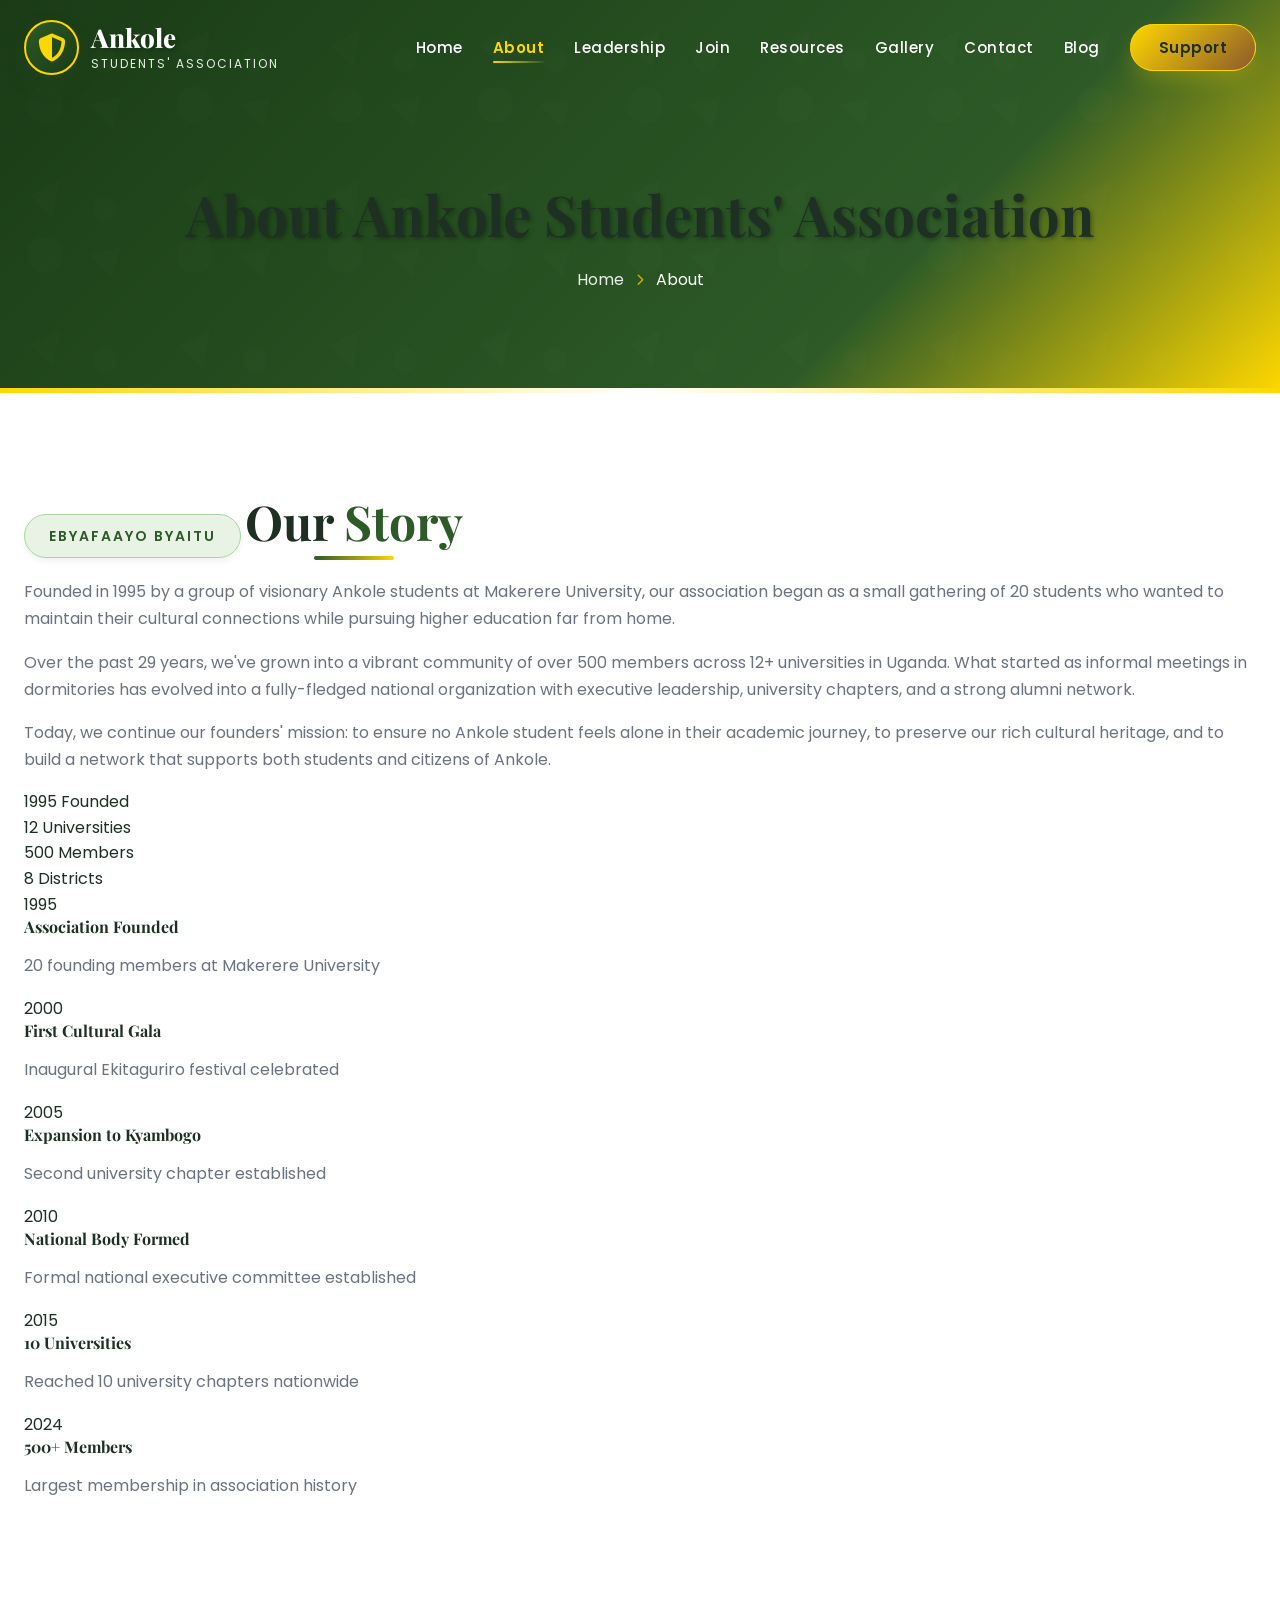
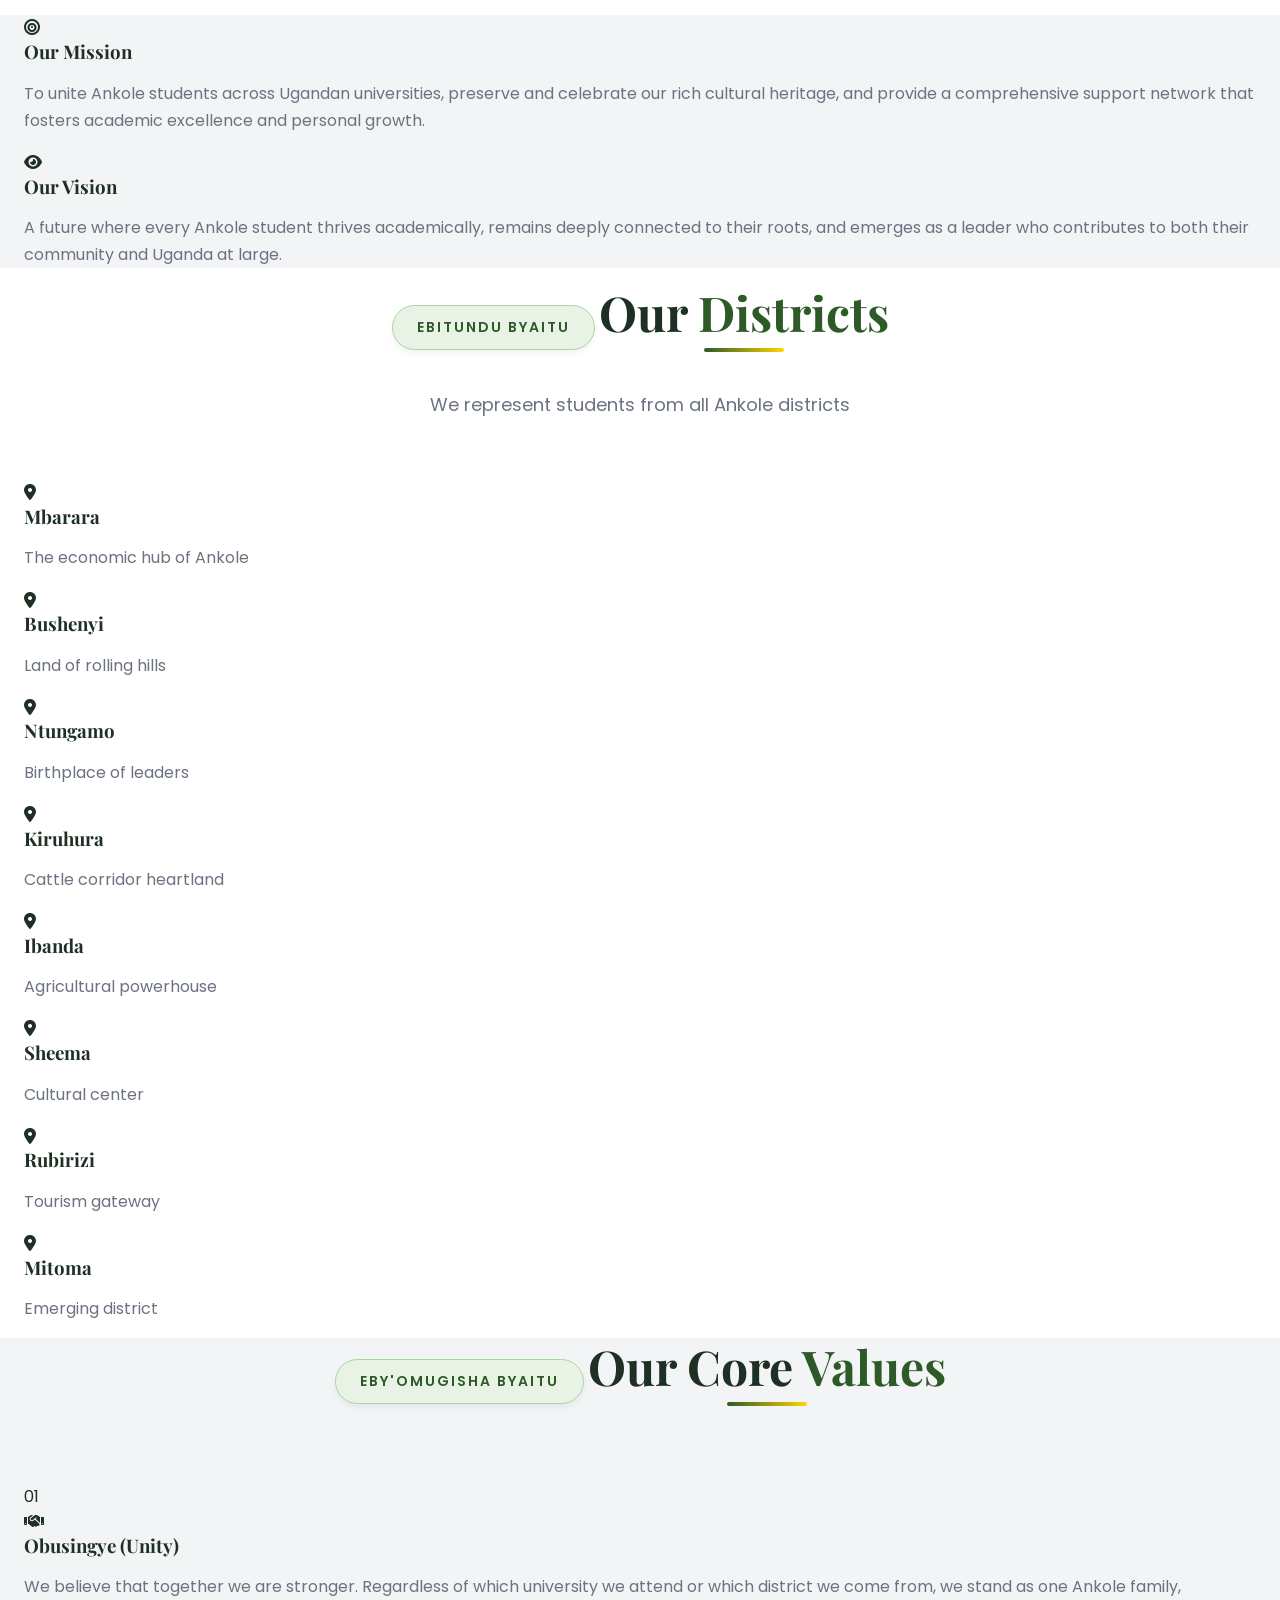
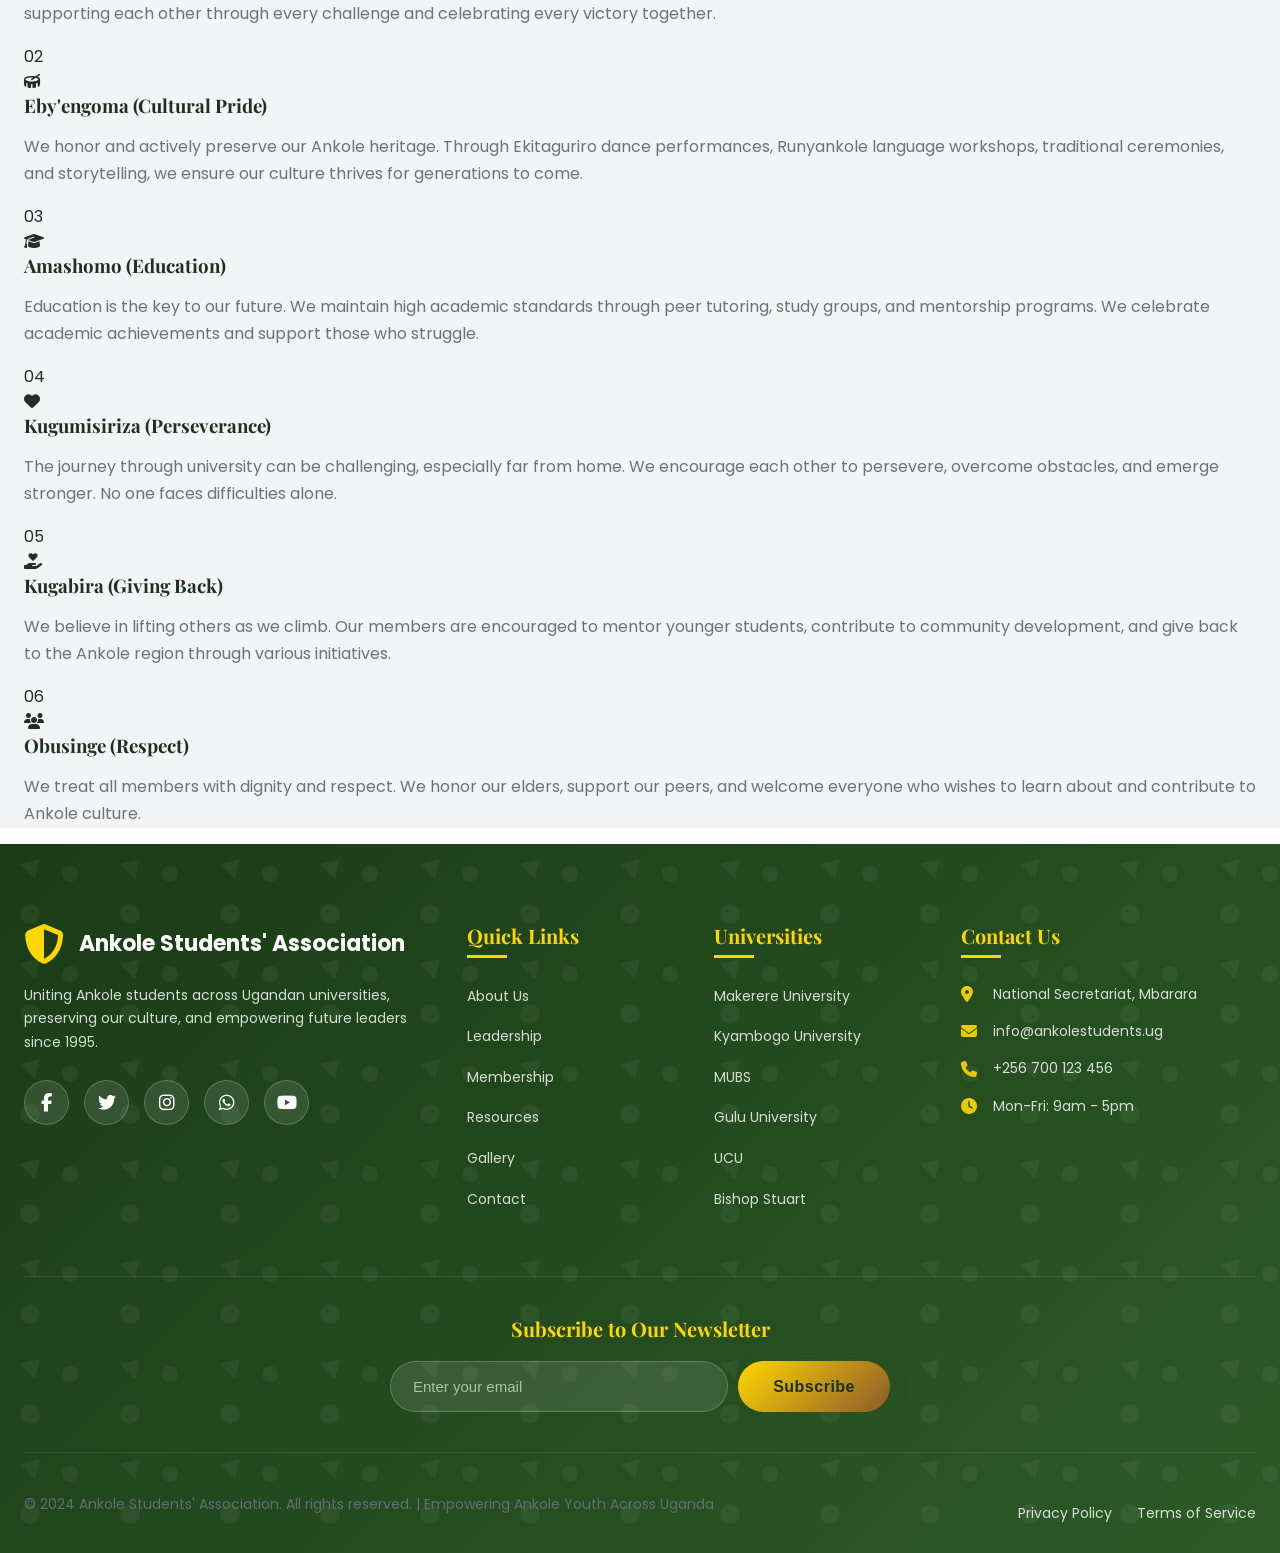
==== about.html @ 810be5ce "innitial files" ====
<!DOCTYPE html>
<html lang="en">

<head>
    <meta charset="UTF-8">
    <meta name="viewport" content="width=device-width, initial-scale=1.0">
    <title>About Us | Ankole Students' Association</title>
    <link rel="stylesheet" href="css/styles.css">
    <link rel="stylesheet" href="https://cdnjs.cloudflare.com/ajax/libs/font-awesome/6.4.0/css/all.min.css">
    <link
        href="https://fonts.googleapis.com/css2?family=Playfair+Display:wght@400;500;600;700;800&family=Poppins:wght@300;400;500;600;700&display=swap"
        rel="stylesheet">
    <link href="https://unpkg.com/aos@2.3.1/dist/aos.css" rel="stylesheet">
</head>

<body>
    <header class="header" id="header">
        <nav class="navbar">
            <div class="container">
                <div class="nav-wrapper">
                    <a href="index.html" class="logo">
                        <div class="logo-icon">
                            <i class="fas fa-shield-alt"></i>
                        </div>
                        <div class="logo-text">
                            <span class="logo-main">Ankole</span>
                            <span class="logo-sub">Students' Association</span>
                        </div>
                    </a>

                    <ul class="nav-menu">
                        <li><a href="index.html">Home</a></li>
                        <li><a href="about.html" class="active">About</a></li>
                        <li><a href="leadership.html">Leadership</a></li>
                        <li><a href="join.html">Join</a></li>
                        <li><a href="resources.html">Resources</a></li>
                        <li><a href="gallery.html">Gallery</a></li>
                        <li><a href="contact.html">Contact</a></li>
                        <li><a href="blog.html">Blog</a></li>
                        <li><a href="donate.html" class="nav-cta">Support</a></li>
                    </ul>

                    <div class="hamburger">
                        <span></span>
                        <span></span>
                        <span></span>
                    </div>
                </div>
            </div>
        </nav>
    </header>

    <section class="page-header">
        <div class="container">
            <h1 data-aos="fade-up" data-aos-duration="800">About Ankole Students' Association</h1>
            <div class="breadcrumb" data-aos="fade-up" data-aos-duration="800" data-aos-delay="200">
                <a href="index.html">Home</a> <i class="fas fa-chevron-right"></i> <span>About</span>
            </div>
        </div>
    </section>

    <section class="our-story section">
        <div class="container">
            <div class="story-grid">
                <div class="story-content" data-aos="fade-right" data-aos-duration="1000">
                    <span class="section-tag">Ebyafaayo Byaitu</span>
                    <h2 class="section-title">Our <span class="text-green">Story</span></h2>
                    <p class="lead">Founded in 1995 by a group of visionary Ankole students at Makerere University, our
                        association began as a small gathering of 20 students who wanted to maintain their cultural
                        connections while pursuing higher education far from home.</p>
                    <p>Over the past 29 years, we've grown into a vibrant community of over 500 members across 12+
                        universities in Uganda. What started as informal meetings in dormitories has evolved into a
                        fully-fledged national organization with executive leadership, university chapters, and a strong
                        alumni network.</p>
                    <p>Today, we continue our founders' mission: to ensure no Ankole student feels alone in their
                        academic journey, to preserve our rich cultural heritage, and to build a network that supports
                        both students and citizens of Ankole.</p>

                    <div class="story-stats">
                        <div class="stat">
                            <span class="stat-number">1995</span>
                            <span class="stat-label">Founded</span>
                        </div>
                        <div class="stat">
                            <span class="stat-number">12+</span>
                            <span class="stat-label">Universities</span>
                        </div>
                        <div class="stat">
                            <span class="stat-number">500+</span>
                            <span class="stat-label">Members</span>
                        </div>
                        <div class="stat">
                            <span class="stat-number">8</span>
                            <span class="stat-label">Districts</span>
                        </div>
                    </div>
                </div>

                <div class="story-timeline" data-aos="fade-left" data-aos-duration="1000">
                    <div class="timeline-item">
                        <div class="timeline-year">1995</div>
                        <div class="timeline-content">
                            <h4>Association Founded</h4>
                            <p>20 founding members at Makerere University</p>
                        </div>
                    </div>
                    <div class="timeline-item">
                        <div class="timeline-year">2000</div>
                        <div class="timeline-content">
                            <h4>First Cultural Gala</h4>
                            <p>Inaugural Ekitaguriro festival celebrated</p>
                        </div>
                    </div>
                    <div class="timeline-item">
                        <div class="timeline-year">2005</div>
                        <div class="timeline-content">
                            <h4>Expansion to Kyambogo</h4>
                            <p>Second university chapter established</p>
                        </div>
                    </div>
                    <div class="timeline-item">
                        <div class="timeline-year">2010</div>
                        <div class="timeline-content">
                            <h4>National Body Formed</h4>
                            <p>Formal national executive committee established</p>
                        </div>
                    </div>
                    <div class="timeline-item">
                        <div class="timeline-year">2015</div>
                        <div class="timeline-content">
                            <h4>10 Universities</h4>
                            <p>Reached 10 university chapters nationwide</p>
                        </div>
                    </div>
                    <div class="timeline-item">
                        <div class="timeline-year">2024</div>
                        <div class="timeline-content">
                            <h4>500+ Members</h4>
                            <p>Largest membership in association history</p>
                        </div>
                    </div>
                </div>
            </div>
        </div>
    </section>

    <section class="mission-vision bg-light">
        <div class="container">
            <div class="mv-grid">
                <div class="mission-card" data-aos="fade-right" data-aos-duration="800">
                    <div class="card-icon">
                        <i class="fas fa-bullseye"></i>
                    </div>
                    <h3>Our Mission</h3>
                    <p>To unite Ankole students across Ugandan universities, preserve and celebrate our rich cultural
                        heritage, and provide a comprehensive support network that fosters academic excellence and
                        personal growth.</p>
                </div>

                <div class="vision-card" data-aos="fade-left" data-aos-duration="800">
                    <div class="card-icon">
                        <i class="fas fa-eye"></i>
                    </div>
                    <h3>Our Vision</h3>
                    <p>A future where every Ankole student thrives academically, remains deeply connected to their
                        roots, and emerges as a leader who contributes to both their community and Uganda at large.</p>
                </div>
            </div>
        </div>
    </section>

    <section class="ankole-districts">
        <div class="container">
            <div class="section-header text-center" data-aos="fade-up" data-aos-duration="800">
                <span class="section-tag">Ebitundu Byaitu</span>
                <h2 class="section-title">Our <span class="text-green">Districts</span></h2>
                <p class="section-description">We represent students from all Ankole districts</p>
            </div>

            <div class="districts-grid" data-aos="fade-up" data-aos-duration="1000">
                <div class="district-card">
                    <i class="fas fa-map-marker-alt"></i>
                    <h3>Mbarara</h3>
                    <p>The economic hub of Ankole</p>
                </div>
                <div class="district-card">
                    <i class="fas fa-map-marker-alt"></i>
                    <h3>Bushenyi</h3>
                    <p>Land of rolling hills</p>
                </div>
                <div class="district-card">
                    <i class="fas fa-map-marker-alt"></i>
                    <h3>Ntungamo</h3>
                    <p>Birthplace of leaders</p>
                </div>
                <div class="district-card">
                    <i class="fas fa-map-marker-alt"></i>
                    <h3>Kiruhura</h3>
                    <p>Cattle corridor heartland</p>
                </div>
                <div class="district-card">
                    <i class="fas fa-map-marker-alt"></i>
                    <h3>Ibanda</h3>
                    <p>Agricultural powerhouse</p>
                </div>
                <div class="district-card">
                    <i class="fas fa-map-marker-alt"></i>
                    <h3>Sheema</h3>
                    <p>Cultural center</p>
                </div>
                <div class="district-card">
                    <i class="fas fa-map-marker-alt"></i>
                    <h3>Rubirizi</h3>
                    <p>Tourism gateway</p>
                </div>
                <div class="district-card">
                    <i class="fas fa-map-marker-alt"></i>
                    <h3>Mitoma</h3>
                    <p>Emerging district</p>
                </div>
            </div>
        </div>
    </section>

    <section class="core-values-detailed bg-light">
        <div class="container">
            <div class="section-header text-center" data-aos="fade-up" data-aos-duration="800">
                <span class="section-tag">Eby'Omugisha Byaitu</span>
                <h2 class="section-title">Our Core <span class="text-green">Values</span></h2>
            </div>

            <div class="values-detailed-grid">
                <div class="value-detailed" data-aos="fade-up" data-aos-duration="800">
                    <div class="value-header">
                        <div class="value-number">01</div>
                        <i class="fas fa-handshake"></i>
                    </div>
                    <h3>Obusingye (Unity)</h3>
                    <p>We believe that together we are stronger. Regardless of which university we attend or which
                        district we come from, we stand as one Ankole family, supporting each other through every
                        challenge and celebrating every victory together.</p>
                </div>

                <div class="value-detailed" data-aos="fade-up" data-aos-duration="800" data-aos-delay="100">
                    <div class="value-header">
                        <div class="value-number">02</div>
                        <i class="fas fa-drum"></i>
                    </div>
                    <h3>Eby'engoma (Cultural Pride)</h3>
                    <p>We honor and actively preserve our Ankole heritage. Through Ekitaguriro dance performances,
                        Runyankole language workshops, traditional ceremonies, and storytelling, we ensure our culture
                        thrives for generations to come.</p>
                </div>

                <div class="value-detailed" data-aos="fade-up" data-aos-duration="800" data-aos-delay="200">
                    <div class="value-header">
                        <div class="value-number">03</div>
                        <i class="fas fa-graduation-cap"></i>
                    </div>
                    <h3>Amashomo (Education)</h3>
                    <p>Education is the key to our future. We maintain high academic standards through peer tutoring,
                        study groups, and mentorship programs. We celebrate academic achievements and support those who
                        struggle.</p>
                </div>

                <div class="value-detailed" data-aos="fade-up" data-aos-duration="800" data-aos-delay="300">
                    <div class="value-header">
                        <div class="value-number">04</div>
                        <i class="fas fa-heart"></i>
                    </div>
                    <h3>Kugumisiriza (Perseverance)</h3>
                    <p>The journey through university can be challenging, especially far from home. We encourage each
                        other to persevere, overcome obstacles, and emerge stronger. No one faces difficulties alone.
                    </p>
                </div>

                <div class="value-detailed" data-aos="fade-up" data-aos-duration="800" data-aos-delay="400">
                    <div class="value-header">
                        <div class="value-number">05</div>
                        <i class="fas fa-hand-holding-heart"></i>
                    </div>
                    <h3>Kugabira (Giving Back)</h3>
                    <p>We believe in lifting others as we climb. Our members are encouraged to mentor younger students,
                        contribute to community development, and give back to the Ankole region through various
                        initiatives.</p>
                </div>

                <div class="value-detailed" data-aos="fade-up" data-aos-duration="800" data-aos-delay="500">
                    <div class="value-header">
                        <div class="value-number">06</div>
                        <i class="fas fa-users"></i>
                    </div>
                    <h3>Obusinge (Respect)</h3>
                    <p>We treat all members with dignity and respect. We honor our elders, support our peers, and
                        welcome everyone who wishes to learn about and contribute to Ankole culture.</p>
                </div>
            </div>
        </div>
    </section>

    <footer class="footer">
        <div class="container">
            <div class="footer-grid">
                <div class="footer-about">
                    <div class="footer-logo">
                        <i class="fas fa-shield-alt"></i>
                        <span>Ankole Students' Association</span>
                    </div>
                    <p>Uniting Ankole students across Ugandan universities, preserving our culture, and empowering
                        future leaders since 1995.</p>
                    <div class="social-links">
                        <a href="#" class="social-link"><i class="fab fa-facebook-f"></i></a>
                        <a href="#" class="social-link"><i class="fab fa-twitter"></i></a>
                        <a href="#" class="social-link"><i class="fab fa-instagram"></i></a>
                        <a href="#" class="social-link"><i class="fab fa-whatsapp"></i></a>
                        <a href="#" class="social-link"><i class="fab fa-youtube"></i></a>
                    </div>
                </div>

                <div class="footer-links">
                    <h4>Quick Links</h4>
                    <ul>
                        <li><a href="about.html">About Us</a></li>
                        <li><a href="leadership.html">Leadership</a></li>
                        <li><a href="join.html">Membership</a></li>
                        <li><a href="resources.html">Resources</a></li>
                        <li><a href="gallery.html">Gallery</a></li>
                        <li><a href="contact.html">Contact</a></li>
                    </ul>
                </div>

                <div class="footer-links">
                    <h4>Universities</h4>
                    <ul>
                        <li><a href="#">Makerere University</a></li>
                        <li><a href="#">Kyambogo University</a></li>
                        <li><a href="#">MUBS</a></li>
                        <li><a href="#">Gulu University</a></li>
                        <li><a href="#">UCU</a></li>
                        <li><a href="#">Bishop Stuart</a></li>
                    </ul>
                </div>

                <div class="footer-contact">
                    <h4>Contact Us</h4>
                    <ul>
                        <li><i class="fas fa-map-marker-alt"></i> National Secretariat, Mbarara</li>
                        <li><i class="fas fa-envelope"></i> info@ankolestudents.ug</li>
                        <li><i class="fas fa-phone"></i> +256 700 123 456</li>
                        <li><i class="fas fa-clock"></i> Mon-Fri: 9am - 5pm</li>
                    </ul>
                </div>
            </div>

            <div class="footer-newsletter">
                <h4>Subscribe to Our Newsletter</h4>
                <form class="newsletter-form">
                    <input type="email" placeholder="Enter your email" required>
                    <button type="submit" class="btn btn-primary">Subscribe</button>
                </form>
            </div>

            <div class="footer-bottom">
                <p>&copy; 2024 Ankole Students' Association. All rights reserved. | Empowering Ankole Youth Across
                    Uganda</p>
                <div class="footer-bottom-links">
                    <a href="#">Privacy Policy</a>
                    <a href="#">Terms of Service</a>
                </div>
            </div>
        </div>
    </footer>

    <a href="#" class="back-to-top" id="backToTop">
        <i class="fas fa-arrow-up"></i>
    </a>

    <script src="https://unpkg.com/aos@2.3.1/dist/aos.js"></script>
    <script src="script.js"></script>
</body>

</html>
---- css/styles.css ----
/* styles.css - Enhanced for Ankole Students' Association */

/* ===== VARIABLES ===== */
:root {
    --primary-green: #2D5A27;
    --primary-dark: #1A3B16;
    --primary-light: #4B7A45;
    --secondary-green: #6A9C5E;
    --accent-green: #A8D5A2;
    --light-green: #E8F3E6;
    --earth-brown: #8B5A2B;
    --earth-light: #D4B48C;
    --gold: #FFD700;
    --cream: #FDF5E6;
    --white: #FFFFFF;
    --off-white: #F9F9F9;
    --dark: #1E2F23;
    --gray: #6B7280;
    --light-gray: #F3F4F6;
    --shadow-sm: 0 4px 6px rgba(0, 0, 0, 0.05);
    --shadow-md: 0 10px 15px -3px rgba(0, 0, 0, 0.1);
    --shadow-lg: 0 20px 25px -5px rgba(0, 0, 0, 0.1), 0 10px 10px -5px rgba(0, 0, 0, 0.04);
    --shadow-green: 0 10px 25px -5px rgba(45, 90, 39, 0.3);
    --shadow-gold: 0 10px 25px -5px rgba(255, 215, 0, 0.3);
    --transition: all 0.3s cubic-bezier(0.4, 0, 0.2, 1);
    --transition-slow: all 0.6s cubic-bezier(0.4, 0, 0.2, 1);
    --border-radius-sm: 8px;
    --border-radius-md: 12px;
    --border-radius-lg: 20px;
    --border-radius-xl: 30px;
    --border-radius-circle: 50%;
}

/* ===== RESET & BASE ===== */
* {
    margin: 0;
    padding: 0;
    box-sizing: border-box;
}

html {
    scroll-behavior: smooth;
    overflow-x: hidden;
}

body {
    font-family: 'Poppins', sans-serif;
    color: var(--dark);
    line-height: 1.6;
    overflow-x: hidden;
    background: var(--white);
}

h1,
h2,
h3,
h4,
h5,
h6 {
    font-family: 'Playfair Display', serif;
    font-weight: 700;
    line-height: 1.2;
    margin-bottom: 1rem;
    color: var(--dark);
}

p {
    margin-bottom: 1rem;
    color: var(--gray);
    line-height: 1.7;
}

a {
    text-decoration: none;
    color: inherit;
    transition: var(--transition);
}

ul {
    list-style: none;
}

img {
    max-width: 100%;
    height: auto;
    display: block;
}

/* ===== CONTAINER ===== */
.container {
    max-width: 1280px;
    margin: 0 auto;
    padding: 0 24px;
}

/* ===== SECTION STYLES ===== */
.section {
    padding: 100px 0;
}

.section-header {
    text-align: center;
    margin-bottom: 60px;
}

.section-tag {
    display: inline-block;
    font-size: 14px;
    font-weight: 600;
    letter-spacing: 2px;
    text-transform: uppercase;
    color: var(--primary-green);
    background: var(--light-green);
    padding: 10px 24px;
    border-radius: 50px;
    margin-bottom: 20px;
    border: 1px solid var(--accent-green);
    box-shadow: var(--shadow-sm);
}

.section-title {
    font-size: clamp(32px, 5vw, 48px);
    margin-bottom: 20px;
    position: relative;
    display: inline-block;
}

.section-title::after {
    content: '';
    position: absolute;
    bottom: -10px;
    left: 50%;
    transform: translateX(-50%);
    width: 80px;
    height: 4px;
    background: linear-gradient(90deg, var(--primary-green), var(--gold));
    border-radius: 2px;
}

.text-green {
    color: var(--primary-green);
}

.text-gold {
    color: var(--gold);
}

.section-description {
    font-size: 18px;
    color: var(--gray);
    max-width: 700px;
    margin: 20px auto 0;
}

.bg-light {
    background: var(--light-gray);
}

.bg-green-light {
    background: var(--light-green);
}

.bg-pattern {
    background-image: radial-gradient(var(--accent-green) 1px, transparent 1px);
    background-size: 30px 30px;
    opacity: 0.1;
}

.text-center {
    text-align: center;
}

/* ===== HEADER & NAVIGATION ===== */
.header {
    position: fixed;
    top: 0;
    left: 0;
    width: 100%;
    z-index: 1000;
    background: transparent;
    transition: var(--transition);
}

.header.scrolled {
    background: rgba(255, 255, 255, 0.95);
    backdrop-filter: blur(10px);
    box-shadow: var(--shadow-md);
}

.navbar {
    padding: 20px 0;
    transition: var(--transition);
}

.header.scrolled .navbar {
    padding: 10px 0;
}

.nav-wrapper {
    display: flex;
    justify-content: space-between;
    align-items: center;
}

.logo {
    display: flex;
    align-items: center;
    gap: 12px;
    position: relative;
    z-index: 2;
}

.logo-icon {
    width: 55px;
    height: 55px;
    background: linear-gradient(135deg, var(--primary-green), var(--primary-dark));
    border-radius: var(--border-radius-circle);
    display: flex;
    align-items: center;
    justify-content: center;
    color: var(--gold);
    font-size: 28px;
    transition: var(--transition);
    box-shadow: var(--shadow-green);
    border: 2px solid var(--gold);
}

.logo:hover .logo-icon {
    transform: rotate(360deg) scale(1.1);
    background: linear-gradient(135deg, var(--gold), var(--earth-brown));
    color: var(--white);
    border-color: var(--white);
}

.logo-text {
    display: flex;
    flex-direction: column;
}

.logo-main {
    font-family: 'Playfair Display', serif;
    font-size: 26px;
    font-weight: 800;
    color: var(--white);
    line-height: 1.2;
    text-shadow: 2px 2px 4px rgba(0, 0, 0, 0.3);
}

.header.scrolled .logo-main {
    color: var(--dark);
    text-shadow: none;
}

.logo-sub {
    font-size: 12px;
    color: rgba(255, 255, 255, 0.9);
    letter-spacing: 2px;
    text-transform: uppercase;
}

.header.scrolled .logo-sub {
    color: var(--primary-green);
}

.nav-menu {
    display: flex;
    align-items: center;
    gap: 30px;
}

.nav-menu a {
    color: var(--white);
    font-weight: 500;
    position: relative;
    padding: 5px 0;
    font-size: 15px;
    letter-spacing: 0.5px;
}

.header.scrolled .nav-menu a {
    color: var(--dark);
}

.nav-menu a::after {
    content: '';
    position: absolute;
    bottom: 0;
    left: 0;
    width: 0;
    height: 2px;
    background: linear-gradient(90deg, var(--gold), var(--primary-green));
    transition: var(--transition);
    border-radius: 2px;
}

.nav-menu a:hover::after,
.nav-menu a.active::after {
    width: 100%;
}

.nav-menu a.active {
    color: var(--gold) !important;
    font-weight: 600;
}

.header.scrolled .nav-menu a.active {
    color: var(--primary-green) !important;
}

.nav-cta {
    background: linear-gradient(135deg, var(--gold), var(--earth-brown));
    color: var(--dark) !important;
    padding: 12px 28px !important;
    border-radius: 50px;
    font-weight: 600 !important;
    box-shadow: var(--shadow-gold);
    border: 1px solid var(--gold);
}

.nav-cta:hover {
    background: linear-gradient(135deg, var(--primary-green), var(--primary-dark));
    color: var(--white) !important;
    transform: translateY(-2px);
    box-shadow: var(--shadow-green);
}

.nav-cta::after {
    display: none;
}

.hamburger {
    display: none;
    flex-direction: column;
    gap: 6px;
    cursor: pointer;
    z-index: 100;
}

.hamburger span {
    width: 30px;
    height: 3px;
    background: var(--white);
    transition: var(--transition);
    border-radius: 3px;
}

.header.scrolled .hamburger span {
    background: var(--dark);
}

.hamburger.active span:nth-child(1) {
    transform: rotate(45deg) translate(8px, 8px);
    background: var(--gold);
}

.hamburger.active span:nth-child(2) {
    opacity: 0;
}

.hamburger.active span:nth-child(3) {
    transform: rotate(-45deg) translate(7px, -7px);
    background: var(--gold);
}

/* ===== BUTTONS ===== */
.btn {
    display: inline-flex;
    align-items: center;
    justify-content: center;
    gap: 12px;
    padding: 14px 36px;
    border-radius: 50px;
    font-weight: 600;
    transition: var(--transition);
    cursor: pointer;
    border: none;
    font-size: 16px;
    position: relative;
    overflow: hidden;
    z-index: 1;
    letter-spacing: 0.5px;
}

.btn::before {
    content: '';
    position: absolute;
    top: 50%;
    left: 50%;
    width: 0;
    height: 0;
    border-radius: var(--border-radius-circle);
    background: rgba(255, 255, 255, 0.2);
    transform: translate(-50%, -50%);
    transition: width 0.6s, height 0.6s;
    z-index: -1;
}

.btn:hover::before {
    width: 300px;
    height: 300px;
}

.btn-primary {
    background: linear-gradient(135deg, var(--primary-green), var(--primary-dark));
    color: var(--white);
    box-shadow: var(--shadow-green);
}

.btn-primary:hover {
    background: linear-gradient(135deg, var(--primary-dark), var(--primary-green));
    transform: translateY(-3px);
    box-shadow: var(--shadow-lg);
}

.btn-gold {
    background: linear-gradient(135deg, var(--gold), var(--earth-brown));
    color: var(--dark);
    box-shadow: var(--shadow-gold);
}

.btn-gold:hover {
    background: linear-gradient(135deg, var(--earth-brown), var(--gold));
    transform: translateY(-3px);
    color: var(--dark);
}

.btn-secondary {
    background: transparent;
    color: var(--primary-green);
    border: 2px solid var(--primary-green);
}

.btn-secondary:hover {
    background: var(--primary-green);
    color: var(--white);
    transform: translateY(-3px);
}

.btn-outline-light {
    background: transparent;
    color: var(--white);
    border: 2px solid rgba(255, 255, 255, 0.3);
}

.btn-outline-light:hover {
    background: var(--white);
    color: var(--primary-green);
    border-color: var(--white);
    transform: translateY(-3px);
}

.btn-outline-dark {
    background: transparent;
    color: var(--dark);
    border: 2px solid var(--primary-green);
}

.btn-outline-dark:hover {
    background: var(--primary-green);
    color: var(--white);
    transform: translateY(-3px);
}

.btn-small {
    padding: 10px 24px;
    font-size: 14px;
}

.btn-large {
    padding: 16px 48px;
    font-size: 18px;
}

.btn-block {
    width: 100%;
}

.btn-link {
    color: var(--primary-green);
    font-weight: 600;
    display: inline-flex;
    align-items: center;
    gap: 8px;
    padding: 5px 0;
    position: relative;
}

.btn-link i {
    transition: var(--transition);
}

.btn-link:hover {
    color: var(--primary-dark);
}

.btn-link:hover i {
    transform: translateX(8px);
}

.btn-glow {
    animation: glow 2s infinite;
}

@keyframes glow {
    0% {
        box-shadow: 0 0 0 0 rgba(45, 90, 39, 0.7);
    }

    50% {
        box-shadow: 0 0 25px 10px rgba(45, 90, 39, 0.3);
    }

    100% {
        box-shadow: 0 0 0 0 rgba(45, 90, 39, 0.7);
    }
}

/* ===== PAGE HEADER ===== */
.page-header {
    background: linear-gradient(135deg, var(--primary-dark) 0%, var(--primary-green) 70%, var(--gold) 100%);
    color: var(--white);
    padding: 180px 0 100px;
    text-align: center;
    position: relative;
    overflow: hidden;
}

.page-header::before {
    content: '';
    position: absolute;
    top: 0;
    left: 0;
    width: 100%;
    height: 100%;
    background: url('data:image/svg+xml,<svg xmlns="http://www.w3.org/2000/svg" viewBox="0 0 100 100" opacity="0.1"><path d="M20,30 L40,20 L35,45 Z" fill="white"/><circle cx="70" cy="40" r="8" fill="white"/><circle cx="30" cy="70" r="12" fill="white"/><path d="M60,70 L80,65 L75,85 Z" fill="white"/></svg>');
    background-size: 150px;
    opacity: 0.1;
    animation: float 20s linear infinite;
}

.page-header::after {
    content: '';
    position: absolute;
    bottom: 0;
    left: 0;
    width: 100%;
    height: 5px;
    background: linear-gradient(90deg, var(--gold), var(--white), var(--gold));
}

.page-header h1 {
    font-size: 56px;
    margin-bottom: 20px;
    position: relative;
    z-index: 1;
    text-shadow: 2px 2px 4px rgba(0, 0, 0, 0.3);
    animation: fadeInDown 1s ease;
}

.breadcrumb {
    display: flex;
    align-items: center;
    justify-content: center;
    gap: 12px;
    font-size: 16px;
    position: relative;
    z-index: 1;
    animation: fadeInUp 1s ease;
}

.breadcrumb a {
    opacity: 0.9;
    transition: var(--transition);
    color: var(--white);
}

.breadcrumb a:hover {
    opacity: 1;
    text-decoration: underline;
    color: var(--gold);
}

.breadcrumb i {
    font-size: 12px;
    opacity: 0.7;
    color: var(--gold);
}

/* ===== HERO SECTION ===== */
.hero {
    position: relative;
    height: 100vh;
    min-height: 700px;
    overflow: hidden;
}

.hero-slider {
    position: absolute;
    top: 0;
    left: 0;
    width: 100%;
    height: 100%;
}

.slide {
    position: absolute;
    top: 0;
    left: 0;
    width: 100%;
    height: 100%;
    background-size: cover;
    background-position: center;
    opacity: 0;
    transform: scale(1.1);
    transition: opacity 1.5s ease, transform 7s ease;
}

.slide.active {
    opacity: 1;
    transform: scale(1);
}

.hero-overlay {
    position: absolute;
    top: 0;
    left: 0;
    width: 100%;
    height: 100%;
    background: linear-gradient(135deg, rgba(26, 59, 22, 0.9) 0%, rgba(45, 90, 39, 0.8) 50%, rgba(139, 90, 43, 0.7) 100%);
    z-index: 1;
}

.hero-content {
    position: relative;
    z-index: 2;
    height: 100%;
    display: flex;
    flex-direction: column;
    justify-content: center;
    align-items: center;
    text-align: center;
    color: var(--white);
    padding-top: 80px;
}

.hero-badge {
    display: inline-flex;
    align-items: center;
    gap: 10px;
    background: rgba(255, 215, 0, 0.15);
    backdrop-filter: blur(10px);
    padding: 12px 28px;
    border-radius: 50px;
    margin-bottom: 30px;
    font-size: 16px;
    border: 1px solid var(--gold);
    color: var(--gold);
    font-weight: 500;
    animation: fadeInUp 1s ease;
}

.hero-badge i {
    color: var(--gold);
    font-size: 18px;
}

.hero-title {
    font-size: clamp(40px, 8vw, 80px);
    font-weight: 800;
    margin-bottom: 20px;
    line-height: 1.1;
    text-shadow: 3px 3px 6px rgba(0, 0, 0, 0.3);
    animation: fadeInUp 1s ease 0.2s both;
}

.hero-title .highlight {
    color: var(--gold);
    position: relative;
    display: inline-block;
}

.hero-title .highlight::after {
    content: '';
    position: absolute;
    bottom: 10px;
    left: 0;
    width: 100%;
    height: 20px;
    background: rgba(255, 215, 0, 0.3);
    z-index: -1;
    border-radius: 10px;
}

.hero-text {
    font-size: 20px;
    max-width: 700px;
    margin-bottom: 40px;
    opacity: 0.95;
    animation: fadeInUp 1s ease 0.4s both;
    text-shadow: 1px 1px 2px rgba(0, 0, 0, 0.3);
}

.hero-buttons {
    display: flex;
    gap: 20px;
    flex-wrap: wrap;
    justify-content: center;
    animation: fadeInUp 1s ease 0.6s both;
}

.hero-controls {
    position: absolute;
    bottom: 40px;
    right: 40px;
    z-index: 3;
    display: flex;
    gap: 12px;
}

.hero-controls button {
    width: 55px;
    height: 55px;
    border-radius: var(--border-radius-circle);
    border: none;
    background: rgba(255, 255, 255, 0.15);
    backdrop-filter: blur(10px);
    color: var(--white);
    font-size: 22px;
    cursor: pointer;
    transition: var(--transition);
    border: 1px solid rgba(255, 255, 255, 0.2);
}

.hero-controls button:hover {
    background: var(--gold);
    color: var(--dark);
    transform: scale(1.1);
    border-color: var(--gold);
}

.hero-scroll {
    position: absolute;
    bottom: 40px;
    left: 50%;
    transform: translateX(-50%);
    z-index: 3;
}

.scroll-down {
    display: flex;
    flex-direction: column;
    align-items: center;
    gap: 8px;
    color: var(--white);
    font-size: 14px;
    letter-spacing: 2px;
    text-transform: uppercase;
}

.scroll-down i {
    animation: bounce 2s infinite;
    font-size: 20px;
    color: var(--gold);
}

@keyframes bounce {

    0%,
    20%,
    50%,
    80%,
    100% {
        transform: translateY(0);
    }

    40% {
        transform: translateY(-15px);
    }

    60% {
        transform: translateY(-8px);
    }
}

@keyframes fadeInDown {
    from {
        opacity: 0;
        transform: translateY(-30px);
    }

    to {
        opacity: 1;
        transform: translateY(0);
    }
}

@keyframes fadeInUp {
    from {
        opacity: 0;
        transform: translateY(30px);
    }

    to {
        opacity: 1;
        transform: translateY(0);
    }
}

/* ===== FEATURES SECTION ===== */
.features {
    margin-top: -50px;
    position: relative;
    z-index: 10;
    padding-bottom: 50px;
}

.features-grid {
    display: grid;
    grid-template-columns: repeat(4, 1fr);
    gap: 30px;
}

.feature-card {
    background: var(--white);
    padding: 45px 30px;
    border-radius: var(--border-radius-lg);
    text-align: center;
    box-shadow: var(--shadow-lg);
    transition: var(--transition);
    position: relative;
    overflow: hidden;
    border: 1px solid var(--light-green);
}

.feature-card::before {
    content: '';
    position: absolute;
    top: 0;
    left: 0;
    width: 100%;
    height: 5px;
    background: linear-gradient(90deg, var(--primary-green), var(--gold), var(--primary-green));
    transform: translateX(-100%);
    transition: var(--transition);
}

.feature-card:hover::before {
    transform: translateX(0);
}

.feature-card:hover {
    transform: translateY(-15px);
    box-shadow: var(--shadow-green);
    border-color: var(--gold);
}

.feature-icon-wrapper {
    position: relative;
    width: 90px;
    height: 90px;
    margin: 0 auto 25px;
}

.feature-icon {
    position: relative;
    z-index: 2;
    font-size: 42px;
    color: var(--primary-green);
}

.feature-icon-bg {
    position: absolute;
    top: 50%;
    left: 50%;
    transform: translate(-50%, -50%);
    width: 70px;
    height: 70px;
    background: var(--light-green);
    border-radius: var(--border-radius-circle);
    z-index: 1;
    transition: var(--transition);
}

.feature-card:hover .feature-icon-bg {
    width: 90px;
    height: 90px;
    background: linear-gradient(135deg, var(--primary-green), var(--gold));
}

.feature-card:hover .feature-icon {
    color: var(--white);
}

.feature-card h3 {
    font-size: 24px;
    margin-bottom: 10px;
}

.feature-card p {
    color: var(--gray);
    margin-bottom: 15px;
    font-size: 14px;
}

/* ===== ABOUT PREVIEW ===== */
.about-preview {
    background: var(--white);
    padding: 100px 0;
}

.about-grid {
    display: grid;
    grid-template-columns: 1fr 1fr;
    gap: 60px;
    align-items: center;
}

.about-content {
    padding-right: 30px;
}

.about-text {
    font-size: 16px;
    color: var(--gray);
    margin: 30px 0;
    line-height: 1.8;
}

.about-features {
    display: grid;
    grid-template-columns: repeat(2, 1fr);
    gap: 20px;
    margin-bottom: 40px;
}

.about-feature {
    display: flex;
    align-items: center;
    gap: 12px;
    font-size: 15px;
    padding: 8px 15px;
    background: var(--light-green);
    border-radius: 50px;
    transition: var(--transition);
}

.about-feature:hover {
    background: var(--primary-green);
    color: var(--white);
    transform: translateX(5px);
}

.about-feature:hover i {
    color: var(--gold);
}

.about-feature i {
    color: var(--primary-green);
    font-size: 18px;
    transition: var(--transition);
}

.about-stats {
    display: flex;
    gap: 30px;
    margin-bottom: 40px;
}

.about-stats .stat-item {
    text-align: center;
    padding: 15px 25px;
    background: var(--light-green);
    border-radius: var(--border-radius-md);
    transition: var(--transition);
}

.about-stats .stat-item:hover {
    background: var(--primary-green);
    transform: translateY(-5px);
}

.about-stats .stat-item:hover .stat-number,
.about-stats .stat-item:hover .stat-label {
    color: var(--white);
}

.about-stats .stat-number {
    display: block;
    font-size: 32px;
    font-weight: 700;
    color: var(--primary-green);
    transition: var(--transition);
}

.about-stats .stat-label {
    font-size: 14px;
    color: var(--gray);
    transition: var(--transition);
}

.about-image {
    position: relative;
}

.image-grid {
    display: grid;
    grid-template-columns: repeat(2, 1fr);
    gap: 20px;
}

.grid-img {
    width: 100%;
    height: 200px;
    object-fit: cover;
    border-radius: var(--border-radius-lg);
    transition: var(--transition-slow);
    cursor: pointer;
    box-shadow: var(--shadow-md);
}

.grid-img:hover {
    transform: scale(1.05);
    box-shadow: var(--shadow-lg);
    border: 3px solid var(--gold);
}

.img1 {
    grid-column: span 2;
    height: 250px;
}

.experience-badge {
    position: absolute;
    bottom: 30px;
    right: -30px;
    background: linear-gradient(135deg, var(--gold), var(--earth-brown));
    color: var(--dark);
    padding: 30px;
    border-radius: var(--border-radius-circle);
    width: 150px;
    height: 150px;
    display: flex;
    flex-direction: column;
    align-items: center;
    justify-content: center;
    text-align: center;
    box-shadow: var(--shadow-lg);
    animation: float 4s ease-in-out infinite;
    border: 3px solid var(--white);
}

.experience-badge .years {
    font-size: 42px;
    font-weight: 800;
    line-height: 1;
    color: var(--dark);
}

.experience-badge span:last-child {
    font-size: 14px;
    font-weight: 600;
}

/* ===== VALUES SECTION ===== */
.values {
    background: var(--light-gray);
    padding: 100px 0;
}

.values-grid {
    display: grid;
    grid-template-columns: repeat(4, 1fr);
    gap: 30px;
}

.value-card {
    background: var(--white);
    padding: 50px 30px;
    border-radius: var(--border-radius-lg);
    text-align: center;
    transition: var(--transition);
    position: relative;
    overflow: hidden;
    border: 1px solid var(--light-green);
}

.value-card::before {
    content: '';
    position: absolute;
    bottom: 0;
    left: 0;
    width: 100%;
    height: 0;
    background: linear-gradient(to top, var(--primary-green), transparent);
    opacity: 0.1;
    transition: var(--transition);
}

.value-card:hover::before {
    height: 100%;
}

.value-card:hover {
    transform: translateY(-15px);
    box-shadow: var(--shadow-green);
    border-color: var(--gold);
}

.value-icon-wrapper {
    width: 90px;
    height: 90px;
    background: var(--light-green);
    border-radius: var(--border-radius-circle);
    display: flex;
    align-items: center;
    justify-content: center;
    margin: 0 auto 25px;
    transition: var(--transition);
    border: 2px solid var(--primary-green);
}

.value-card:hover .value-icon-wrapper {
    background: linear-gradient(135deg, var(--primary-green), var(--gold));
    transform: rotateY(360deg);
    border-color: var(--white);
}

.value-icon-wrapper i {
    font-size: 38px;
    color: var(--primary-green);
    transition: var(--transition);
}

.value-card:hover .value-icon-wrapper i {
    color: var(--white);
}

.value-card h3 {
    font-size: 22px;
    margin-bottom: 15px;
}

.value-card p {
    color: var(--gray);
    font-size: 14px;
    line-height: 1.7;
}

/* ===== LEADERSHIP HIERARCHY ===== */
.leadership-preview {
    background: var(--white);
    padding: 100px 0;
}

.hierarchy-chart {
    max-width: 1000px;
    margin: 0 auto 50px;
    position: relative;
    padding: 40px 0;
}

.hierarchy-chart::before {
    content: '';
    position: absolute;
    top: 0;
    left: 50%;
    transform: translateX(-50%);
    width: 2px;
    height: 100%;
    background: linear-gradient(to bottom, var(--gold), var(--primary-green), var(--gold));
    opacity: 0.3;
}

.hierarchy-level {
    display: flex;
    justify-content: center;
    gap: 40px;
    margin-bottom: 40px;
    position: relative;
}

.hierarchy-level::before {
    content: '';
    position: absolute;
    top: -20px;
    left: 50%;
    transform: translateX(-50%);
    width: 10px;
    height: 10px;
    background: var(--gold);
    border-radius: var(--border-radius-circle);
}

.president-level {
    margin-bottom: 50px;
}

.vp-level {
    margin-bottom: 50px;
}

.secretariat-level {
    margin-bottom: 50px;
}

.leader-card {
    background: var(--white);
    padding: 25px;
    border-radius: var(--border-radius-lg);
    text-align: center;
    box-shadow: var(--shadow-md);
    transition: var(--transition);
    border: 2px solid var(--light-green);
    min-width: 200px;
    position: relative;
    z-index: 2;
}

.leader-card:hover {
    transform: translateY(-10px);
    box-shadow: var(--shadow-green);
    border-color: var(--gold);
}

.leader-card img {
    width: 120px;
    height: 120px;
    border-radius: var(--border-radius-circle);
    margin: 0 auto 15px;
    border: 3px solid var(--primary-green);
    transition: var(--transition);
}

.leader-card:hover img {
    border-color: var(--gold);
    transform: scale(1.05);
}

.leader-card h4 {
    font-size: 18px;
    margin-bottom: 5px;
}

.leader-card p {
    color: var(--primary-green);
    font-weight: 600;
    margin-bottom: 5px;
}

.leader-card span {
    font-size: 13px;
    color: var(--gray);
}

.cabinet-level {
    display: grid;
    grid-template-columns: repeat(4, 1fr);
    gap: 20px;
    margin-top: 30px;
}

/* ===== UNIVERSITY CHAPTERS ===== */
.university-chapters {
    background: var(--light-gray);
    padding: 100px 0;
}

.chapters-grid {
    display: grid;
    grid-template-columns: repeat(4, 1fr);
    gap: 25px;
}

.chapter-card {
    background: var(--white);
    padding: 35px 25px;
    border-radius: var(--border-radius-lg);
    text-align: center;
    transition: var(--transition);
    border: 1px solid var(--light-green);
    position: relative;
    overflow: hidden;
}

.chapter-card::before {
    content: '';
    position: absolute;
    top: 0;
    left: 0;
    width: 5px;
    height: 0;
    background: linear-gradient(to bottom, var(--gold), var(--primary-green));
    transition: var(--transition);
}

.chapter-card:hover::before {
    height: 100%;
}

.chapter-card:hover {
    transform: translateY(-10px);
    box-shadow: var(--shadow-green);
    border-color: var(--gold);
}

.chapter-card i {
    font-size: 45px;
    color: var(--primary-green);
    margin-bottom: 20px;
    transition: var(--transition);
}

.chapter-card:hover i {
    color: var(--gold);
    transform: scale(1.1);
}

.chapter-card h3 {
    font-size: 20px;
    margin-bottom: 10px;
}

.chapter-card p {
    color: var(--gray);
    margin-bottom: 20px;
    font-size: 14px;
}

/* ===== TESTIMONIALS SECTION ===== */
.testimonials {
    background: var(--white);
    padding: 100px 0;
}

.testimonials-slider {
    max-width: 800px;
    margin: 0 auto;
    position: relative;
}

.testimonial-card {
    display: none;
    animation: fadeIn 0.5s ease;
}

.testimonial-card.active {
    display: block;
}

@keyframes fadeIn {
    from {
        opacity: 0;
        transform: translateY(20px);
    }

    to {
        opacity: 1;
        transform: translateY(0);
    }
}

.testimonial-content {
    background: var(--white);
    padding: 50px;
    border-radius: var(--border-radius-lg);
    box-shadow: var(--shadow-lg);
    position: relative;
    border: 2px solid var(--light-green);
}

.testimonial-content::before {
    content: '';
    position: absolute;
    top: 20px;
    left: 20px;
    width: 50px;
    height: 50px;
    background: var(--light-green);
    border-radius: var(--border-radius-circle);
    opacity: 0.3;
}

.quote-icon {
    position: absolute;
    top: 30px;
    right: 30px;
    font-size: 80px;
    color: var(--light-green);
    opacity: 0.3;
    z-index: 1;
}

.testimonial-content p {
    font-size: 18px;
    line-height: 1.8;
    color: var(--dark);
    margin-bottom: 30px;
    position: relative;
    z-index: 2;
    font-style: italic;
}

.testimonial-author {
    display: flex;
    align-items: center;
    gap: 20px;
    position: relative;
    z-index: 2;
}

.testimonial-author img {
    width: 70px;
    height: 70px;
    border-radius: var(--border-radius-circle);
    object-fit: cover;
    border: 3px solid var(--gold);
}

.author-info h4 {
    font-size: 18px;
    margin-bottom: 5px;
}

.author-info p {
    font-size: 14px;
    color: var(--gray);
    margin: 0;
}

.slider-controls {
    display: flex;
    align-items: center;
    justify-content: center;
    gap: 30px;
    margin-top: 40px;
}

.slider-controls button {
    width: 55px;
    height: 55px;
    border-radius: var(--border-radius-circle);
    border: none;
    background: var(--white);
    color: var(--primary-green);
    font-size: 20px;
    cursor: pointer;
    transition: var(--transition);
    box-shadow: var(--shadow-md);
    border: 2px solid var(--light-green);
}

.slider-controls button:hover {
    background: linear-gradient(135deg, var(--primary-green), var(--gold));
    color: var(--white);
    transform: scale(1.1);
    border-color: var(--gold);
}

.slider-dots {
    display: flex;
    gap: 10px;
}

.dot {
    width: 12px;
    height: 12px;
    border-radius: var(--border-radius-circle);
    background: var(--light-gray);
    cursor: pointer;
    transition: var(--transition);
    border: 1px solid var(--gray);
}

.dot.active {
    background: linear-gradient(135deg, var(--primary-green), var(--gold));
    transform: scale(1.3);
    border-color: var(--gold);
}

/* ===== JOIN CTA SECTION ===== */
.join-cta {
    background: linear-gradient(135deg, var(--primary-dark) 0%, var(--primary-green) 50%, var(--earth-brown) 100%);
    color: var(--white);
    padding: 100px 0;
    position: relative;
    overflow: hidden;
}

.join-cta::before {
    content: '';
    position: absolute;
    top: 0;
    left: 0;
    width: 100%;
    height: 100%;
    background: url('data:image/svg+xml,<svg xmlns="http://www.w3.org/2000/svg" viewBox="0 0 100 100" opacity="0.1"><path d="M20,20 L40,15 L35,35 Z" fill="white"/><circle cx="70" cy="30" r="8" fill="white"/><circle cx="30" cy="70" r="10" fill="white"/></svg>');
    background-size: 100px;
    animation: float 30s linear infinite;
}

.cta-wrapper {
    text-align: center;
    max-width: 800px;
    margin: 0 auto;
    position: relative;
    z-index: 2;
}

.cta-content h2 {
    font-size: clamp(36px, 5vw, 56px);
    margin-bottom: 20px;
    color: var(--white);
    text-shadow: 2px 2px 4px rgba(0, 0, 0, 0.3);
}

.cta-content p {
    font-size: 20px;
    opacity: 0.95;
    margin-bottom: 40px;
    color: rgba(255, 255, 255, 0.9);
}

.cta-buttons {
    display: flex;
    gap: 20px;
    justify-content: center;
    flex-wrap: wrap;
}

/* ===== LATEST NEWS SECTION ===== */
.latest-news {
    background: var(--white);
    padding: 100px 0;
}

.news-grid {
    display: grid;
    grid-template-columns: repeat(3, 1fr);
    gap: 30px;
    margin-bottom: 50px;
}

.news-card {
    background: var(--white);
    border-radius: var(--border-radius-lg);
    overflow: hidden;
    box-shadow: var(--shadow-md);
    transition: var(--transition);
    border: 1px solid var(--light-green);
}

.news-card:hover {
    transform: translateY(-15px);
    box-shadow: var(--shadow-green);
    border-color: var(--gold);
}

.news-image {
    position: relative;
    height: 250px;
    overflow: hidden;
}

.news-image img {
    width: 100%;
    height: 100%;
    object-fit: cover;
    transition: var(--transition-slow);
    cursor: pointer;
}

.news-card:hover .news-image img {
    transform: scale(1.1);
}

.news-date {
    position: absolute;
    top: 20px;
    left: 20px;
    background: linear-gradient(135deg, var(--gold), var(--earth-brown));
    color: var(--dark);
    padding: 15px 20px;
    border-radius: var(--border-radius-md);
    text-align: center;
    line-height: 1.2;
    z-index: 2;
    box-shadow: var(--shadow-md);
    border: 2px solid var(--white);
}

.news-date .day {
    font-size: 28px;
    font-weight: 800;
    display: block;
}

.news-date .month {
    font-size: 14px;
    text-transform: uppercase;
    font-weight: 600;
}

.news-content {
    padding: 30px;
}

.news-content h3 {
    font-size: 20px;
    margin-bottom: 15px;
    line-height: 1.4;
    color: var(--dark);
    transition: var(--transition);
}

.news-card:hover .news-content h3 {
    color: var(--primary-green);
}

.news-content p {
    color: var(--gray);
    margin-bottom: 20px;
    font-size: 14px;
}

/* ===== LEADERSHIP PAGE SPECIFIC ===== */
.leadership-structure {
    padding: 100px 0;
}

.top-leader {
    margin-bottom: 60px;
}

.leader-spotlight {
    display: grid;
    grid-template-columns: 300px 1fr;
    gap: 50px;
    align-items: center;
    background: var(--white);
    padding: 40px;
    border-radius: var(--border-radius-lg);
    box-shadow: var(--shadow-lg);
    border: 1px solid var(--light-green);
    transition: var(--transition);
}

.leader-spotlight:hover {
    transform: translateY(-5px);
    box-shadow: var(--shadow-green);
    border-color: var(--gold);
}

.leader-spotlight.reverse {
    grid-template-columns: 1fr 300px;
}

.leader-spotlight.reverse .leader-image-large {
    order: 2;
}

.leader-spotlight.reverse .leader-bio {
    order: 1;
}

.leader-image-large {
    position: relative;
    width: 300px;
    height: 300px;
    border-radius: var(--border-radius-circle);
    overflow: hidden;
    border: 5px solid var(--gold);
    box-shadow: var(--shadow-lg);
}

.leader-image-large img {
    width: 100%;
    height: 100%;
    object-fit: cover;
    transition: var(--transition-slow);
}

.leader-spotlight:hover .leader-image-large img {
    transform: scale(1.1);
}

.leader-badge {
    position: absolute;
    bottom: 20px;
    right: 20px;
    background: linear-gradient(135deg, var(--gold), var(--earth-brown));
    color: var(--dark);
    padding: 10px 20px;
    border-radius: 50px;
    font-weight: 600;
    font-size: 14px;
    box-shadow: var(--shadow-md);
    border: 2px solid var(--white);
}

.leader-bio h2 {
    font-size: 36px;
    margin-bottom: 10px;
}

.leader-title {
    font-size: 18px;
    color: var(--gold);
    font-weight: 600;
    margin-bottom: 10px;
}

.leader-university {
    display: flex;
    align-items: center;
    gap: 10px;
    color: var(--primary-green);
    margin-bottom: 20px;
    font-size: 16px;
}

.leader-quote {
    font-style: italic;
    color: var(--gray);
    margin-bottom: 20px;
    padding: 20px;
    background: var(--light-green);
    border-radius: var(--border-radius-md);
    position: relative;
}

.leader-quote::before {
    content: '"';
    position: absolute;
    top: -10px;
    left: 20px;
    font-size: 60px;
    color: var(--gold);
    opacity: 0.3;
}

.leader-contacts {
    display: flex;
    gap: 20px;
}

.leader-contacts a {
    display: flex;
    align-items: center;
    gap: 8px;
    color: var(--gray);
    transition: var(--transition);
}

.leader-contacts a:hover {
    color: var(--primary-green);
}

.secretariat-row {
    margin: 60px 0;
}

.row-title {
    font-size: 28px;
    margin-bottom: 30px;
    position: relative;
    display: inline-block;
}

.row-title::after {
    content: '';
    position: absolute;
    bottom: -10px;
    left: 0;
    width: 60px;
    height: 3px;
    background: linear-gradient(90deg, var(--gold), var(--primary-green));
}

.secretariat-grid {
    display: grid;
    grid-template-columns: repeat(3, 1fr);
    gap: 30px;
}

.leader-card-large {
    background: var(--white);
    padding: 30px;
    border-radius: var(--border-radius-lg);
    text-align: center;
    box-shadow: var(--shadow-md);
    transition: var(--transition);
    border: 1px solid var(--light-green);
}

.leader-card-large:hover {
    transform: translateY(-10px);
    box-shadow: var(--shadow-green);
    border-color: var(--gold);
}

.leader-card-large img {
    width: 150px;
    height: 150px;
    border-radius: var(--border-radius-circle);
    margin: 0 auto 20px;
    border: 4px solid var(--primary-green);
    transition: var(--transition);
}

.leader-card-large:hover img {
    border-color: var(--gold);
    transform: scale(1.05);
}

.leader-card-large h4 {
    font-size: 20px;
    margin-bottom: 5px;
}

.leader-role {
    color: var(--gold);
    font-weight: 600;
    margin-bottom: 5px;
}

.leader-school {
    color: var(--gray);
    font-size: 14px;
    margin-bottom: 15px;
}

.leader-social {
    display: flex;
    justify-content: center;
    gap: 15px;
}

.leader-social a {
    width: 35px;
    height: 35px;
    background: var(--light-green);
    border-radius: var(--border-radius-circle);
    display: flex;
    align-items: center;
    justify-content: center;
    color: var(--primary-green);
    transition: var(--transition);
}

.leader-social a:hover {
    background: var(--primary-green);
    color: var(--white);
    transform: translateY(-3px);
}

.cabinet-section {
    margin: 60px 0;
}

.cabinet-grid {
    display: grid;
    grid-template-columns: repeat(4, 1fr);
    gap: 25px;
}

.cabinet-card {
    background: var(--white);
    padding: 25px;
    border-radius: var(--border-radius-lg);
    text-align: center;
    box-shadow: var(--shadow-sm);
    transition: var(--transition);
    border: 1px solid var(--light-green);
}

.cabinet-card:hover {
    transform: translateY(-8px);
    box-shadow: var(--shadow-md);
    border-color: var(--gold);
}

.cabinet-card img {
    width: 100px;
    height: 100px;
    border-radius: var(--border-radius-circle);
    margin: 0 auto 15px;
    border: 3px solid var(--light-green);
    transition: var(--transition);
}

.cabinet-card:hover img {
    border-color: var(--gold);
}

.cabinet-card h4 {
    font-size: 16px;
    margin-bottom: 5px;
}

.cabinet-card p {
    color: var(--primary-green);
    font-weight: 600;
    font-size: 13px;
    margin-bottom: 5px;
}

.cabinet-card span {
    font-size: 12px;
    color: var(--gray);
    display: block;
    margin-bottom: 10px;
}

.cabinet-desc {
    font-size: 12px;
    color: var(--gray);
    line-height: 1.5;
}

/* ===== UNIVERSITY REPS ===== */
.university-reps {
    padding: 100px 0;
    background: var(--light-gray);
}

.reps-grid {
    display: grid;
    grid-template-columns: repeat(3, 1fr);
    gap: 30px;
}

.uni-rep-card {
    background: var(--white);
    padding: 30px;
    border-radius: var(--border-radius-lg);
    box-shadow: var(--shadow-md);
    transition: var(--transition);
    border: 1px solid var(--light-green);
}

.uni-rep-card:hover {
    transform: translateY(-10px);
    box-shadow: var(--shadow-green);
    border-color: var(--gold);
}

.uni-rep-card h3 {
    font-size: 20px;
    margin-bottom: 20px;
    padding-bottom: 10px;
    border-bottom: 2px solid var(--light-green);
    color: var(--primary-green);
}

.rep-details {
    display: flex;
    gap: 20px;
    margin-bottom: 20px;
}

.rep-details img {
    width: 80px;
    height: 80px;
    border-radius: var(--border-radius-circle);
    border: 3px solid var(--light-green);
}

.rep-details h4 {
    font-size: 16px;
    margin-bottom: 5px;
}

.rep-details p {
    font-size: 13px;
    margin-bottom: 5px;
    display: flex;
    align-items: center;
    gap: 5px;
}

.rep-details i {
    color: var(--primary-green);
    width: 16px;
}

.rep-assistants {
    padding: 15px;
    background: var(--light-green);
    border-radius: var(--border-radius-md);
}

.rep-assistants p {
    font-size: 13px;
    margin-bottom: 5px;
}

.rep-assistants p:last-child {
    margin-bottom: 0;
}

/* ===== ADVISORY COUNCIL ===== */
.advisory-council {
    padding: 100px 0;
}

.elders-grid {
    display: grid;
    grid-template-columns: repeat(3, 1fr);
    gap: 40px;
    max-width: 900px;
    margin: 0 auto;
}

.elder-card {
    background: var(--white);
    padding: 40px 30px;
    border-radius: var(--border-radius-lg);
    text-align: center;
    box-shadow: var(--shadow-md);
    transition: var(--transition);
    border: 2px solid var(--light-green);
}

.elder-card:hover {
    transform: translateY(-10px);
    box-shadow: var(--shadow-lg);
    border-color: var(--gold);
}

.elder-card img {
    width: 150px;
    height: 150px;
    border-radius: var(--border-radius-circle);
    margin: 0 auto 20px;
    border: 4px solid var(--gold);
    filter: grayscale(20%);
    transition: var(--transition);
}

.elder-card:hover img {
    filter: grayscale(0);
    transform: scale(1.05);
}

.elder-card h4 {
    font-size: 20px;
    margin-bottom: 5px;
}

.elder-card p {
    color: var(--primary-green);
    font-weight: 600;
    margin-bottom: 10px;
}

.elder-card span {
    font-size: 14px;
    color: var(--gray);
    display: block;
}

/* ===== MEMBERSHIP CARDS ===== */
.membership-types {
    padding: 100px 0;
}

.membership-cards {
    display: grid;
    grid-template-columns: repeat(3, 1fr);
    gap: 30px;
}

.membership-card {
    background: var(--white);
    padding: 50px 30px;
    border-radius: var(--border-radius-lg);
    text-align: center;
    box-shadow: var(--shadow-md);
    transition: var(--transition);
    border: 1px solid var(--light-green);
    position: relative;
}

.membership-card.featured {
    transform: scale(1.05);
    border: 3px solid var(--gold);
    box-shadow: var(--shadow-gold);
    z-index: 2;
}

.membership-card:hover {
    transform: translateY(-15px);
    box-shadow: var(--shadow-green);
}

.membership-card.featured:hover {
    transform: scale(1.05) translateY(-15px);
}

.popular-tag {
    position: absolute;
    top: -15px;
    left: 50%;
    transform: translateX(-50%);
    background: linear-gradient(135deg, var(--gold), var(--earth-brown));
    color: var(--dark);
    padding: 8px 25px;
    border-radius: 50px;
    font-size: 14px;
    font-weight: 700;
    text-transform: uppercase;
    box-shadow: var(--shadow-md);
    border: 2px solid var(--white);
}

.membership-icon {
    width: 100px;
    height: 100px;
    background: var(--light-green);
    border-radius: var(--border-radius-circle);
    display: flex;
    align-items: center;
    justify-content: center;
    margin: 0 auto 25px;
    font-size: 48px;
    color: var(--primary-green);
    transition: var(--transition);
    border: 3px solid var(--primary-green);
}

.membership-card:hover .membership-icon {
    background: linear-gradient(135deg, var(--primary-green), var(--gold));
    color: var(--white);
    transform: rotateY(360deg);
    border-color: var(--white);
}

.membership-card h3 {
    font-size: 24px;
    margin-bottom: 15px;
}

.membership-price {
    font-size: 28px;
    font-weight: 700;
    color: var(--gold);
    margin-bottom: 25px;
    text-shadow: 1px 1px 2px rgba(0, 0, 0, 0.1);
}

.membership-features {
    list-style: none;
    margin-bottom: 30px;
}

.membership-features li {
    display: flex;
    align-items: center;
    gap: 10px;
    margin-bottom: 15px;
    font-size: 15px;
    color: var(--gray);
}

.membership-features li i {
    color: var(--primary-green);
    font-size: 16px;
}

/* ===== REGISTRATION FORMS ===== */
.registration-section {
    padding: 100px 0;
}

.form-wrapper {
    max-width: 900px;
    margin: 0 auto;
    background: var(--white);
    padding: 60px;
    border-radius: var(--border-radius-lg);
    box-shadow: var(--shadow-lg);
    border: 1px solid var(--light-green);
}

.registration-form {
    display: flex;
    flex-direction: column;
    gap: 30px;
}

.form-row {
    display: grid;
    grid-template-columns: 1fr 1fr;
    gap: 25px;
}

.form-group {
    display: flex;
    flex-direction: column;
}

.form-group label {
    margin-bottom: 8px;
    font-weight: 500;
    font-size: 14px;
    color: var(--dark);
}

.form-group input,
.form-group select,
.form-group textarea {
    padding: 14px 18px;
    border: 2px solid var(--light-gray);
    border-radius: var(--border-radius-md);
    font-family: inherit;
    font-size: 15px;
    transition: var(--transition);
    background: var(--white);
}

.form-group input:focus,
.form-group select:focus,
.form-group textarea:focus {
    outline: none;
    border-color: var(--primary-green);
    box-shadow: 0 0 0 4px rgba(45, 90, 39, 0.1);
}

.checkbox-group {
    display: grid;
    grid-template-columns: repeat(2, 1fr);
    gap: 20px;
    margin-top: 10px;
}

.checkbox-group label {
    display: flex;
    align-items: center;
    gap: 10px;
    font-weight: normal;
    cursor: pointer;
    font-size: 14px;
}

.checkbox-label {
    display: flex;
    align-items: center;
    gap: 12px;
    cursor: pointer;
    font-size: 14px;
}

.form-note {
    text-align: center;
    margin-top: 30px;
    color: var(--gray);
    font-size: 14px;
    padding: 15px;
    background: var(--light-green);
    border-radius: var(--border-radius-md);
}

.form-note i {
    color: var(--gold);
    margin-right: 8px;
}

/* ===== RESOURCES PAGE STYLES ===== */
.resource-categories {
    padding: 100px 0;
}

.categories-grid {
    display: grid;
    grid-template-columns: repeat(4, 1fr);
    gap: 30px;
}

.category-card {
    background: var(--white);
    padding: 45px 30px;
    border-radius: var(--border-radius-lg);
    text-align: center;
    box-shadow: var(--shadow-md);
    transition: var(--transition);
    border: 1px solid var(--light-green);
}

.category-card:hover {
    transform: translateY(-15px);
    box-shadow: var(--shadow-green);
    border-color: var(--gold);
}

.category-icon {
    width: 90px;
    height: 90px;
    background: var(--light-green);
    border-radius: var(--border-radius-circle);
    display: flex;
    align-items: center;
    justify-content: center;
    margin: 0 auto 25px;
    font-size: 38px;
    color: var(--primary-green);
    transition: var(--transition);
    border: 3px solid var(--primary-green);
}

.category-card:hover .category-icon {
    background: linear-gradient(135deg, var(--primary-green), var(--gold));
    color: var(--white);
    transform: rotateY(360deg);
    border-color: var(--white);
}

.category-card h3 {
    font-size: 22px;
    margin-bottom: 15px;
}

.category-card p {
    color: var(--gray);
    font-size: 14px;
    margin-bottom: 20px;
}

.resource-section {
    padding: 100px 0;
}

.resource-header {
    margin-bottom: 50px;
}

.resource-header h2 {
    font-size: 42px;
    margin-bottom: 15px;
}

.resource-header p {
    font-size: 18px;
    color: var(--gray);
}

.resource-grid {
    display: grid;
    grid-template-columns: repeat(4, 1fr);
    gap: 30px;
}

.resource-card {
    background: var(--white);
    border-radius: var(--border-radius-lg);
    overflow: hidden;
    box-shadow: var(--shadow-md);
    transition: var(--transition);
    border: 1px solid var(--light-green);
}

.resource-card:hover {
    transform: translateY(-15px);
    box-shadow: var(--shadow-green);
    border-color: var(--gold);
}

.resource-card-header {
    background: linear-gradient(135deg, var(--light-green), var(--white));
    padding: 25px 20px;
    display: flex;
    align-items: center;
    gap: 15px;
    border-bottom: 2px solid var(--primary-green);
}

.resource-card-header i {
    font-size: 32px;
    color: var(--primary-green);
    width: 45px;
    transition: var(--transition);
}

.resource-card:hover .resource-card-header i {
    color: var(--gold);
    transform: scale(1.1);
}

.resource-card-header h3 {
    font-size: 18px;
    margin: 0;
    font-family: 'Poppins', sans-serif;
}

.resource-card-body {
    padding: 30px;
}

.resource-list {
    list-style: none;
    margin-bottom: 25px;
}

.resource-list li {
    display: flex;
    align-items: flex-start;
    gap: 12px;
    margin-bottom: 15px;
    font-size: 14px;
    color: var(--gray);
    line-height: 1.6;
}

.resource-list li i {
    color: var(--gold);
    font-size: 14px;
    margin-top: 3px;
    flex-shrink: 0;
}

.exchange-stats {
    display: flex;
    justify-content: space-around;
    margin: 25px 0;
    padding: 20px;
    background: var(--light-green);
    border-radius: var(--border-radius-md);
}

.exchange-stats .stat {
    text-align: center;
}

.exchange-stats .number {
    display: block;
    font-size: 28px;
    font-weight: 700;
    color: var(--primary-green);
}

.exchange-stats span:last-child {
    font-size: 12px;
    color: var(--gray);
}

.mentorship-showcase {
    background: var(--white);
    padding: 50px;
    border-radius: var(--border-radius-lg);
    box-shadow: var(--shadow-lg);
    border: 1px solid var(--light-green);
}

.mentorship-stats-large {
    display: grid;
    grid-template-columns: repeat(3, 1fr);
    gap: 30px;
    margin-bottom: 50px;
}

.mentorship-stats-large .stat-item {
    text-align: center;
    padding: 30px;
    background: linear-gradient(135deg, var(--light-green), var(--white));
    border-radius: var(--border-radius-lg);
    border: 1px solid var(--primary-green);
}

.mentorship-stats-large .stat-number {
    display: block;
    font-size: 42px;
    font-weight: 800;
    color: var(--primary-green);
    margin-bottom: 10px;
}

.mentorship-stats-large .stat-label {
    font-size: 16px;
    color: var(--gray);
}

.mentorship-categories {
    display: grid;
    grid-template-columns: repeat(3, 1fr);
    gap: 30px;
    margin-bottom: 40px;
}

.mentor-type {
    text-align: center;
    padding: 30px;
    background: var(--white);
    border-radius: var(--border-radius-lg);
    box-shadow: var(--shadow-md);
    transition: var(--transition);
    border: 1px solid var(--light-green);
}

.mentor-type:hover {
    transform: translateY(-10px);
    box-shadow: var(--shadow-green);
    border-color: var(--gold);
}

.mentor-type i {
    font-size: 48px;
    color: var(--primary-green);
    margin-bottom: 20px;
    transition: var(--transition);
}

.mentor-type:hover i {
    color: var(--gold);
    transform: scale(1.1);
}

.mentor-type h4 {
    font-size: 18px;
    margin-bottom: 10px;
}

.mentor-type p {
    font-size: 14px;
    color: var(--gray);
}

.scholarships-grid {
    display: grid;
    grid-template-columns: repeat(4, 1fr);
    gap: 30px;
}

.scholarship-card {
    background: var(--white);
    padding: 40px 25px;
    border-radius: var(--border-radius-lg);
    text-align: center;
    box-shadow: var(--shadow-md);
    transition: var(--transition);
    border: 1px solid var(--light-green);
    position: relative;
    overflow: hidden;
}

.scholarship-card::before {
    content: '';
    position: absolute;
    top: 0;
    left: 0;
    width: 100%;
    height: 5px;
    background: linear-gradient(90deg, var(--gold), var(--primary-green));
}

.scholarship-card:hover {
    transform: translateY(-15px);
    box-shadow: var(--shadow-green);
    border-color: var(--gold);
}

.scholarship-icon {
    width: 80px;
    height: 80px;
    background: var(--light-green);
    border-radius: var(--border-radius-circle);
    display: flex;
    align-items: center;
    justify-content: center;
    margin: 0 auto 25px;
    font-size: 32px;
    color: var(--primary-green);
    transition: var(--transition);
}

.scholarship-card:hover .scholarship-icon {
    background: linear-gradient(135deg, var(--primary-green), var(--gold));
    color: var(--white);
    transform: rotateY(360deg);
}

.scholarship-card h3 {
    font-size: 18px;
    margin-bottom: 10px;
}

.amount {
    font-size: 24px;
    font-weight: 700;
    color: var(--gold);
    margin-bottom: 15px;
}

.deadline {
    font-size: 13px;
    color: var(--gray);
    margin: 15px 0;
    padding: 5px;
    background: var(--light-green);
    border-radius: 20px;
}

.welfare-grid {
    display: grid;
    grid-template-columns: repeat(3, 1fr);
    gap: 30px;
}

.welfare-card {
    background: var(--white);
    padding: 40px 30px;
    border-radius: var(--border-radius-lg);
    text-align: center;
    box-shadow: var(--shadow-md);
    transition: var(--transition);
    border: 1px solid var(--light-green);
}

.welfare-card:hover {
    transform: translateY(-15px);
    box-shadow: var(--shadow-green);
    border-color: var(--gold);
}

.welfare-card i {
    font-size: 48px;
    color: var(--primary-green);
    margin-bottom: 20px;
    transition: var(--transition);
}

.welfare-card:hover i {
    color: var(--gold);
    transform: scale(1.1);
}

.welfare-card h3 {
    font-size: 22px;
    margin-bottom: 20px;
}

.welfare-card ul {
    text-align: left;
}

.welfare-card ul li {
    margin-bottom: 12px;
    font-size: 14px;
    color: var(--gray);
    display: flex;
    align-items: center;
    gap: 10px;
}

.welfare-card ul li::before {
    content: '✓';
    color: var(--gold);
    font-weight: 700;
}

/* ===== GALLERY PAGE STYLES ===== */
.gallery-filter {
    padding: 50px 0 0;
}

.filter-buttons {
    display: flex;
    justify-content: center;
    gap: 15px;
    flex-wrap: wrap;
}

.filter-btn {
    padding: 14px 32px;
    border: none;
    background: var(--white);
    color: var(--dark);
    font-weight: 500;
    border-radius: 50px;
    cursor: pointer;
    transition: var(--transition);
    border: 2px solid var(--light-green);
    font-size: 15px;
    box-shadow: var(--shadow-sm);
}

.filter-btn:hover,
.filter-btn.active {
    background: linear-gradient(135deg, var(--primary-green), var(--gold));
    color: var(--white);
    border-color: var(--gold);
    transform: translateY(-3px);
    box-shadow: var(--shadow-green);
}

.featured-video {
    padding: 50px 0 0;
}

.video-wrapper {
    position: relative;
    max-width: 1000px;
    margin: 0 auto;
    border-radius: var(--border-radius-lg);
    overflow: hidden;
    box-shadow: var(--shadow-lg);
}

.video-thumbnail {
    position: relative;
    cursor: pointer;
}

.video-thumbnail img {
    width: 100%;
    display: block;
    transition: var(--transition-slow);
}

.video-wrapper:hover .video-thumbnail img {
    transform: scale(1.05);
}

.play-button {
    position: absolute;
    top: 50%;
    left: 50%;
    transform: translate(-50%, -50%);
    width: 100px;
    height: 100px;
    background: rgba(255, 215, 0, 0.9);
    border-radius: var(--border-radius-circle);
    display: flex;
    align-items: center;
    justify-content: center;
    font-size: 40px;
    color: var(--dark);
    transition: var(--transition);
    cursor: pointer;
    box-shadow: var(--shadow-lg);
    border: 4px solid var(--white);
}

.play-button:hover {
    transform: translate(-50%, -50%) scale(1.1);
    background: var(--gold);
    color: var(--primary-dark);
}

.video-caption {
    padding: 25px;
    background: var(--white);
    text-align: center;
    border-top: 3px solid var(--gold);
}

.video-caption h3 {
    font-size: 22px;
    margin-bottom: 5px;
}

.video-caption p {
    color: var(--gray);
    font-size: 14px;
    margin: 0;
}

.masonry-gallery {
    padding: 50px 0;
}

.gallery-grid {
    display: grid;
    grid-template-columns: repeat(3, 1fr);
    gap: 30px;
}

.gallery-item {
    position: relative;
    border-radius: var(--border-radius-lg);
    overflow: hidden;
    box-shadow: var(--shadow-md);
    cursor: pointer;
    transition: var(--transition);
    opacity: 1;
    transform: scale(1);
    aspect-ratio: 1;
}

.gallery-item:hover {
    transform: translateY(-10px) scale(1.02);
    box-shadow: var(--shadow-green);
}

.gallery-item img {
    width: 100%;
    height: 100%;
    object-fit: cover;
    display: block;
    transition: var(--transition-slow);
}

.gallery-item:hover img {
    transform: scale(1.1);
}

.gallery-overlay {
    position: absolute;
    top: 0;
    left: 0;
    width: 100%;
    height: 100%;
    background: linear-gradient(to top, rgba(45, 90, 39, 0.95), rgba(255, 215, 0, 0.3));
    display: flex;
    align-items: flex-end;
    padding: 30px;
    opacity: 0;
    transition: var(--transition);
}

.gallery-item:hover .gallery-overlay {
    opacity: 1;
}

.gallery-info {
    transform: translateY(20px);
    transition: var(--transition);
}

.gallery-item:hover .gallery-info {
    transform: translateY(0);
}

.gallery-info h4 {
    color: var(--white);
    font-size: 20px;
    margin-bottom: 5px;
    text-shadow: 1px 1px 2px rgba(0, 0, 0, 0.3);
}

.gallery-info p {
    color: rgba(255, 255, 255, 0.9);
    font-size: 14px;
    margin-bottom: 15px;
}

.gallery-link {
    width: 45px;
    height: 45px;
    background: var(--white);
    border-radius: var(--border-radius-circle);
    display: inline-flex;
    align-items: center;
    justify-content: center;
    color: var(--primary-green);
    font-size: 18px;
    transition: var(--transition);
}

.gallery-link:hover {
    background: var(--gold);
    color: var(--dark);
    transform: scale(1.1);
}

.photo-albums {
    padding: 100px 0;
}

.albums-grid {
    display: grid;
    grid-template-columns: repeat(4, 1fr);
    gap: 30px;
}

.album-card {
    position: relative;
    border-radius: var(--border-radius-lg);
    overflow: hidden;
    box-shadow: var(--shadow-md);
    cursor: pointer;
    aspect-ratio: 1;
}

.album-card img {
    width: 100%;
    height: 100%;
    object-fit: cover;
    transition: var(--transition-slow);
}

.album-card:hover img {
    transform: scale(1.1);
}

.album-overlay {
    position: absolute;
    top: 0;
    left: 0;
    width: 100%;
    height: 100%;
    background: linear-gradient(to top, rgba(0, 0, 0, 0.8), transparent);
    display: flex;
    flex-direction: column;
    justify-content: flex-end;
    padding: 30px;
    color: var(--white);
    opacity: 0;
    transition: var(--transition);
}

.album-card:hover .album-overlay {
    opacity: 1;
}

.album-overlay h3 {
    color: var(--gold);
    font-size: 20px;
    margin-bottom: 5px;
}

.album-overlay p {
    color: rgba(255, 255, 255, 0.8);
    font-size: 14px;
    margin-bottom: 15px;
}

/* ===== CONTACT PAGE STYLES ===== */
.contact-info {
    padding: 100px 0;
}

.contact-cards {
    display: grid;
    grid-template-columns: repeat(4, 1fr);
    gap: 30px;
}

.contact-card {
    background: var(--white);
    padding: 45px 30px;
    border-radius: var(--border-radius-lg);
    text-align: center;
    box-shadow: var(--shadow-md);
    transition: var(--transition);
    border: 1px solid var(--light-green);
}

.contact-card:hover {
    transform: translateY(-15px);
    box-shadow: var(--shadow-green);
    border-color: var(--gold);
}

.contact-icon {
    width: 90px;
    height: 90px;
    background: var(--light-green);
    border-radius: var(--border-radius-circle);
    display: flex;
    align-items: center;
    justify-content: center;
    margin: 0 auto 25px;
    font-size: 38px;
    color: var(--primary-green);
    transition: var(--transition);
    border: 3px solid var(--primary-green);
}

.contact-card:hover .contact-icon {
    background: linear-gradient(135deg, var(--primary-green), var(--gold));
    color: var(--white);
    transform: rotateY(360deg);
    border-color: var(--white);
}

.contact-card h3 {
    font-size: 22px;
    margin-bottom: 15px;
}

.contact-card p {
    color: var(--gray);
    font-size: 14px;
    line-height: 1.7;
    margin-bottom: 5px;
}

.contact-form-section {
    padding: 100px 0;
    background: var(--light-gray);
}

.contact-grid {
    display: grid;
    grid-template-columns: 1fr 1fr;
    gap: 50px;
}

.contact-form-wrapper {
    background: var(--white);
    padding: 50px;
    border-radius: var(--border-radius-lg);
    box-shadow: var(--shadow-lg);
    border: 1px solid var(--light-green);
}

.contact-form-wrapper h2 {
    font-size: 36px;
    margin-bottom: 15px;
}

.contact-form-wrapper p {
    color: var(--gray);
    margin-bottom: 30px;
}

.map-wrapper {
    background: var(--white);
    padding: 50px;
    border-radius: var(--border-radius-lg);
    box-shadow: var(--shadow-lg);
    border: 1px solid var(--light-green);
}

.map-wrapper h2 {
    font-size: 36px;
    margin-bottom: 20px;
}

.map-container {
    border-radius: var(--border-radius-md);
    overflow: hidden;
    margin-bottom: 25px;
    border: 3px solid var(--light-green);
}

.map-container iframe {
    width: 100%;
    height: 350px;
}

.meeting-times {
    background: var(--light-green);
    padding: 30px;
    border-radius: var(--border-radius-lg);
    margin-bottom: 25px;
}

.meeting-times h3 {
    font-size: 20px;
    margin-bottom: 15px;
    color: var(--primary-green);
}

.meeting-times p {
    display: flex;
    align-items: center;
    gap: 12px;
    color: var(--dark);
    margin-bottom: 12px;
    font-size: 15px;
}

.meeting-times i {
    color: var(--gold);
    width: 20px;
}

.university-contacts {
    background: var(--white);
    padding: 30px;
    border-radius: var(--border-radius-lg);
    border: 2px solid var(--light-green);
}

.university-contacts h3 {
    font-size: 20px;
    margin-bottom: 15px;
    color: var(--primary-green);
}

.chapter-contact-list p {
    margin-bottom: 10px;
    font-size: 14px;
    display: flex;
    align-items: center;
    gap: 10px;
}

.chapter-contact-list p strong {
    color: var(--gold);
    width: 80px;
}

.social-media {
    padding: 100px 0;
}

.social-grid {
    display: grid;
    grid-template-columns: repeat(3, 1fr);
    gap: 25px;
    max-width: 900px;
    margin: 0 auto;
}

.social-item {
    display: flex;
    align-items: center;
    justify-content: center;
    gap: 15px;
    padding: 30px;
    border-radius: var(--border-radius-lg);
    color: var(--white);
    font-size: 18px;
    font-weight: 600;
    transition: var(--transition);
    text-decoration: none;
    box-shadow: var(--shadow-md);
    border: 2px solid transparent;
}

.social-item i {
    font-size: 32px;
}

.social-item.facebook {
    background: linear-gradient(135deg, #1877F2, #0A4C8C);
}

.social-item.twitter {
    background: linear-gradient(135deg, #1DA1F2, #0D8ECF);
}

.social-item.instagram {
    background: linear-gradient(45deg, #f09433, #d62976, #962fbf);
}

.social-item.whatsapp {
    background: linear-gradient(135deg, #25D366, #128C7E);
}

.social-item.telegram {
    background: linear-gradient(135deg, #0088cc, #006699);
}

.social-item.youtube {
    background: linear-gradient(135deg, #FF0000, #CC0000);
}

.social-item:hover {
    transform: translateY(-10px) scale(1.05);
    box-shadow: var(--shadow-lg);
    border-color: var(--white);
}

.university-chapters-contact {
    padding: 100px 0;
}

.chapters-contact-grid {
    display: grid;
    grid-template-columns: repeat(3, 1fr);
    gap: 30px;
}

.chapter-contact-card {
    background: var(--white);
    padding: 35px;
    border-radius: var(--border-radius-lg);
    box-shadow: var(--shadow-md);
    transition: var(--transition);
    border: 1px solid var(--light-green);
    position: relative;
    overflow: hidden;
}

.chapter-contact-card::before {
    content: '';
    position: absolute;
    top: 0;
    left: 0;
    width: 5px;
    height: 100%;
    background: linear-gradient(to bottom, var(--gold), var(--primary-green));
}

.chapter-contact-card:hover {
    transform: translateY(-10px);
    box-shadow: var(--shadow-green);
    border-color: var(--gold);
}

.chapter-contact-card h3 {
    font-size: 22px;
    margin-bottom: 20px;
    color: var(--primary-green);
    padding-left: 15px;
}

.chapter-contact-card .rep-name {
    font-weight: 600;
    color: var(--gold);
    margin-bottom: 15px;
    padding-left: 15px;
}

.chapter-contact-card p {
    display: flex;
    align-items: center;
    gap: 12px;
    margin-bottom: 12px;
    padding-left: 15px;
    font-size: 14px;
}

.chapter-contact-card i {
    color: var(--primary-green);
    width: 20px;
}

/* ===== BLOG PAGE STYLES ===== */
.blog-section {
    padding: 100px 0;
}

.blog-grid {
    display: grid;
    grid-template-columns: 2fr 1fr;
    gap: 50px;
}

.blog-post {
    background: var(--white);
    border-radius: var(--border-radius-lg);
    overflow: hidden;
    box-shadow: var(--shadow-md);
    margin-bottom: 40px;
    transition: var(--transition);
    border: 1px solid var(--light-green);
}

.blog-post:hover {
    transform: translateY(-10px);
    box-shadow: var(--shadow-green);
    border-color: var(--gold);
}

.blog-post.featured {
    border: 3px solid var(--gold);
}

.post-image {
    position: relative;
    height: 400px;
    overflow: hidden;
}

.blog-post.featured .post-image {
    height: 500px;
}

.post-image img {
    width: 100%;
    height: 100%;
    object-fit: cover;
    transition: var(--transition-slow);
    cursor: pointer;
}

.blog-post:hover .post-image img {
    transform: scale(1.05);
}

.post-category {
    position: absolute;
    top: 20px;
    left: 20px;
    background: linear-gradient(135deg, var(--gold), var(--earth-brown));
    color: var(--dark);
    padding: 10px 25px;
    border-radius: 50px;
    font-size: 14px;
    font-weight: 700;
    z-index: 2;
    box-shadow: var(--shadow-md);
    border: 2px solid var(--white);
}

.post-content {
    padding: 35px;
}

.post-meta {
    display: flex;
    gap: 25px;
    margin-bottom: 15px;
    font-size: 14px;
    color: var(--gray);
    flex-wrap: wrap;
}

.post-meta i {
    margin-right: 8px;
    color: var(--gold);
}

.post-content h2,
.post-content h3 {
    margin-bottom: 15px;
    transition: var(--transition);
}

.post-content h2 a,
.post-content h3 a {
    color: var(--dark);
    transition: var(--transition);
}

.post-content h2 a:hover,
.post-content h3 a:hover {
    color: var(--primary-green);
}

.post-content p {
    color: var(--gray);
    margin-bottom: 25px;
}

.pagination {
    display: flex;
    justify-content: center;
    gap: 12px;
    margin-top: 60px;
}

.page-link {
    display: inline-flex;
    align-items: center;
    justify-content: center;
    width: 50px;
    height: 50px;
    border-radius: var(--border-radius-circle);
    background: var(--white);
    color: var(--dark);
    font-weight: 600;
    transition: var(--transition);
    border: 2px solid var(--light-green);
    box-shadow: var(--shadow-sm);
}

.page-link:hover,
.page-link.active {
    background: linear-gradient(135deg, var(--primary-green), var(--gold));
    color: var(--white);
    border-color: var(--gold);
    transform: translateY(-3px);
    box-shadow: var(--shadow-green);
}

.page-link.next {
    width: auto;
    padding: 0 25px;
    border-radius: 50px;
}

/* ===== SIDEBAR ===== */
.blog-sidebar {
    position: sticky;
    top: 100px;
}

.sidebar-widget {
    background: var(--white);
    padding: 35px;
    border-radius: var(--border-radius-lg);
    margin-bottom: 35px;
    box-shadow: var(--shadow-md);
    border: 1px solid var(--light-green);
    transition: var(--transition);
}

.sidebar-widget:hover {
    box-shadow: var(--shadow-green);
    border-color: var(--gold);
}

.sidebar-widget h3 {
    font-size: 22px;
    margin-bottom: 25px;
    padding-bottom: 15px;
    border-bottom: 3px solid var(--light-green);
    color: var(--primary-green);
    position: relative;
}

.sidebar-widget h3::after {
    content: '';
    position: absolute;
    bottom: -3px;
    left: 0;
    width: 50px;
    height: 3px;
    background: var(--gold);
}

.search-form {
    display: flex;
    gap: 12px;
}

.search-form input {
    flex: 1;
    padding: 14px 18px;
    border: 2px solid var(--light-gray);
    border-radius: var(--border-radius-md);
    font-family: inherit;
    font-size: 15px;
    transition: var(--transition);
}

.search-form input:focus {
    outline: none;
    border-color: var(--primary-green);
    box-shadow: 0 0 0 3px rgba(45, 90, 39, 0.1);
}

.search-form button {
    width: 55px;
    height: 55px;
    background: linear-gradient(135deg, var(--primary-green), var(--gold));
    color: var(--white);
    border: none;
    border-radius: var(--border-radius-md);
    cursor: pointer;
    transition: var(--transition);
    font-size: 18px;
}

.search-form button:hover {
    transform: scale(1.05);
    box-shadow: var(--shadow-green);
}

.categories-widget ul li {
    margin-bottom: 15px;
    border-bottom: 1px dashed var(--light-gray);
    padding-bottom: 10px;
}

.categories-widget ul li a {
    display: flex;
    justify-content: space-between;
    color: var(--gray);
    transition: var(--transition);
    font-size: 15px;
}

.categories-widget ul li a:hover {
    color: var(--primary-green);
    padding-left: 8px;
}

.categories-widget ul li a span {
    background: var(--light-green);
    padding: 3px 10px;
    border-radius: 20px;
    font-size: 12px;
    color: var(--primary-green);
}

.recent-posts-list li {
    margin-bottom: 20px;
}

.recent-posts-list li a {
    display: flex;
    gap: 15px;
    align-items: center;
}

.recent-posts-list li a img {
    width: 80px;
    height: 80px;
    border-radius: var(--border-radius-md);
    object-fit: cover;
    border: 2px solid var(--light-green);
    transition: var(--transition);
}

.recent-posts-list li a:hover img {
    border-color: var(--gold);
    transform: scale(1.05);
}

.post-info h4 {
    font-size: 15px;
    margin-bottom: 5px;
    color: var(--dark);
    transition: var(--transition);
    line-height: 1.4;
}

.recent-posts-list li a:hover h4 {
    color: var(--primary-green);
}

.post-info span {
    font-size: 12px;
    color: var(--gray);
    display: flex;
    align-items: center;
    gap: 5px;
}

.post-info span i {
    color: var(--gold);
    font-size: 10px;
}

.tag-cloud {
    display: flex;
    flex-wrap: wrap;
    gap: 12px;
}

.tag-cloud a {
    padding: 8px 20px;
    background: var(--light-gray);
    border-radius: 50px;
    color: var(--gray);
    font-size: 13px;
    transition: var(--transition);
    border: 1px solid transparent;
}

.tag-cloud a:hover {
    background: linear-gradient(135deg, var(--primary-green), var(--gold));
    color: var(--white);
    transform: translateY(-3px);
    border-color: var(--white);
}

.sidebar-newsletter input {
    width: 100%;
    padding: 14px 18px;
    border: 2px solid var(--light-gray);
    border-radius: var(--border-radius-md);
    margin-bottom: 15px;
    font-family: inherit;
    transition: var(--transition);
}

.sidebar-newsletter input:focus {
    outline: none;
    border-color: var(--primary-green);
}

/* ===== DONATION PAGE STYLES ===== */
.impact {
    padding: 100px 0;
}

.impact-grid {
    display: grid;
    grid-template-columns: 1fr 1fr;
    gap: 60px;
    align-items: center;
}

.impact-content h2 {
    font-size: 48px;
    margin: 20px 0 25px;
}

.impact-stats {
    display: grid;
    grid-template-columns: repeat(3, 1fr);
    gap: 25px;
    margin: 40px 0;
}

.impact-stats .stat {
    text-align: center;
    padding: 25px;
    background: linear-gradient(135deg, var(--light-green), var(--white));
    border-radius: var(--border-radius-lg);
    border: 1px solid var(--primary-green);
    transition: var(--transition);
}

.impact-stats .stat:hover {
    transform: translateY(-8px);
    box-shadow: var(--shadow-green);
    border-color: var(--gold);
}

.impact-stats .number {
    display: block;
    font-size: 36px;
    font-weight: 800;
    color: var(--primary-green);
    margin-bottom: 10px;
}

.impact-stats span:last-child {
    font-size: 14px;
    color: var(--gray);
}

.impact-quote {
    background: var(--light-green);
    padding: 30px;
    border-radius: var(--border-radius-lg);
    position: relative;
    border-left: 5px solid var(--gold);
}

.impact-quote i {
    position: absolute;
    top: 20px;
    left: 20px;
    font-size: 40px;
    color: var(--gold);
    opacity: 0.3;
}

.impact-quote p {
    font-style: italic;
    margin-bottom: 15px;
    padding-left: 30px;
}

.impact-quote span {
    display: block;
    text-align: right;
    font-weight: 600;
    color: var(--primary-green);
}

.impact-image img {
    width: 100%;
    border-radius: var(--border-radius-lg);
    box-shadow: var(--shadow-lg);
    border: 5px solid var(--gold);
}

.donation-options {
    padding: 100px 0;
}

.donation-grid {
    display: grid;
    grid-template-columns: repeat(4, 1fr);
    gap: 30px;
}

.donation-card {
    background: var(--white);
    padding: 50px 30px;
    border-radius: var(--border-radius-lg);
    text-align: center;
    box-shadow: var(--shadow-md);
    transition: var(--transition);
    border: 1px solid var(--light-green);
    position: relative;
}

.donation-card.featured {
    transform: scale(1.05);
    border: 3px solid var(--gold);
    box-shadow: var(--shadow-gold);
    z-index: 2;
}

.donation-card:hover {
    transform: translateY(-15px);
    box-shadow: var(--shadow-green);
}

.donation-card.featured:hover {
    transform: scale(1.05) translateY(-15px);
}

.donation-icon {
    width: 100px;
    height: 100px;
    background: var(--light-green);
    border-radius: var(--border-radius-circle);
    display: flex;
    align-items: center;
    justify-content: center;
    margin: 0 auto 25px;
    font-size: 42px;
    color: var(--primary-green);
    transition: var(--transition);
    border: 3px solid var(--primary-green);
}

.donation-card:hover .donation-icon {
    background: linear-gradient(135deg, var(--primary-green), var(--gold));
    color: var(--white);
    transform: rotateY(360deg);
    border-color: var(--white);
}

.donation-card h3 {
    font-size: 24px;
    margin-bottom: 15px;
}

.donation-description {
    color: var(--gray);
    margin-bottom: 25px;
    font-size: 14px;
}

.donation-impact {
    background: var(--light-green);
    padding: 25px;
    border-radius: var(--border-radius-md);
    margin-bottom: 30px;
}

.donation-impact span {
    display: block;
    margin-bottom: 10px;
    font-size: 14px;
    color: var(--dark);
}

.donation-impact span strong {
    color: var(--gold);
}

.donation-form-section {
    padding: 100px 0;
    background: var(--light-gray);
}

.form-section {
    margin-bottom: 35px;
    padding-bottom: 35px;
    border-bottom: 2px dashed var(--light-green);
}

.form-section h3 {
    font-size: 22px;
    margin-bottom: 25px;
    color: var(--primary-green);
}

.amount-buttons {
    display: flex;
    flex-wrap: wrap;
    gap: 15px;
    align-items: center;
}

.amount-btn {
    padding: 14px 28px;
    border: 2px solid var(--light-green);
    background: var(--white);
    border-radius: 50px;
    font-weight: 600;
    cursor: pointer;
    transition: var(--transition);
    font-size: 16px;
    color: var(--dark);
}

.amount-btn:hover,
.amount-btn.active {
    background: linear-gradient(135deg, var(--primary-green), var(--gold));
    color: var(--white);
    border-color: var(--gold);
    transform: translateY(-3px);
    box-shadow: var(--shadow-green);
}

.custom-amount {
    flex: 1;
    min-width: 200px;
}

.custom-amount input {
    width: 100%;
    padding: 14px 20px;
    border: 2px solid var(--light-green);
    border-radius: 50px;
    font-family: inherit;
    font-size: 15px;
    transition: var(--transition);
}

.custom-amount input:focus {
    outline: none;
    border-color: var(--gold);
    box-shadow: 0 0 0 3px rgba(255, 215, 0, 0.1);
}

.donation-type {
    display: flex;
    gap: 30px;
    flex-wrap: wrap;
}

.radio-label {
    display: flex;
    align-items: center;
    gap: 12px;
    cursor: pointer;
    font-size: 16px;
}

.radio-label input[type="radio"] {
    width: 20px;
    height: 20px;
    accent-color: var(--gold);
}

.form-select {
    width: 100%;
    padding: 14px 18px;
    border: 2px solid var(--light-gray);
    border-radius: var(--border-radius-md);
    font-family: inherit;
    font-size: 15px;
    background: var(--white);
    transition: var(--transition);
}

.form-select:focus {
    outline: none;
    border-color: var(--primary-green);
    box-shadow: 0 0 0 3px rgba(45, 90, 39, 0.1);
}

.payment-methods {
    display: grid;
    grid-template-columns: repeat(2, 1fr);
    gap: 15px;
    margin-bottom: 25px;
}

.payment-label {
    display: flex;
    align-items: center;
    gap: 12px;
    padding: 15px 20px;
    border: 2px solid var(--light-gray);
    border-radius: var(--border-radius-md);
    cursor: pointer;
    transition: var(--transition);
}

.payment-label:hover {
    border-color: var(--gold);
    background: var(--light-green);
}

.payment-label input[type="radio"] {
    accent-color: var(--gold);
    width: 18px;
    height: 18px;
}

.payment-label span {
    display: flex;
    align-items: center;
    gap: 10px;
    font-size: 15px;
}

.payment-label i {
    font-size: 20px;
    color: var(--primary-green);
}

.mobile-details {
    background: var(--light-green);
    padding: 25px;
    border-radius: var(--border-radius-md);
    margin-top: 20px;
    border: 2px dashed var(--gold);
}

.mobile-details p {
    margin-bottom: 10px;
    font-size: 15px;
}

.secure-note {
    text-align: center;
    margin-top: 40px;
    padding: 25px;
    background: var(--light-green);
    border-radius: var(--border-radius-lg);
    display: flex;
    align-items: center;
    justify-content: center;
    gap: 15px;
    color: var(--primary-green);
    border: 1px solid var(--gold);
}

.secure-note i {
    font-size: 28px;
    color: var(--gold);
}

.secure-note p {
    margin: 0;
    color: var(--dark);
    font-weight: 500;
}

.other-support {
    padding: 100px 0;
}

.support-grid {
    display: grid;
    grid-template-columns: repeat(4, 1fr);
    gap: 30px;
}

.support-card {
    background: var(--white);
    padding: 45px 30px;
    border-radius: var(--border-radius-lg);
    text-align: center;
    box-shadow: var(--shadow-md);
    transition: var(--transition);
    border: 1px solid var(--light-green);
}

.support-card:hover {
    transform: translateY(-15px);
    box-shadow: var(--shadow-green);
    border-color: var(--gold);
}

.support-card i {
    font-size: 52px;
    color: var(--primary-green);
    margin-bottom: 20px;
    transition: var(--transition);
}

.support-card:hover i {
    color: var(--gold);
    transform: scale(1.1);
}

.support-card h3 {
    font-size: 22px;
    margin-bottom: 15px;
}

.support-card p {
    color: var(--gray);
    margin-bottom: 25px;
}

.support-social {
    display: flex;
    justify-content: center;
    gap: 15px;
}

.support-social a {
    width: 45px;
    height: 45px;
    background: var(--light-gray);
    border-radius: var(--border-radius-circle);
    display: flex;
    align-items: center;
    justify-content: center;
    color: var(--primary-green);
    transition: var(--transition);
    font-size: 18px;
}

.support-social a:hover {
    background: var(--primary-green);
    color: var(--white);
    transform: translateY(-5px);
}

.tax-info {
    padding: 0 0 100px;
}

.info-box {
    background: linear-gradient(135deg, var(--light-green), var(--white));
    padding: 50px;
    border-radius: var(--border-radius-lg);
    display: flex;
    align-items: center;
    gap: 40px;
    border: 2px solid var(--gold);
    box-shadow: var(--shadow-lg);
}

.info-box i {
    font-size: 60px;
    color: var(--gold);
    flex-shrink: 0;
}

.info-content h3 {
    font-size: 28px;
    margin-bottom: 15px;
    color: var(--primary-green);
}

.info-content p {
    color: var(--dark);
    margin: 0;
    font-size: 16px;
    line-height: 1.7;
}

.donors-section {
    padding: 100px 0;
    background: var(--light-gray);
}

.donors-grid {
    display: grid;
    grid-template-columns: repeat(3, 1fr);
    gap: 30px;
}

.donor-level {
    background: var(--white);
    padding: 40px;
    border-radius: var(--border-radius-lg);
    box-shadow: var(--shadow-md);
    border: 1px solid var(--light-green);
}

.donor-level h3 {
    font-size: 22px;
    margin-bottom: 25px;
    color: var(--gold);
    text-align: center;
    padding-bottom: 15px;
    border-bottom: 2px solid var(--light-green);
}

.donor-level ul li {
    margin-bottom: 12px;
    padding: 8px 15px;
    background: var(--light-green);
    border-radius: 50px;
    font-size: 14px;
    color: var(--dark);
    transition: var(--transition);
}

.donor-level ul li:hover {
    background: linear-gradient(135deg, var(--primary-green), var(--gold));
    color: var(--white);
    transform: translateX(5px);
}

/* ===== FOOTER ===== */
.footer {
    background: linear-gradient(135deg, var(--primary-dark) 0%, var(--primary-green) 100%);
    color: var(--white);
    padding: 80px 0 20px;
    position: relative;
    overflow: hidden;
}

.footer::before {
    content: '';
    position: absolute;
    top: 0;
    left: 0;
    width: 100%;
    height: 100%;
    background: url('data:image/svg+xml,<svg xmlns="http://www.w3.org/2000/svg" viewBox="0 0 100 100" opacity="0.05"><path d="M20,20 L40,15 L35,35 Z" fill="white"/><circle cx="70" cy="30" r="8" fill="white"/><circle cx="30" cy="70" r="10" fill="white"/></svg>');
    background-size: 100px;
    pointer-events: none;
}

.footer-grid {
    display: grid;
    grid-template-columns: 2fr 1fr 1fr 1.5fr;
    gap: 50px;
    margin-bottom: 50px;
    position: relative;
    z-index: 2;
}

.footer-logo {
    display: flex;
    align-items: center;
    gap: 15px;
    font-size: 22px;
    font-weight: 700;
    margin-bottom: 20px;
}

.footer-logo i {
    font-size: 40px;
    color: var(--gold);
}

.footer-about p {
    opacity: 0.9;
    margin-bottom: 25px;
    font-size: 14px;
    color: rgba(255, 255, 255, 0.9);
}

.social-links {
    display: flex;
    gap: 15px;
}

.social-link {
    width: 45px;
    height: 45px;
    background: rgba(255, 255, 255, 0.1);
    border-radius: var(--border-radius-circle);
    display: flex;
    align-items: center;
    justify-content: center;
    transition: var(--transition);
    color: var(--white);
    font-size: 18px;
    border: 1px solid rgba(255, 255, 255, 0.2);
}

.social-link:hover {
    background: var(--gold);
    color: var(--dark);
    transform: translateY(-5px) scale(1.1);
    border-color: var(--white);
}

.footer-links h4,
.footer-contact h4 {
    font-size: 20px;
    margin-bottom: 25px;
    color: var(--gold);
    position: relative;
    padding-bottom: 10px;
}

.footer-links h4::after,
.footer-contact h4::after {
    content: '';
    position: absolute;
    bottom: 0;
    left: 0;
    width: 40px;
    height: 3px;
    background: var(--gold);
}

.footer-links ul li,
.footer-contact ul li {
    margin-bottom: 15px;
}

.footer-links ul li a {
    opacity: 0.9;
    transition: var(--transition);
    color: rgba(255, 255, 255, 0.9);
    font-size: 14px;
    display: inline-block;
}

.footer-links ul li a:hover {
    opacity: 1;
    padding-left: 8px;
    color: var(--gold);
}

.footer-contact ul li {
    display: flex;
    align-items: center;
    gap: 12px;
    opacity: 0.9;
    font-size: 14px;
    color: rgba(255, 255, 255, 0.9);
}

.footer-contact i {
    color: var(--gold);
    width: 20px;
    font-size: 16px;
}

.footer-newsletter {
    text-align: center;
    padding: 40px 0;
    border-top: 1px solid rgba(255, 255, 255, 0.1);
    border-bottom: 1px solid rgba(255, 255, 255, 0.1);
    margin-bottom: 20px;
    position: relative;
    z-index: 2;
}

.footer-newsletter h4 {
    margin-bottom: 20px;
    color: var(--gold);
    font-size: 20px;
}

.newsletter-form {
    display: flex;
    max-width: 500px;
    margin: 0 auto;
    gap: 10px;
}

.newsletter-form input {
    flex: 1;
    padding: 16px 22px;
    border: none;
    border-radius: 50px;
    font-size: 15px;
    background: rgba(255, 255, 255, 0.1);
    color: var(--white);
    border: 1px solid rgba(255, 255, 255, 0.2);
}

.newsletter-form input::placeholder {
    color: rgba(255, 255, 255, 0.6);
}

.newsletter-form input:focus {
    outline: none;
    border-color: var(--gold);
    background: rgba(255, 255, 255, 0.15);
}

.newsletter-form button {
    padding: 16px 35px;
    border-radius: 50px;
    background: linear-gradient(135deg, var(--gold), var(--earth-brown));
    color: var(--dark);
    font-weight: 600;
    border: none;
    cursor: pointer;
    transition: var(--transition);
}

.newsletter-form button:hover {
    transform: translateY(-3px);
    box-shadow: var(--shadow-gold);
}

.footer-bottom {
    display: flex;
    justify-content: space-between;
    align-items: center;
    padding-top: 20px;
    font-size: 14px;
    opacity: 0.9;
    color: rgba(255, 255, 255, 0.9);
    position: relative;
    z-index: 2;
}

.footer-bottom-links {
    display: flex;
    gap: 25px;
}

.footer-bottom-links a {
    color: rgba(255, 255, 255, 0.9);
    transition: var(--transition);
}

.footer-bottom-links a:hover {
    color: var(--gold);
}

/* ===== BACK TO TOP ===== */
.back-to-top {
    position: fixed;
    bottom: 40px;
    right: 40px;
    width: 60px;
    height: 60px;
    background: linear-gradient(135deg, var(--gold), var(--earth-brown));
    color: var(--dark);
    border-radius: var(--border-radius-circle);
    display: flex;
    align-items: center;
    justify-content: center;
    font-size: 24px;
    box-shadow: var(--shadow-lg);
    opacity: 0;
    visibility: hidden;
    transition: var(--transition);
    z-index: 99;
    border: 3px solid var(--white);
}

.back-to-top.show {
    opacity: 1;
    visibility: visible;
}

.back-to-top:hover {
    background: linear-gradient(135deg, var(--primary-green), var(--gold));
    color: var(--white);
    transform: translateY(-8px) scale(1.1);
}

/* ===== LIGHTBOX ===== */
.lightbox {
    position: fixed;
    top: 0;
    left: 0;
    width: 100%;
    height: 100%;
    background: rgba(0, 0, 0, 0.95);
    display: flex;
    align-items: center;
    justify-content: center;
    z-index: 9999;
    cursor: pointer;
    opacity: 0;
    transition: opacity 0.3s ease;
}

.lightbox img {
    max-width: 90%;
    max-height: 90%;
    object-fit: contain;
    border-radius: var(--border-radius-lg);
    transform: scale(0.9);
    transition: transform 0.3s ease;
    border: 5px solid var(--gold);
}

/* ===== RESPONSIVE DESIGN ===== */
@media (max-width: 1200px) {

    .features-grid,
    .values-grid,
    .benefits-grid,
    .pricing-grid,
    .resource-grid,
    .categories-grid,
    .downloads-grid,
    .albums-grid,
    .chapters-grid,
    .reps-grid,
    .cabinet-grid,
    .donation-grid,
    .support-grid,
    .donors-grid {
        grid-template-columns: repeat(2, 1fr);
    }

    .footer-grid {
        grid-template-columns: repeat(2, 1fr);
    }

    .secretariat-grid {
        grid-template-columns: repeat(2, 1fr);
    }
}

@media (max-width: 992px) {
    .nav-menu {
        position: fixed;
        top: 0;
        right: -100%;
        width: 320px;
        height: 100vh;
        background: rgba(255, 255, 255, 0.98);
        backdrop-filter: blur(10px);
        flex-direction: column;
        justify-content: center;
        transition: var(--transition);
        box-shadow: var(--shadow-lg);
        z-index: 99;
        padding: 40px;
    }

    .nav-menu.active {
        right: 0;
    }

    .nav-menu a {
        color: var(--dark) !important;
        font-size: 18px;
    }

    .hamburger {
        display: flex;
    }

    .about-grid,
    .story-grid,
    .mv-grid,
    .pricing-grid,
    .contact-grid,
    .blog-grid,
    .impact-grid,
    .mentorship-grid,
    .leader-spotlight,
    .leader-spotlight.reverse {
        grid-template-columns: 1fr;
        gap: 40px;
    }

    .leader-spotlight.reverse .leader-image-large {
        order: 1;
    }

    .experience-badge {
        right: 0;
    }

    .team-grid,
    .values-detailed-grid,
    .gallery-grid,
    .social-grid,
    .support-grid,
    .donation-grid,
    .chapters-contact-grid,
    .mentorship-categories,
    .welfare-grid,
    .scholarships-grid {
        grid-template-columns: repeat(2, 1fr);
    }

    .form-row {
        grid-template-columns: 1fr;
    }

    .advisory-grid,
    .elders-grid,
    .payment-methods {
        grid-template-columns: repeat(2, 1fr);
    }

    .cabinet-level {
        grid-template-columns: repeat(2, 1fr);
    }
}

@media (max-width: 768px) {

    .features-grid,
    .values-grid,
    .benefits-grid,
    .team-grid,
    .values-detailed-grid,
    .gallery-grid,
    .pricing-grid,
    .resource-grid,
    .categories-grid,
    .downloads-grid,
    .social-grid,
    .support-grid,
    .donation-grid,
    .albums-grid,
    .faq-grid,
    .advisory-grid,
    .elders-grid,
    .chapters-grid,
    .reps-grid,
    .cabinet-grid,
    .mentorship-categories,
    .welfare-grid,
    .scholarships-grid,
    .chapters-contact-grid,
    .donors-grid,
    .secretariat-grid,
    .cabinet-level,
    .payment-methods {
        grid-template-columns: 1fr;
    }

    .footer-grid {
        grid-template-columns: 1fr;
    }

    .hero-buttons {
        flex-direction: column;
    }

    .hero-controls {
        bottom: 100px;
        right: 20px;
    }

    .about-features,
    .contact-cards {
        grid-template-columns: 1fr;
    }

    .story-stats,
    .impact-stats,
    .mentorship-stats-large,
    .about-stats {
        grid-template-columns: repeat(2, 1fr);
    }

    .post-meta {
        flex-direction: column;
        gap: 10px;
    }

    .blog-post.featured .post-image {
        height: 300px;
    }

    .info-box {
        flex-direction: column;
        text-align: center;
        padding: 30px;
    }

    .footer-bottom {
        flex-direction: column;
        gap: 15px;
        text-align: center;
    }

    .footer-bottom-links {
        justify-content: center;
        flex-wrap: wrap;
    }

    .newsletter-form {
        flex-direction: column;
    }

    .form-wrapper {
        padding: 30px 20px;
    }

    .contact-cards {
        grid-template-columns: 1fr;
    }

    .page-header h1 {
        font-size: 40px;
    }

    .hero-title {
        font-size: 42px;
    }

    .section-title {
        font-size: 32px;
    }
}

@media (max-width: 480px) {
    .section {
        padding: 60px 0;
    }

    .hero-title {
        font-size: 36px;
    }

    .hero-text {
        font-size: 16px;
    }

    .cta-buttons {
        flex-direction: column;
    }

    .experience-badge {
        width: 120px;
        height: 120px;
        padding: 20px;
        right: 0;
        bottom: 20px;
    }

    .experience-badge .years {
        font-size: 28px;
    }

    .contact-cards {
        grid-template-columns: 1fr;
    }

    .filter-buttons {
        flex-direction: column;
        align-items: center;
    }

    .filter-btn {
        width: 100%;
        max-width: 280px;
    }

    .donation-type,
    .payment-methods {
        flex-direction: column;
        gap: 15px;
    }

    .amount-buttons {
        justify-content: center;
    }

    .amount-btn {
        width: calc(50% - 8px);
    }

    .leader-spotlight {
        padding: 25px;
    }

    .leader-image-large {
        width: 250px;
        height: 250px;
        margin: 0 auto;
    }

    .leader-contacts {
        flex-direction: column;
        gap: 10px;
    }

    .rep-details {
        flex-direction: column;
        text-align: center;
    }

    .rep-details img {
        margin: 0 auto;
    }
}
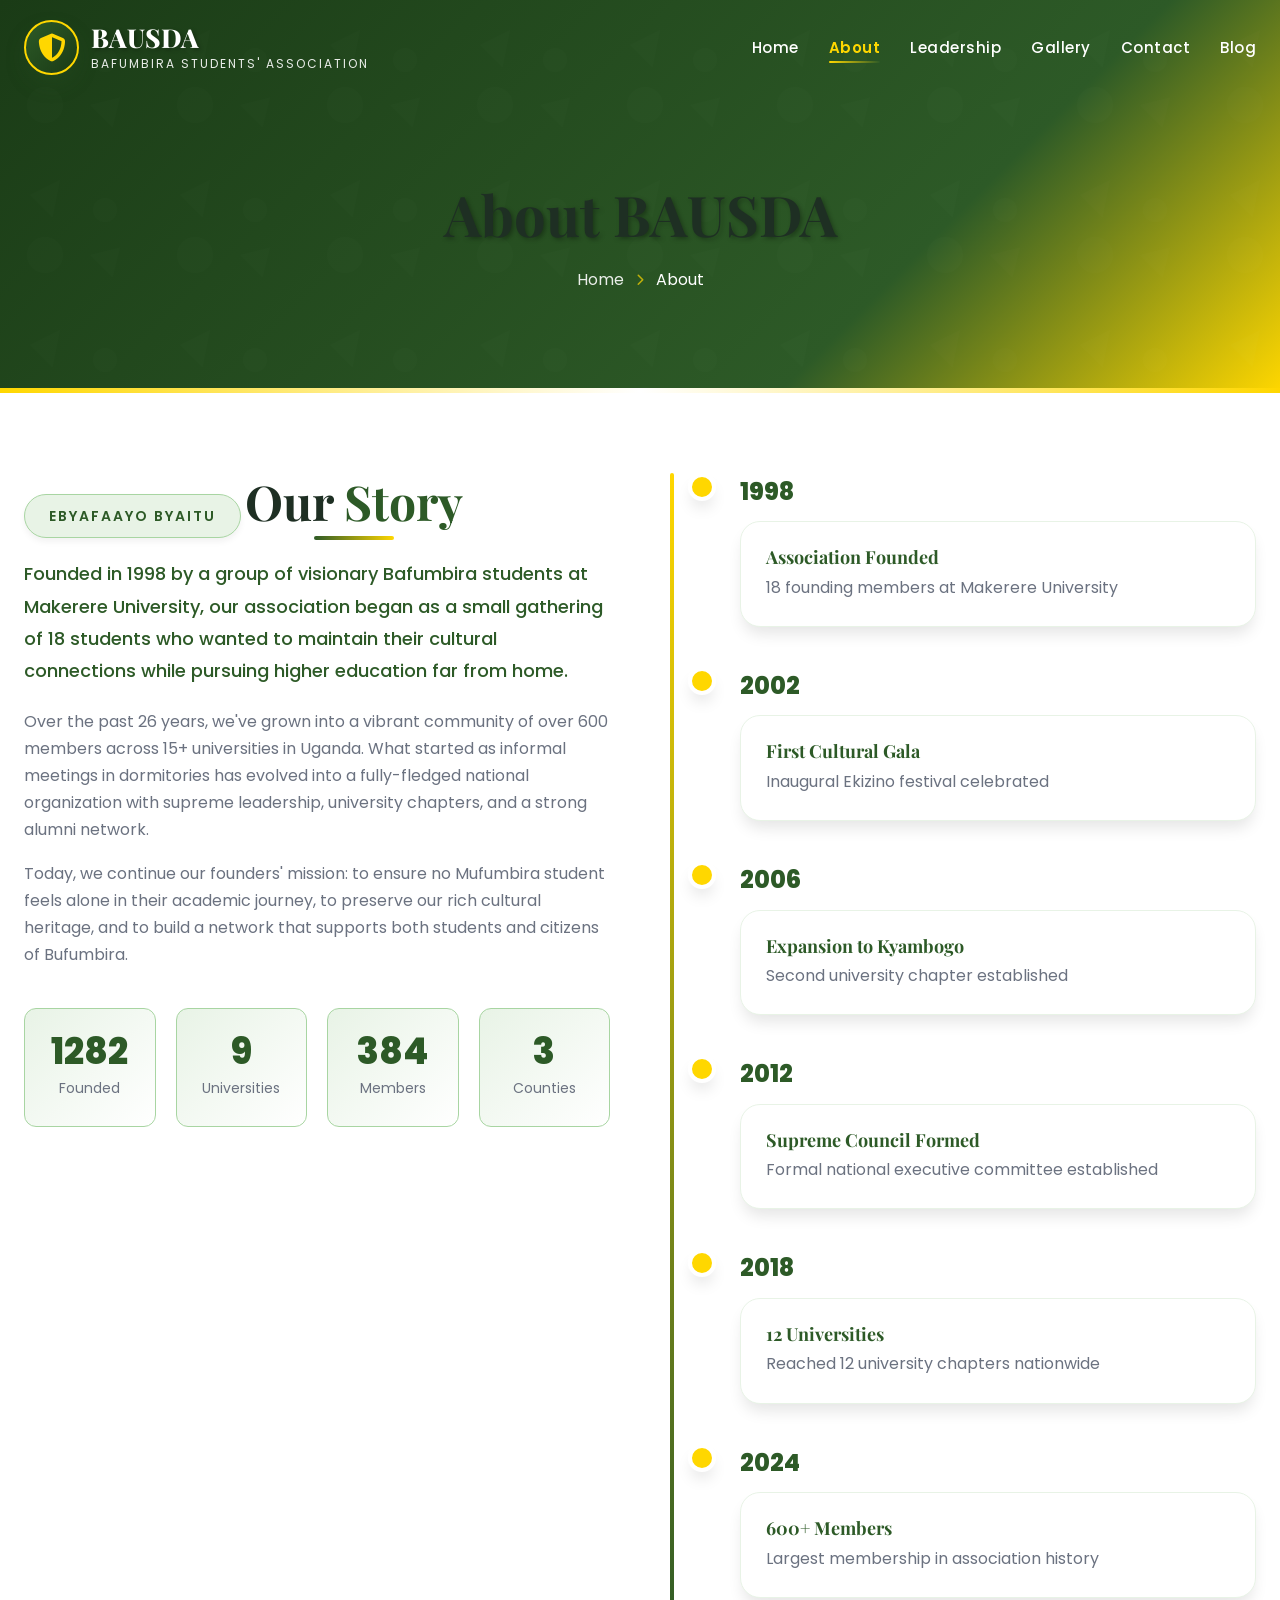
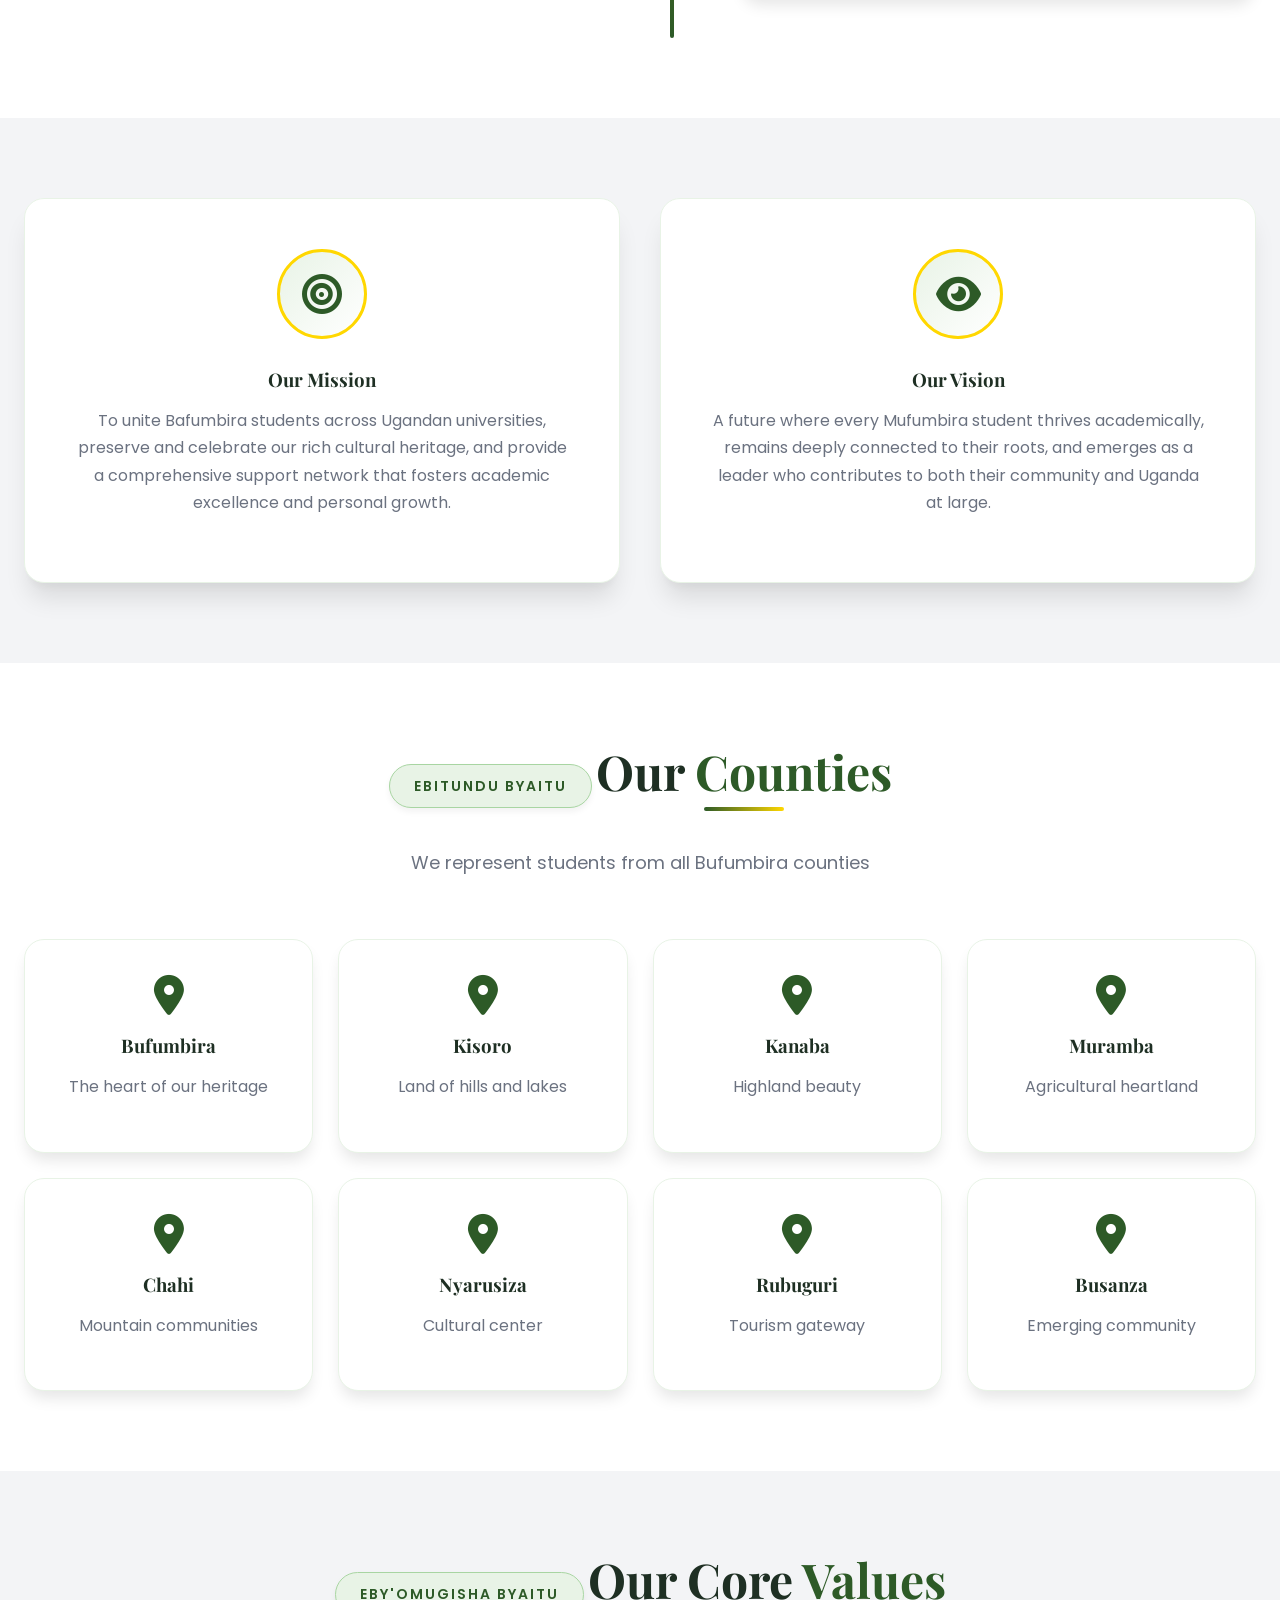
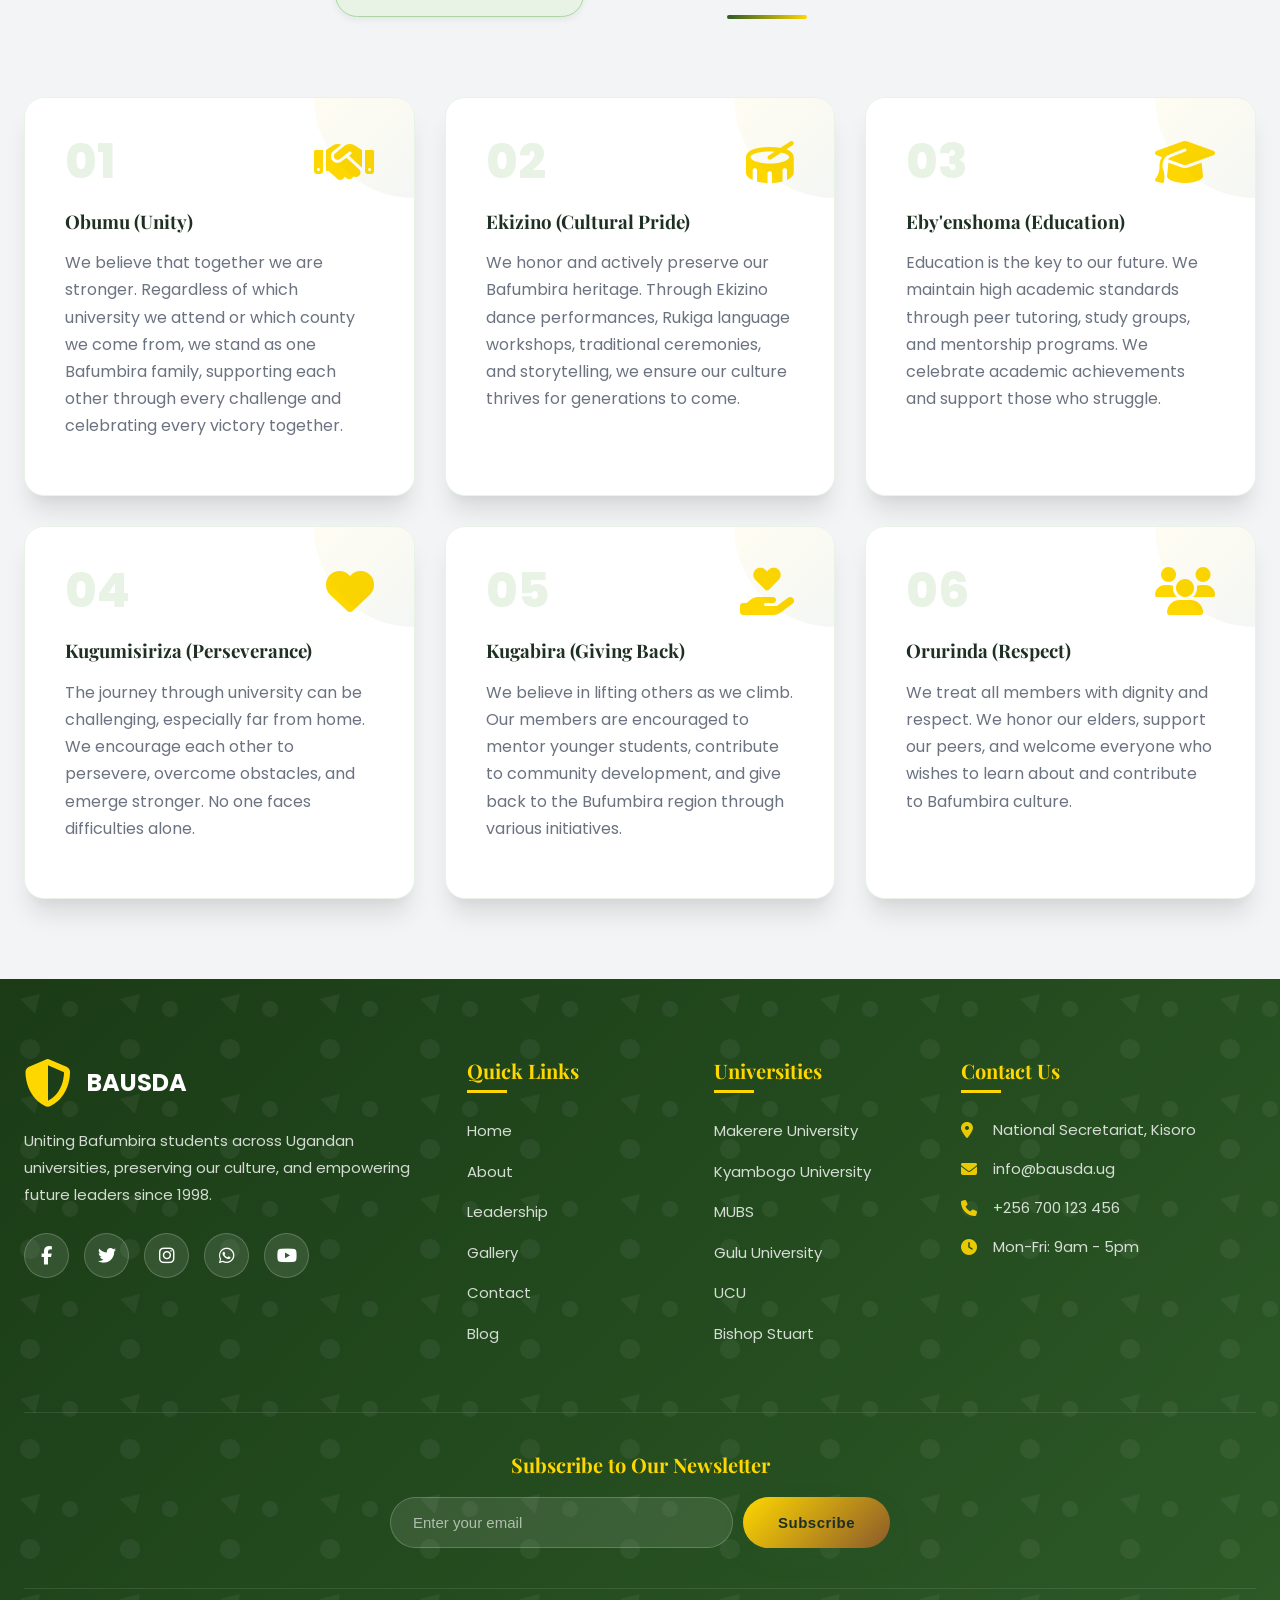
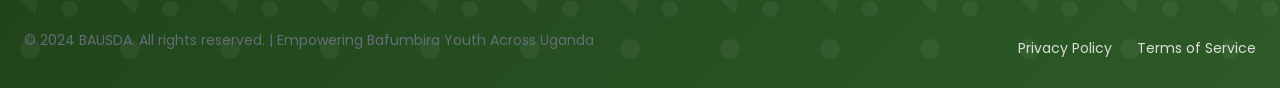
==== commit 73e771e4: "final template" ====
--- a/about.html
+++ b/about.html
@@ -4,7 +4,7 @@
 <head>
     <meta charset="UTF-8">
     <meta name="viewport" content="width=device-width, initial-scale=1.0">
-    <title>About Us | Ankole Students' Association</title>
+    <title>About Us | BAUSDA - Bafumbira Students' Association</title>
     <link rel="stylesheet" href="css/styles.css">
     <link rel="stylesheet" href="https://cdnjs.cloudflare.com/ajax/libs/font-awesome/6.4.0/css/all.min.css">
     <link
@@ -23,8 +23,8 @@
                             <i class="fas fa-shield-alt"></i>
                         </div>
                         <div class="logo-text">
-                            <span class="logo-main">Ankole</span>
-                            <span class="logo-sub">Students' Association</span>
+                            <span class="logo-main">BAUSDA</span>
+                            <span class="logo-sub">Bafumbira Students' Association</span>
                         </div>
                     </a>
 
@@ -32,12 +32,9 @@
                         <li><a href="index.html">Home</a></li>
                         <li><a href="about.html" class="active">About</a></li>
                         <li><a href="leadership.html">Leadership</a></li>
-                        <li><a href="join.html">Join</a></li>
-                        <li><a href="resources.html">Resources</a></li>
                         <li><a href="gallery.html">Gallery</a></li>
                         <li><a href="contact.html">Contact</a></li>
                         <li><a href="blog.html">Blog</a></li>
-                        <li><a href="donate.html" class="nav-cta">Support</a></li>
                     </ul>
 
                     <div class="hamburger">
@@ -52,7 +49,7 @@
 
     <section class="page-header">
         <div class="container">
-            <h1 data-aos="fade-up" data-aos-duration="800">About Ankole Students' Association</h1>
+            <h1 data-aos="fade-up" data-aos-duration="800">About BAUSDA</h1>
             <div class="breadcrumb" data-aos="fade-up" data-aos-duration="800" data-aos-delay="200">
                 <a href="index.html">Home</a> <i class="fas fa-chevron-right"></i> <span>About</span>
             </div>
@@ -65,77 +62,78 @@
                 <div class="story-content" data-aos="fade-right" data-aos-duration="1000">
                     <span class="section-tag">Ebyafaayo Byaitu</span>
                     <h2 class="section-title">Our <span class="text-green">Story</span></h2>
-                    <p class="lead">Founded in 1995 by a group of visionary Ankole students at Makerere University, our
-                        association began as a small gathering of 20 students who wanted to maintain their cultural
+                    <p class="lead">Founded in 1998 by a group of visionary Bafumbira students at Makerere University,
+                        our
+                        association began as a small gathering of 18 students who wanted to maintain their cultural
                         connections while pursuing higher education far from home.</p>
-                    <p>Over the past 29 years, we've grown into a vibrant community of over 500 members across 12+
+                    <p>Over the past 26 years, we've grown into a vibrant community of over 600 members across 15+
                         universities in Uganda. What started as informal meetings in dormitories has evolved into a
-                        fully-fledged national organization with executive leadership, university chapters, and a strong
+                        fully-fledged national organization with supreme leadership, university chapters, and a strong
                         alumni network.</p>
-                    <p>Today, we continue our founders' mission: to ensure no Ankole student feels alone in their
+                    <p>Today, we continue our founders' mission: to ensure no Mufumbira student feels alone in their
                         academic journey, to preserve our rich cultural heritage, and to build a network that supports
-                        both students and citizens of Ankole.</p>
+                        both students and citizens of Bufumbira.</p>
 
                     <div class="story-stats">
                         <div class="stat">
-                            <span class="stat-number">1995</span>
+                            <span class="stat-number">1998</span>
                             <span class="stat-label">Founded</span>
                         </div>
                         <div class="stat">
-                            <span class="stat-number">12+</span>
+                            <span class="stat-number">15+</span>
                             <span class="stat-label">Universities</span>
                         </div>
                         <div class="stat">
-                            <span class="stat-number">500+</span>
+                            <span class="stat-number">600+</span>
                             <span class="stat-label">Members</span>
                         </div>
                         <div class="stat">
-                            <span class="stat-number">8</span>
-                            <span class="stat-label">Districts</span>
+                            <span class="stat-number">5</span>
+                            <span class="stat-label">Counties</span>
                         </div>
                     </div>
                 </div>
 
                 <div class="story-timeline" data-aos="fade-left" data-aos-duration="1000">
                     <div class="timeline-item">
-                        <div class="timeline-year">1995</div>
+                        <div class="timeline-year">1998</div>
                         <div class="timeline-content">
                             <h4>Association Founded</h4>
-                            <p>20 founding members at Makerere University</p>
-                        </div>
-                    </div>
-                    <div class="timeline-item">
-                        <div class="timeline-year">2000</div>
+                            <p>18 founding members at Makerere University</p>
+                        </div>
+                    </div>
+                    <div class="timeline-item">
+                        <div class="timeline-year">2002</div>
                         <div class="timeline-content">
                             <h4>First Cultural Gala</h4>
-                            <p>Inaugural Ekitaguriro festival celebrated</p>
-                        </div>
-                    </div>
-                    <div class="timeline-item">
-                        <div class="timeline-year">2005</div>
+                            <p>Inaugural Ekizino festival celebrated</p>
+                        </div>
+                    </div>
+                    <div class="timeline-item">
+                        <div class="timeline-year">2006</div>
                         <div class="timeline-content">
                             <h4>Expansion to Kyambogo</h4>
                             <p>Second university chapter established</p>
                         </div>
                     </div>
                     <div class="timeline-item">
-                        <div class="timeline-year">2010</div>
-                        <div class="timeline-content">
-                            <h4>National Body Formed</h4>
+                        <div class="timeline-year">2012</div>
+                        <div class="timeline-content">
+                            <h4>Supreme Council Formed</h4>
                             <p>Formal national executive committee established</p>
                         </div>
                     </div>
                     <div class="timeline-item">
-                        <div class="timeline-year">2015</div>
-                        <div class="timeline-content">
-                            <h4>10 Universities</h4>
-                            <p>Reached 10 university chapters nationwide</p>
+                        <div class="timeline-year">2018</div>
+                        <div class="timeline-content">
+                            <h4>12 Universities</h4>
+                            <p>Reached 12 university chapters nationwide</p>
                         </div>
                     </div>
                     <div class="timeline-item">
                         <div class="timeline-year">2024</div>
                         <div class="timeline-content">
-                            <h4>500+ Members</h4>
+                            <h4>600+ Members</h4>
                             <p>Largest membership in association history</p>
                         </div>
                     </div>
@@ -152,7 +150,7 @@
                         <i class="fas fa-bullseye"></i>
                     </div>
                     <h3>Our Mission</h3>
-                    <p>To unite Ankole students across Ugandan universities, preserve and celebrate our rich cultural
+                    <p>To unite Bafumbira students across Ugandan universities, preserve and celebrate our rich cultural
                         heritage, and provide a comprehensive support network that fosters academic excellence and
                         personal growth.</p>
                 </div>
@@ -162,7 +160,7 @@
                         <i class="fas fa-eye"></i>
                     </div>
                     <h3>Our Vision</h3>
-                    <p>A future where every Ankole student thrives academically, remains deeply connected to their
+                    <p>A future where every Mufumbira student thrives academically, remains deeply connected to their
                         roots, and emerges as a leader who contributes to both their community and Uganda at large.</p>
                 </div>
             </div>
@@ -173,50 +171,50 @@
         <div class="container">
             <div class="section-header text-center" data-aos="fade-up" data-aos-duration="800">
                 <span class="section-tag">Ebitundu Byaitu</span>
-                <h2 class="section-title">Our <span class="text-green">Districts</span></h2>
-                <p class="section-description">We represent students from all Ankole districts</p>
+                <h2 class="section-title">Our <span class="text-green">Counties</span></h2>
+                <p class="section-description">We represent students from all Bufumbira counties</p>
             </div>
 
             <div class="districts-grid" data-aos="fade-up" data-aos-duration="1000">
                 <div class="district-card">
                     <i class="fas fa-map-marker-alt"></i>
-                    <h3>Mbarara</h3>
-                    <p>The economic hub of Ankole</p>
-                </div>
-                <div class="district-card">
-                    <i class="fas fa-map-marker-alt"></i>
-                    <h3>Bushenyi</h3>
-                    <p>Land of rolling hills</p>
-                </div>
-                <div class="district-card">
-                    <i class="fas fa-map-marker-alt"></i>
-                    <h3>Ntungamo</h3>
-                    <p>Birthplace of leaders</p>
-                </div>
-                <div class="district-card">
-                    <i class="fas fa-map-marker-alt"></i>
-                    <h3>Kiruhura</h3>
-                    <p>Cattle corridor heartland</p>
-                </div>
-                <div class="district-card">
-                    <i class="fas fa-map-marker-alt"></i>
-                    <h3>Ibanda</h3>
-                    <p>Agricultural powerhouse</p>
-                </div>
-                <div class="district-card">
-                    <i class="fas fa-map-marker-alt"></i>
-                    <h3>Sheema</h3>
+                    <h3>Bufumbira</h3>
+                    <p>The heart of our heritage</p>
+                </div>
+                <div class="district-card">
+                    <i class="fas fa-map-marker-alt"></i>
+                    <h3>Kisoro</h3>
+                    <p>Land of hills and lakes</p>
+                </div>
+                <div class="district-card">
+                    <i class="fas fa-map-marker-alt"></i>
+                    <h3>Kanaba</h3>
+                    <p>Highland beauty</p>
+                </div>
+                <div class="district-card">
+                    <i class="fas fa-map-marker-alt"></i>
+                    <h3>Muramba</h3>
+                    <p>Agricultural heartland</p>
+                </div>
+                <div class="district-card">
+                    <i class="fas fa-map-marker-alt"></i>
+                    <h3>Chahi</h3>
+                    <p>Mountain communities</p>
+                </div>
+                <div class="district-card">
+                    <i class="fas fa-map-marker-alt"></i>
+                    <h3>Nyarusiza</h3>
                     <p>Cultural center</p>
                 </div>
                 <div class="district-card">
                     <i class="fas fa-map-marker-alt"></i>
-                    <h3>Rubirizi</h3>
+                    <h3>Rubuguri</h3>
                     <p>Tourism gateway</p>
                 </div>
                 <div class="district-card">
                     <i class="fas fa-map-marker-alt"></i>
-                    <h3>Mitoma</h3>
-                    <p>Emerging district</p>
+                    <h3>Busanza</h3>
+                    <p>Emerging community</p>
                 </div>
             </div>
         </div>
@@ -235,9 +233,9 @@
                         <div class="value-number">01</div>
                         <i class="fas fa-handshake"></i>
                     </div>
-                    <h3>Obusingye (Unity)</h3>
+                    <h3>Obumu (Unity)</h3>
                     <p>We believe that together we are stronger. Regardless of which university we attend or which
-                        district we come from, we stand as one Ankole family, supporting each other through every
+                        county we come from, we stand as one Bafumbira family, supporting each other through every
                         challenge and celebrating every victory together.</p>
                 </div>
 
@@ -246,9 +244,9 @@
                         <div class="value-number">02</div>
                         <i class="fas fa-drum"></i>
                     </div>
-                    <h3>Eby'engoma (Cultural Pride)</h3>
-                    <p>We honor and actively preserve our Ankole heritage. Through Ekitaguriro dance performances,
-                        Runyankole language workshops, traditional ceremonies, and storytelling, we ensure our culture
+                    <h3>Ekizino (Cultural Pride)</h3>
+                    <p>We honor and actively preserve our Bafumbira heritage. Through Ekizino dance performances,
+                        Rukiga language workshops, traditional ceremonies, and storytelling, we ensure our culture
                         thrives for generations to come.</p>
                 </div>
 
@@ -257,7 +255,7 @@
                         <div class="value-number">03</div>
                         <i class="fas fa-graduation-cap"></i>
                     </div>
-                    <h3>Amashomo (Education)</h3>
+                    <h3>Eby'enshoma (Education)</h3>
                     <p>Education is the key to our future. We maintain high academic standards through peer tutoring,
                         study groups, and mentorship programs. We celebrate academic achievements and support those who
                         struggle.</p>
@@ -281,7 +279,7 @@
                     </div>
                     <h3>Kugabira (Giving Back)</h3>
                     <p>We believe in lifting others as we climb. Our members are encouraged to mentor younger students,
-                        contribute to community development, and give back to the Ankole region through various
+                        contribute to community development, and give back to the Bufumbira region through various
                         initiatives.</p>
                 </div>
 
@@ -290,9 +288,9 @@
                         <div class="value-number">06</div>
                         <i class="fas fa-users"></i>
                     </div>
-                    <h3>Obusinge (Respect)</h3>
+                    <h3>Orurinda (Respect)</h3>
                     <p>We treat all members with dignity and respect. We honor our elders, support our peers, and
-                        welcome everyone who wishes to learn about and contribute to Ankole culture.</p>
+                        welcome everyone who wishes to learn about and contribute to Bafumbira culture.</p>
                 </div>
             </div>
         </div>
@@ -304,10 +302,10 @@
                 <div class="footer-about">
                     <div class="footer-logo">
                         <i class="fas fa-shield-alt"></i>
-                        <span>Ankole Students' Association</span>
-                    </div>
-                    <p>Uniting Ankole students across Ugandan universities, preserving our culture, and empowering
-                        future leaders since 1995.</p>
+                        <span>BAUSDA</span>
+                    </div>
+                    <p>Uniting Bafumbira students across Ugandan universities, preserving our culture, and empowering
+                        future leaders since 1998.</p>
                     <div class="social-links">
                         <a href="#" class="social-link"><i class="fab fa-facebook-f"></i></a>
                         <a href="#" class="social-link"><i class="fab fa-twitter"></i></a>
@@ -320,12 +318,12 @@
                 <div class="footer-links">
                     <h4>Quick Links</h4>
                     <ul>
-                        <li><a href="about.html">About Us</a></li>
+                        <li><a href="index.html">Home</a></li>
+                        <li><a href="about.html">About</a></li>
                         <li><a href="leadership.html">Leadership</a></li>
-                        <li><a href="join.html">Membership</a></li>
-                        <li><a href="resources.html">Resources</a></li>
                         <li><a href="gallery.html">Gallery</a></li>
                         <li><a href="contact.html">Contact</a></li>
+                        <li><a href="blog.html">Blog</a></li>
                     </ul>
                 </div>
 
@@ -344,8 +342,8 @@
                 <div class="footer-contact">
                     <h4>Contact Us</h4>
                     <ul>
-                        <li><i class="fas fa-map-marker-alt"></i> National Secretariat, Mbarara</li>
-                        <li><i class="fas fa-envelope"></i> info@ankolestudents.ug</li>
+                        <li><i class="fas fa-map-marker-alt"></i> National Secretariat, Kisoro</li>
+                        <li><i class="fas fa-envelope"></i> info@bausda.ug</li>
                         <li><i class="fas fa-phone"></i> +256 700 123 456</li>
                         <li><i class="fas fa-clock"></i> Mon-Fri: 9am - 5pm</li>
                     </ul>
@@ -361,8 +359,7 @@
             </div>
 
             <div class="footer-bottom">
-                <p>&copy; 2024 Ankole Students' Association. All rights reserved. | Empowering Ankole Youth Across
-                    Uganda</p>
+                <p>&copy; 2024 BAUSDA. All rights reserved. | Empowering Bafumbira Youth Across Uganda</p>
                 <div class="footer-bottom-links">
                     <a href="#">Privacy Policy</a>
                     <a href="#">Terms of Service</a>
--- a/css/styles.css
+++ b/css/styles.css
@@ -1,4 +1,4 @@
-/* styles.css - Enhanced for Ankole Students' Association */
+/* styles.css - Complete Professional Styling for BAUSDA Website */
 
 /* ===== VARIABLES ===== */
 :root {
@@ -91,6 +91,7 @@
     max-width: 1280px;
     margin: 0 auto;
     padding: 0 24px;
+    width: 100%;
 }
 
 /* ===== SECTION STYLES ===== */
@@ -137,12 +138,20 @@
     border-radius: 2px;
 }
 
+.text-center {
+    text-align: center;
+}
+
 .text-green {
     color: var(--primary-green);
 }
 
 .text-gold {
     color: var(--gold);
+}
+
+.text-white {
+    color: var(--white);
 }
 
 .section-description {
@@ -158,16 +167,6 @@
 
 .bg-green-light {
     background: var(--light-green);
-}
-
-.bg-pattern {
-    background-image: radial-gradient(var(--accent-green) 1px, transparent 1px);
-    background-size: 30px 30px;
-    opacity: 0.1;
-}
-
-.text-center {
-    text-align: center;
 }
 
 /* ===== HEADER & NAVIGATION ===== */
@@ -305,27 +304,6 @@
 
 .header.scrolled .nav-menu a.active {
     color: var(--primary-green) !important;
-}
-
-.nav-cta {
-    background: linear-gradient(135deg, var(--gold), var(--earth-brown));
-    color: var(--dark) !important;
-    padding: 12px 28px !important;
-    border-radius: 50px;
-    font-weight: 600 !important;
-    box-shadow: var(--shadow-gold);
-    border: 1px solid var(--gold);
-}
-
-.nav-cta:hover {
-    background: linear-gradient(135deg, var(--primary-green), var(--primary-dark));
-    color: var(--white) !important;
-    transform: translateY(-2px);
-    box-shadow: var(--shadow-green);
-}
-
-.nav-cta::after {
-    display: none;
 }
 
 .hamburger {
@@ -412,18 +390,6 @@
     box-shadow: var(--shadow-lg);
 }
 
-.btn-gold {
-    background: linear-gradient(135deg, var(--gold), var(--earth-brown));
-    color: var(--dark);
-    box-shadow: var(--shadow-gold);
-}
-
-.btn-gold:hover {
-    background: linear-gradient(135deg, var(--earth-brown), var(--gold));
-    transform: translateY(-3px);
-    color: var(--dark);
-}
-
 .btn-secondary {
     background: transparent;
     color: var(--primary-green);
@@ -495,24 +461,6 @@
 
 .btn-link:hover i {
     transform: translateX(8px);
-}
-
-.btn-glow {
-    animation: glow 2s infinite;
-}
-
-@keyframes glow {
-    0% {
-        box-shadow: 0 0 0 0 rgba(45, 90, 39, 0.7);
-    }
-
-    50% {
-        box-shadow: 0 0 25px 10px rgba(45, 90, 39, 0.3);
-    }
-
-    100% {
-        box-shadow: 0 0 0 0 rgba(45, 90, 39, 0.7);
-    }
 }
 
 /* ===== PAGE HEADER ===== */
@@ -708,104 +656,6 @@
     animation: fadeInUp 1s ease 0.6s both;
 }
 
-.hero-controls {
-    position: absolute;
-    bottom: 40px;
-    right: 40px;
-    z-index: 3;
-    display: flex;
-    gap: 12px;
-}
-
-.hero-controls button {
-    width: 55px;
-    height: 55px;
-    border-radius: var(--border-radius-circle);
-    border: none;
-    background: rgba(255, 255, 255, 0.15);
-    backdrop-filter: blur(10px);
-    color: var(--white);
-    font-size: 22px;
-    cursor: pointer;
-    transition: var(--transition);
-    border: 1px solid rgba(255, 255, 255, 0.2);
-}
-
-.hero-controls button:hover {
-    background: var(--gold);
-    color: var(--dark);
-    transform: scale(1.1);
-    border-color: var(--gold);
-}
-
-.hero-scroll {
-    position: absolute;
-    bottom: 40px;
-    left: 50%;
-    transform: translateX(-50%);
-    z-index: 3;
-}
-
-.scroll-down {
-    display: flex;
-    flex-direction: column;
-    align-items: center;
-    gap: 8px;
-    color: var(--white);
-    font-size: 14px;
-    letter-spacing: 2px;
-    text-transform: uppercase;
-}
-
-.scroll-down i {
-    animation: bounce 2s infinite;
-    font-size: 20px;
-    color: var(--gold);
-}
-
-@keyframes bounce {
-
-    0%,
-    20%,
-    50%,
-    80%,
-    100% {
-        transform: translateY(0);
-    }
-
-    40% {
-        transform: translateY(-15px);
-    }
-
-    60% {
-        transform: translateY(-8px);
-    }
-}
-
-@keyframes fadeInDown {
-    from {
-        opacity: 0;
-        transform: translateY(-30px);
-    }
-
-    to {
-        opacity: 1;
-        transform: translateY(0);
-    }
-}
-
-@keyframes fadeInUp {
-    from {
-        opacity: 0;
-        transform: translateY(30px);
-    }
-
-    to {
-        opacity: 1;
-        transform: translateY(0);
-    }
-}
-
 /* ===== FEATURES SECTION ===== */
 .features {
     margin-top: -50px;
@@ -864,8 +714,14 @@
 .feature-icon {
     position: relative;
     z-index: 2;
-    font-size: 42px;
-    color: var(--primary-green);
+    font-size: 48px;
+    color: var(--primary-green);
+    transition: var(--transition);
+}
+
+.feature-card:hover .feature-icon {
+    color: var(--gold);
+    transform: scale(1.1);
 }
 
 .feature-icon-bg {
@@ -882,226 +738,442 @@
 }
 
 .feature-card:hover .feature-icon-bg {
-    width: 90px;
-    height: 90px;
+    width: 100px;
+    height: 100px;
     background: linear-gradient(135deg, var(--primary-green), var(--gold));
-}
-
-.feature-card:hover .feature-icon {
-    color: var(--white);
-}
-
-.feature-card h3 {
-    font-size: 24px;
-    margin-bottom: 10px;
-}
-
-.feature-card p {
-    color: var(--gray);
-    margin-bottom: 15px;
-    font-size: 14px;
-}
-
-/* ===== ABOUT PREVIEW ===== */
-.about-preview {
-    background: var(--white);
-    padding: 100px 0;
-}
-
-.about-grid {
+    opacity: 0.1;
+}
+
+/* ===== ABOUT PAGE STYLES ===== */
+.our-story {
+    padding: 80px 0;
+}
+
+.story-grid {
     display: grid;
     grid-template-columns: 1fr 1fr;
     gap: 60px;
-    align-items: center;
-}
-
-.about-content {
-    padding-right: 30px;
-}
-
-.about-text {
-    font-size: 16px;
+    align-items: start;
+}
+
+.story-content .lead {
+    font-size: 18px;
+    font-weight: 500;
+    color: var(--primary-green);
+    margin-bottom: 20px;
+    line-height: 1.8;
+}
+
+.story-stats {
+    display: grid;
+    grid-template-columns: repeat(4, 1fr);
+    gap: 20px;
+    margin-top: 40px;
+}
+
+.stat {
+    text-align: center;
+    padding: 25px 15px;
+    background: linear-gradient(135deg, var(--light-green), var(--white));
+    border-radius: var(--border-radius-md);
+    border: 1px solid var(--accent-green);
+    transition: var(--transition);
+}
+
+.stat:hover {
+    transform: translateY(-5px);
+    box-shadow: var(--shadow-green);
+    border-color: var(--gold);
+}
+
+.stat-number {
+    display: block;
+    font-size: 36px;
+    font-weight: 800;
+    color: var(--primary-green);
+    margin-bottom: 5px;
+}
+
+.stat-label {
+    font-size: 14px;
     color: var(--gray);
-    margin: 30px 0;
-    line-height: 1.8;
-}
-
-.about-features {
+}
+
+.story-timeline {
+    position: relative;
+    padding-left: 30px;
+}
+
+.story-timeline::before {
+    content: '';
+    position: absolute;
+    left: 0;
+    top: 0;
+    width: 4px;
+    height: 100%;
+    background: linear-gradient(to bottom, var(--gold), var(--primary-green));
+    border-radius: 2px;
+}
+
+.timeline-item {
+    position: relative;
+    padding-left: 40px;
+    margin-bottom: 40px;
+}
+
+.timeline-item::before {
+    content: '';
+    position: absolute;
+    left: -12px;
+    top: 0;
+    width: 20px;
+    height: 20px;
+    background: var(--gold);
+    border-radius: var(--border-radius-circle);
+    border: 4px solid var(--white);
+    box-shadow: var(--shadow-md);
+}
+
+.timeline-year {
+    font-size: 24px;
+    font-weight: 800;
+    color: var(--primary-green);
+    margin-bottom: 10px;
+}
+
+.timeline-content {
+    background: var(--white);
+    padding: 25px;
+    border-radius: var(--border-radius-lg);
+    box-shadow: var(--shadow-md);
+    border: 1px solid var(--light-green);
+    transition: var(--transition);
+}
+
+.timeline-content:hover {
+    transform: translateX(10px);
+    border-color: var(--gold);
+    box-shadow: var(--shadow-green);
+}
+
+.timeline-content h4 {
+    font-size: 18px;
+    margin-bottom: 5px;
+    color: var(--primary-green);
+}
+
+.timeline-content p {
+    margin: 0;
+    color: var(--gray);
+}
+
+/* ===== MISSION VISION SECTION ===== */
+.mission-vision {
+    padding: 80px 0;
+    background: var(--light-gray);
+}
+
+.mv-grid {
     display: grid;
     grid-template-columns: repeat(2, 1fr);
-    gap: 20px;
-    margin-bottom: 40px;
-}
-
-.about-feature {
-    display: flex;
-    align-items: center;
-    gap: 12px;
-    font-size: 15px;
-    padding: 8px 15px;
-    background: var(--light-green);
-    border-radius: 50px;
-    transition: var(--transition);
-}
-
-.about-feature:hover {
-    background: var(--primary-green);
-    color: var(--white);
-    transform: translateX(5px);
-}
-
-.about-feature:hover i {
-    color: var(--gold);
-}
-
-.about-feature i {
-    color: var(--primary-green);
-    font-size: 18px;
-    transition: var(--transition);
-}
-
-.about-stats {
-    display: flex;
-    gap: 30px;
-    margin-bottom: 40px;
-}
-
-.about-stats .stat-item {
-    text-align: center;
-    padding: 15px 25px;
-    background: var(--light-green);
-    border-radius: var(--border-radius-md);
-    transition: var(--transition);
-}
-
-.about-stats .stat-item:hover {
-    background: var(--primary-green);
-    transform: translateY(-5px);
-}
-
-.about-stats .stat-item:hover .stat-number,
-.about-stats .stat-item:hover .stat-label {
-    color: var(--white);
-}
-
-.about-stats .stat-number {
-    display: block;
-    font-size: 32px;
-    font-weight: 700;
-    color: var(--primary-green);
-    transition: var(--transition);
-}
-
-.about-stats .stat-label {
-    font-size: 14px;
-    color: var(--gray);
-    transition: var(--transition);
-}
-
-.about-image {
-    position: relative;
-}
-
-.image-grid {
-    display: grid;
-    grid-template-columns: repeat(2, 1fr);
-    gap: 20px;
-}
-
-.grid-img {
-    width: 100%;
-    height: 200px;
-    object-fit: cover;
+    gap: 40px;
+}
+
+.mission-card,
+.vision-card {
+    background: var(--white);
+    padding: 50px;
     border-radius: var(--border-radius-lg);
-    transition: var(--transition-slow);
-    cursor: pointer;
-    box-shadow: var(--shadow-md);
-}
-
-.grid-img:hover {
-    transform: scale(1.05);
-    box-shadow: var(--shadow-lg);
-    border: 3px solid var(--gold);
-}
-
-.img1 {
-    grid-column: span 2;
-    height: 250px;
-}
-
-.experience-badge {
-    position: absolute;
-    bottom: 30px;
-    right: -30px;
-    background: linear-gradient(135deg, var(--gold), var(--earth-brown));
-    color: var(--dark);
-    padding: 30px;
-    border-radius: var(--border-radius-circle);
-    width: 150px;
-    height: 150px;
-    display: flex;
-    flex-direction: column;
-    align-items: center;
-    justify-content: center;
     text-align: center;
     box-shadow: var(--shadow-lg);
-    animation: float 4s ease-in-out infinite;
-    border: 3px solid var(--white);
-}
-
-.experience-badge .years {
-    font-size: 42px;
-    font-weight: 800;
-    line-height: 1;
-    color: var(--dark);
-}
-
-.experience-badge span:last-child {
-    font-size: 14px;
-    font-weight: 600;
-}
-
-/* ===== VALUES SECTION ===== */
-.values {
-    background: var(--light-gray);
-    padding: 100px 0;
-}
-
-.values-grid {
+    transition: var(--transition);
+    border: 1px solid var(--light-green);
+    position: relative;
+    overflow: hidden;
+}
+
+.mission-card:hover,
+.vision-card:hover {
+    transform: translateY(-10px);
+    box-shadow: var(--shadow-green);
+    border-color: var(--gold);
+}
+
+.card-icon {
+    width: 90px;
+    height: 90px;
+    background: linear-gradient(135deg, var(--light-green), var(--white));
+    border-radius: var(--border-radius-circle);
+    display: flex;
+    align-items: center;
+    justify-content: center;
+    margin: 0 auto 30px;
+    font-size: 40px;
+    color: var(--primary-green);
+    border: 3px solid var(--gold);
+    transition: var(--transition);
+}
+
+.mission-card:hover .card-icon,
+.vision-card:hover .card-icon {
+    background: linear-gradient(135deg, var(--primary-green), var(--gold));
+    color: var(--white);
+    transform: rotateY(360deg);
+}
+
+/* ===== COUNTIES SECTION ===== */
+.ankole-districts {
+    padding: 80px 0;
+    background: var(--white);
+}
+
+.districts-grid {
     display: grid;
     grid-template-columns: repeat(4, 1fr);
-    gap: 30px;
-}
-
-.value-card {
-    background: var(--white);
-    padding: 50px 30px;
+    gap: 25px;
+}
+
+.district-card {
+    background: var(--white);
+    padding: 35px 25px;
     border-radius: var(--border-radius-lg);
     text-align: center;
-    transition: var(--transition);
+    box-shadow: var(--shadow-md);
+    transition: var(--transition);
+    border: 1px solid var(--light-green);
     position: relative;
     overflow: hidden;
-    border: 1px solid var(--light-green);
-}
-
-.value-card::before {
+}
+
+.district-card::before {
     content: '';
     position: absolute;
     bottom: 0;
     left: 0;
     width: 100%;
-    height: 0;
-    background: linear-gradient(to top, var(--primary-green), transparent);
-    opacity: 0.1;
-    transition: var(--transition);
-}
-
-.value-card:hover::before {
-    height: 100%;
+    height: 4px;
+    background: linear-gradient(90deg, var(--gold), var(--primary-green));
+    transform: translateX(-100%);
+    transition: var(--transition);
+}
+
+.district-card:hover::before {
+    transform: translateX(0);
+}
+
+.district-card:hover {
+    transform: translateY(-10px);
+    box-shadow: var(--shadow-green);
+    border-color: var(--gold);
+}
+
+.district-card i {
+    font-size: 40px;
+    color: var(--primary-green);
+    margin-bottom: 20px;
+    transition: var(--transition);
+}
+
+.district-card:hover i {
+    color: var(--gold);
+    transform: scale(1.1);
+}
+
+/* ===== CORE VALUES SECTION ===== */
+.core-values-detailed {
+    padding: 80px 0;
+}
+
+.values-detailed-grid {
+    display: grid;
+    grid-template-columns: repeat(3, 1fr);
+    gap: 30px;
+}
+
+.value-detailed {
+    background: var(--white);
+    padding: 40px;
+    border-radius: var(--border-radius-lg);
+    box-shadow: var(--shadow-lg);
+    transition: var(--transition);
+    border: 1px solid var(--light-green);
+    position: relative;
+    overflow: hidden;
+}
+
+.value-detailed::before {
+    content: '';
+    position: absolute;
+    top: 0;
+    right: 0;
+    width: 100px;
+    height: 100px;
+    background: linear-gradient(135deg, var(--gold), var(--primary-green));
+    opacity: 0.05;
+    border-radius: 0 0 0 100px;
+}
+
+.value-detailed:hover {
+    transform: translateY(-10px);
+    border-color: var(--gold);
+    box-shadow: var(--shadow-green);
+}
+
+.value-header {
+    display: flex;
+    justify-content: space-between;
+    align-items: center;
+    margin-bottom: 25px;
+}
+
+.value-number {
+    font-size: 48px;
+    font-weight: 800;
+    color: var(--light-green);
+    line-height: 1;
+}
+
+.value-header i {
+    font-size: 48px;
+    color: var(--gold);
+}
+
+/* ===== ABOUT PREVIEW SECTION ===== */
+.about-preview {
+    padding: 100px 0;
+    background: var(--white);
+}
+
+.about-grid {
+    display: grid;
+    grid-template-columns: 1fr 1fr;
+    gap: 60px;
+    align-items: center;
+}
+
+.about-features {
+    display: grid;
+    grid-template-columns: repeat(2, 1fr);
+    gap: 15px;
+    margin: 30px 0;
+}
+
+.about-feature {
+    display: flex;
+    align-items: center;
+    gap: 10px;
+}
+
+.about-feature i {
+    color: var(--gold);
+    font-size: 20px;
+}
+
+.about-feature span {
+    color: var(--dark);
+    font-weight: 500;
+}
+
+.about-stats {
+    display: flex;
+    gap: 40px;
+    margin: 30px 0;
+}
+
+.stat-item {
+    text-align: center;
+}
+
+.stat-number {
+    display: block;
+    font-size: 36px;
+    font-weight: 800;
+    color: var(--primary-green);
+    line-height: 1;
+}
+
+.stat-label {
+    font-size: 14px;
+    color: var(--gray);
+}
+
+.about-image {
+    position: relative;
+}
+
+.image-grid {
+    display: grid;
+    grid-template-columns: repeat(2, 1fr);
+    gap: 20px;
+}
+
+.grid-img {
+    border-radius: var(--border-radius-lg);
+    box-shadow: var(--shadow-lg);
+    transition: var(--transition);
+    height: 200px;
+    object-fit: cover;
+    width: 100%;
+}
+
+.grid-img:hover {
+    transform: scale(1.05);
+    box-shadow: var(--shadow-green);
+}
+
+.img1 {
+    grid-column: span 2;
+    height: 250px;
+}
+
+.experience-badge {
+    position: absolute;
+    bottom: -20px;
+    right: -20px;
+    background: linear-gradient(135deg, var(--gold), var(--earth-brown));
+    color: var(--dark);
+    padding: 30px;
+    border-radius: var(--border-radius-circle);
+    text-align: center;
+    width: 150px;
+    height: 150px;
+    display: flex;
+    flex-direction: column;
+    justify-content: center;
+    border: 5px solid var(--white);
+    box-shadow: var(--shadow-lg);
+    font-weight: 700;
+}
+
+.experience-badge .years {
+    font-size: 42px;
+    line-height: 1;
+}
+
+/* ===== VALUES SECTION ===== */
+.values {
+    padding: 100px 0;
+    background: var(--light-gray);
+}
+
+.values-grid {
+    display: grid;
+    grid-template-columns: repeat(4, 1fr);
+    gap: 30px;
+}
+
+.value-card {
+    background: var(--white);
+    padding: 40px 30px;
+    border-radius: var(--border-radius-lg);
+    text-align: center;
+    box-shadow: var(--shadow-lg);
+    transition: var(--transition);
+    border: 1px solid var(--light-green);
 }
 
 .value-card:hover {
-    transform: translateY(-15px);
+    transform: translateY(-15px) rotateY(10deg);
     box-shadow: var(--shadow-green);
     border-color: var(--gold);
 }
@@ -1115,105 +1187,94 @@
     align-items: center;
     justify-content: center;
     margin: 0 auto 25px;
-    transition: var(--transition);
-    border: 2px solid var(--primary-green);
+    font-size: 42px;
+    color: var(--primary-green);
+    transition: var(--transition);
+    border: 3px solid transparent;
 }
 
 .value-card:hover .value-icon-wrapper {
     background: linear-gradient(135deg, var(--primary-green), var(--gold));
-    transform: rotateY(360deg);
+    color: var(--white);
+    transform: scale(1.1) rotate(360deg);
     border-color: var(--white);
 }
 
-.value-icon-wrapper i {
-    font-size: 38px;
-    color: var(--primary-green);
-    transition: var(--transition);
-}
-
-.value-card:hover .value-icon-wrapper i {
+/* ===== LEADERSHIP PREVIEW SECTION ===== */
+.leadership-preview {
+    padding: 100px 0;
+}
+
+.hierarchy-chart {
+    margin: 50px 0;
+}
+
+.hierarchy-level {
+    display: flex;
+    justify-content: center;
+    gap: 30px;
+    margin-bottom: 40px;
+    flex-wrap: wrap;
+}
+
+.president-level .leader-card {
+    background: linear-gradient(135deg, var(--primary-dark), var(--primary-green));
     color: var(--white);
-}
-
-.value-card h3 {
-    font-size: 22px;
-    margin-bottom: 15px;
-}
-
-.value-card p {
-    color: var(--gray);
-    font-size: 14px;
-    line-height: 1.7;
-}
-
-/* ===== LEADERSHIP HIERARCHY ===== */
-.leadership-preview {
-    background: var(--white);
-    padding: 100px 0;
-}
-
-.hierarchy-chart {
-    max-width: 1000px;
-    margin: 0 auto 50px;
-    position: relative;
-    padding: 40px 0;
-}
-
-.hierarchy-chart::before {
-    content: '';
-    position: absolute;
-    top: 0;
-    left: 50%;
-    transform: translateX(-50%);
-    width: 2px;
-    height: 100%;
-    background: linear-gradient(to bottom, var(--gold), var(--primary-green), var(--gold));
-    opacity: 0.3;
-}
-
-.hierarchy-level {
-    display: flex;
-    justify-content: center;
+    padding: 40px;
+    border: 3px solid var(--gold);
+    transform: scale(1.1);
+    position: relative;
+    z-index: 3;
+}
+
+.president-level .leader-card h4,
+.president-level .leader-card p,
+.president-level .leader-card span {
+    color: var(--white);
+}
+
+.president-level .leader-card p {
+    color: var(--gold);
+    font-weight: 700;
+}
+
+.vp-level .leader-card {
+    background: linear-gradient(135deg, var(--primary-green), var(--secondary-green));
+    padding: 35px;
+    border: 2px solid var(--gold);
+}
+
+.secretariat-level {
     gap: 40px;
-    margin-bottom: 40px;
-    position: relative;
-}
-
-.hierarchy-level::before {
-    content: '';
-    position: absolute;
-    top: -20px;
-    left: 50%;
-    transform: translateX(-50%);
-    width: 10px;
-    height: 10px;
-    background: var(--gold);
-    border-radius: var(--border-radius-circle);
-}
-
-.president-level {
-    margin-bottom: 50px;
-}
-
-.vp-level {
-    margin-bottom: 50px;
-}
-
-.secretariat-level {
-    margin-bottom: 50px;
+}
+
+.secretariat-level .leader-card {
+    background: var(--white);
+    padding: 30px;
+    box-shadow: var(--shadow-md);
+}
+
+.cabinet-level {
+    gap: 20px;
+}
+
+.cabinet-level .leader-card {
+    background: var(--white);
+    padding: 25px;
+    width: 200px;
+    box-shadow: var(--shadow-sm);
+}
+
+.cabinet-level .leader-card img {
+    width: 100px;
+    height: 100px;
 }
 
 .leader-card {
-    background: var(--white);
-    padding: 25px;
+    text-align: center;
     border-radius: var(--border-radius-lg);
-    text-align: center;
-    box-shadow: var(--shadow-md);
-    transition: var(--transition);
-    border: 2px solid var(--light-green);
-    min-width: 200px;
-    position: relative;
-    z-index: 2;
+    transition: var(--transition);
+    border: 1px solid var(--light-green);
 }
 
 .leader-card:hover {
@@ -1227,13 +1288,8 @@
     height: 120px;
     border-radius: var(--border-radius-circle);
     margin: 0 auto 15px;
-    border: 3px solid var(--primary-green);
-    transition: var(--transition);
-}
-
-.leader-card:hover img {
-    border-color: var(--gold);
-    transform: scale(1.05);
+    border: 4px solid var(--gold);
+    object-fit: cover;
 }
 
 .leader-card h4 {
@@ -1252,90 +1308,185 @@
     color: var(--gray);
 }
 
-.cabinet-level {
-    display: grid;
-    grid-template-columns: repeat(4, 1fr);
-    gap: 20px;
-    margin-top: 30px;
-}
-
-/* ===== UNIVERSITY CHAPTERS ===== */
-.university-chapters {
-    background: var(--light-gray);
+/* ===== UNIVERSITY CHAPTERS FULL ===== */
+.university-chapters-full {
     padding: 100px 0;
 }
 
-.chapters-grid {
+.chapter-full {
+    margin-bottom: 80px;
+    padding: 40px;
+    background: var(--white);
+    border-radius: var(--border-radius-lg);
+    box-shadow: var(--shadow-lg);
+    border: 1px solid var(--light-green);
+}
+
+.chapter-full:last-child {
+    margin-bottom: 0;
+}
+
+.chapter-title {
+    font-size: 32px;
+    margin-bottom: 30px;
+    color: var(--primary-green);
+    display: flex;
+    align-items: center;
+    gap: 15px;
+    padding-bottom: 15px;
+    border-bottom: 3px solid var(--light-green);
+}
+
+.chapter-title i {
+    color: var(--gold);
+    font-size: 36px;
+}
+
+.chapter-cabinet-grid {
     display: grid;
     grid-template-columns: repeat(4, 1fr);
     gap: 25px;
-}
-
-.chapter-card {
-    background: var(--white);
-    padding: 35px 25px;
+    margin-bottom: 30px;
+}
+
+.cabinet-member {
+    background: var(--white);
+    padding: 25px;
     border-radius: var(--border-radius-lg);
     text-align: center;
+    box-shadow: var(--shadow-md);
     transition: var(--transition);
     border: 1px solid var(--light-green);
     position: relative;
     overflow: hidden;
 }
 
-.chapter-card::before {
+.cabinet-member::before {
     content: '';
     position: absolute;
     top: 0;
     left: 0;
-    width: 5px;
-    height: 0;
-    background: linear-gradient(to bottom, var(--gold), var(--primary-green));
-    transition: var(--transition);
-}
-
-.chapter-card:hover::before {
-    height: 100%;
-}
-
-.chapter-card:hover {
+    width: 100%;
+    height: 4px;
+    background: linear-gradient(90deg, var(--gold), var(--primary-green));
+    transform: translateX(-100%);
+    transition: var(--transition);
+}
+
+.cabinet-member:hover::before {
+    transform: translateX(0);
+}
+
+.cabinet-member:hover {
     transform: translateY(-10px);
     box-shadow: var(--shadow-green);
     border-color: var(--gold);
 }
 
-.chapter-card i {
-    font-size: 45px;
-    color: var(--primary-green);
-    margin-bottom: 20px;
-    transition: var(--transition);
-}
-
-.chapter-card:hover i {
+.cabinet-member img {
+    width: 120px;
+    height: 120px;
+    border-radius: var(--border-radius-circle);
+    margin: 0 auto 15px;
+    border: 4px solid var(--light-green);
+    object-fit: cover;
+    transition: var(--transition);
+}
+
+.cabinet-member:hover img {
+    border-color: var(--gold);
+    transform: scale(1.05);
+}
+
+.cabinet-member h4 {
+    font-size: 18px;
+    margin-bottom: 5px;
+}
+
+.member-role {
     color: var(--gold);
-    transform: scale(1.1);
-}
-
-.chapter-card h3 {
-    font-size: 20px;
-    margin-bottom: 10px;
-}
-
-.chapter-card p {
+    font-weight: 700;
+    font-size: 14px;
+    margin-bottom: 5px;
+}
+
+.member-year {
+    font-size: 13px;
     color: var(--gray);
-    margin-bottom: 20px;
-    font-size: 14px;
+    margin-bottom: 15px;
+}
+
+.member-contact-info {
+    font-size: 13px;
+    color: var(--gray);
+    display: flex;
+    align-items: center;
+    justify-content: center;
+    gap: 8px;
+    margin-bottom: 8px;
+}
+
+.member-contact-info i {
+    color: var(--primary-green);
+    width: 16px;
+}
+
+.member-contact {
+    display: flex;
+    justify-content: center;
+    gap: 12px;
+    margin-top: 15px;
+}
+
+.member-contact a {
+    width: 35px;
+    height: 35px;
+    background: var(--light-green);
+    border-radius: var(--border-radius-circle);
+    display: flex;
+    align-items: center;
+    justify-content: center;
+    color: var(--primary-green);
+    transition: var(--transition);
+}
+
+.member-contact a:hover {
+    background: var(--primary-green);
+    color: var(--white);
+    transform: translateY(-3px);
+}
+
+.chapter-more {
+    margin-top: 20px;
 }
 
 /* ===== TESTIMONIALS SECTION ===== */
 .testimonials {
-    background: var(--white);
+    background: linear-gradient(135deg, var(--light-gray) 0%, var(--white) 100%);
     padding: 100px 0;
+    position: relative;
+    overflow: hidden;
+}
+
+.testimonials::before {
+    content: '“';
+    position: absolute;
+    top: 50%;
+    left: 50%;
+    transform: translate(-50%, -50%);
+    font-size: 400px;
+    font-family: 'Playfair Display', serif;
+    color: var(--gold);
+    opacity: 0.05;
+    z-index: 1;
+    pointer-events: none;
 }
 
 .testimonials-slider {
     max-width: 800px;
     margin: 0 auto;
     position: relative;
+    z-index: 2;
 }
 
 .testimonial-card {
@@ -1361,23 +1512,17 @@
 
 .testimonial-content {
     background: var(--white);
-    padding: 50px;
+    padding: 50px 60px;
     border-radius: var(--border-radius-lg);
     box-shadow: var(--shadow-lg);
     position: relative;
     border: 2px solid var(--light-green);
-}
-
-.testimonial-content::before {
-    content: '';
-    position: absolute;
-    top: 20px;
-    left: 20px;
-    width: 50px;
-    height: 50px;
-    background: var(--light-green);
-    border-radius: var(--border-radius-circle);
-    opacity: 0.3;
+    transition: var(--transition);
+}
+
+.testimonial-content:hover {
+    border-color: var(--gold);
+    box-shadow: var(--shadow-green);
 }
 
 .quote-icon {
@@ -1388,43 +1533,50 @@
     color: var(--light-green);
     opacity: 0.3;
     z-index: 1;
-}
-
-.testimonial-content p {
-    font-size: 18px;
-    line-height: 1.8;
-    color: var(--dark);
-    margin-bottom: 30px;
+    transition: var(--transition);
+}
+
+.testimonial-content:hover .quote-icon {
+    color: var(--gold);
+    opacity: 0.2;
+    transform: scale(1.1);
+}
+
+.testimonial-author {
+    display: flex;
+    align-items: center;
+    gap: 20px;
     position: relative;
     z-index: 2;
-    font-style: italic;
-}
-
-.testimonial-author {
-    display: flex;
-    align-items: center;
-    gap: 20px;
-    position: relative;
-    z-index: 2;
+    border-top: 2px dashed var(--light-green);
+    padding-top: 30px;
 }
 
 .testimonial-author img {
-    width: 70px;
-    height: 70px;
+    width: 80px;
+    height: 80px;
     border-radius: var(--border-radius-circle);
     object-fit: cover;
-    border: 3px solid var(--gold);
+    border: 4px solid var(--gold);
+    transition: var(--transition);
+}
+
+.testimonial-card:hover .testimonial-author img {
+    transform: scale(1.1);
+    border-color: var(--primary-green);
 }
 
 .author-info h4 {
-    font-size: 18px;
+    font-size: 20px;
     margin-bottom: 5px;
+    color: var(--primary-green);
 }
 
 .author-info p {
     font-size: 14px;
     color: var(--gray);
     margin: 0;
+    font-style: normal;
 }
 
 .slider-controls {
@@ -1432,17 +1584,17 @@
     align-items: center;
     justify-content: center;
     gap: 30px;
-    margin-top: 40px;
+    margin-top: 50px;
 }
 
 .slider-controls button {
-    width: 55px;
-    height: 55px;
+    width: 60px;
+    height: 60px;
     border-radius: var(--border-radius-circle);
     border: none;
     background: var(--white);
     color: var(--primary-green);
-    font-size: 20px;
+    font-size: 22px;
     cursor: pointer;
     transition: var(--transition);
     box-shadow: var(--shadow-md);
@@ -1452,36 +1604,38 @@
 .slider-controls button:hover {
     background: linear-gradient(135deg, var(--primary-green), var(--gold));
     color: var(--white);
-    transform: scale(1.1);
+    transform: scale(1.1) translateY(-3px);
     border-color: var(--gold);
+    box-shadow: var(--shadow-green);
 }
 
 .slider-dots {
     display: flex;
-    gap: 10px;
+    gap: 12px;
 }
 
 .dot {
-    width: 12px;
-    height: 12px;
+    width: 14px;
+    height: 14px;
     border-radius: var(--border-radius-circle);
     background: var(--light-gray);
     cursor: pointer;
     transition: var(--transition);
-    border: 1px solid var(--gray);
+    border: 2px solid transparent;
 }
 
 .dot.active {
     background: linear-gradient(135deg, var(--primary-green), var(--gold));
     transform: scale(1.3);
-    border-color: var(--gold);
+    border-color: var(--white);
+    box-shadow: var(--shadow-sm);
 }
 
 /* ===== JOIN CTA SECTION ===== */
 .join-cta {
     background: linear-gradient(135deg, var(--primary-dark) 0%, var(--primary-green) 50%, var(--earth-brown) 100%);
     color: var(--white);
-    padding: 100px 0;
+    padding: 120px 0;
     position: relative;
     overflow: hidden;
 }
@@ -1511,20 +1665,21 @@
     margin-bottom: 20px;
     color: var(--white);
     text-shadow: 2px 2px 4px rgba(0, 0, 0, 0.3);
-}
-
-.cta-content p {
-    font-size: 20px;
-    opacity: 0.95;
-    margin-bottom: 40px;
-    color: rgba(255, 255, 255, 0.9);
-}
-
-.cta-buttons {
-    display: flex;
-    gap: 20px;
-    justify-content: center;
-    flex-wrap: wrap;
+    animation: pulse 2s infinite;
+}
+
+@keyframes pulse {
+    0% {
+        text-shadow: 2px 2px 4px rgba(0, 0, 0, 0.3);
+    }
+
+    50% {
+        text-shadow: 0 0 20px var(--gold), 2px 2px 4px rgba(0, 0, 0, 0.3);
+    }
+
+    100% {
+        text-shadow: 2px 2px 4px rgba(0, 0, 0, 0.3);
+    }
 }
 
 /* ===== LATEST NEWS SECTION ===== */
@@ -1547,6 +1702,7 @@
     box-shadow: var(--shadow-md);
     transition: var(--transition);
     border: 1px solid var(--light-green);
+    position: relative;
 }
 
 .news-card:hover {
@@ -1586,6 +1742,13 @@
     z-index: 2;
     box-shadow: var(--shadow-md);
     border: 2px solid var(--white);
+    transition: var(--transition);
+}
+
+.news-card:hover .news-date {
+    transform: scale(1.1) rotate(5deg);
+    background: linear-gradient(135deg, var(--primary-green), var(--gold));
+    color: var(--white);
 }
 
 .news-date .day {
@@ -1616,1049 +1779,379 @@
     color: var(--primary-green);
 }
 
-.news-content p {
-    color: var(--gray);
-    margin-bottom: 20px;
-    font-size: 14px;
-}
-
-/* ===== LEADERSHIP PAGE SPECIFIC ===== */
-.leadership-structure {
+/* ===== BLOG PAGE STYLES ===== */
+.blog-section {
     padding: 100px 0;
-}
-
-.top-leader {
-    margin-bottom: 60px;
-}
-
-.leader-spotlight {
+    background: var(--light-gray);
+}
+
+.blog-grid {
     display: grid;
-    grid-template-columns: 300px 1fr;
+    grid-template-columns: 2fr 1fr;
     gap: 50px;
-    align-items: center;
-    background: var(--white);
-    padding: 40px;
+}
+
+.blog-post {
+    background: var(--white);
     border-radius: var(--border-radius-lg);
+    overflow: hidden;
     box-shadow: var(--shadow-lg);
+    margin-bottom: 40px;
+    transition: var(--transition);
     border: 1px solid var(--light-green);
-    transition: var(--transition);
-}
-
-.leader-spotlight:hover {
-    transform: translateY(-5px);
+}
+
+.blog-post:hover {
+    transform: translateY(-10px);
     box-shadow: var(--shadow-green);
     border-color: var(--gold);
 }
 
-.leader-spotlight.reverse {
-    grid-template-columns: 1fr 300px;
-}
-
-.leader-spotlight.reverse .leader-image-large {
-    order: 2;
-}
-
-.leader-spotlight.reverse .leader-bio {
-    order: 1;
-}
-
-.leader-image-large {
-    position: relative;
-    width: 300px;
-    height: 300px;
-    border-radius: var(--border-radius-circle);
+.blog-post.featured {
+    border: 3px solid var(--gold);
+    position: relative;
+}
+
+.blog-post.featured::before {
+    content: 'Featured';
+    position: absolute;
+    top: 20px;
+    right: 20px;
+    background: linear-gradient(135deg, var(--gold), var(--earth-brown));
+    color: var(--dark);
+    padding: 8px 20px;
+    border-radius: 50px;
+    font-weight: 700;
+    font-size: 14px;
+    z-index: 10;
+    border: 2px solid var(--white);
+    box-shadow: var(--shadow-md);
+}
+
+.post-image {
+    position: relative;
+    height: 400px;
     overflow: hidden;
-    border: 5px solid var(--gold);
-    box-shadow: var(--shadow-lg);
-}
-
-.leader-image-large img {
+}
+
+.blog-post.featured .post-image {
+    height: 500px;
+}
+
+.post-image img {
     width: 100%;
     height: 100%;
     object-fit: cover;
     transition: var(--transition-slow);
-}
-
-.leader-spotlight:hover .leader-image-large img {
-    transform: scale(1.1);
-}
-
-.leader-badge {
+    cursor: pointer;
+}
+
+.blog-post:hover .post-image img {
+    transform: scale(1.05);
+}
+
+.post-category {
     position: absolute;
-    bottom: 20px;
-    right: 20px;
-    background: linear-gradient(135deg, var(--gold), var(--earth-brown));
-    color: var(--dark);
-    padding: 10px 20px;
+    top: 20px;
+    left: 20px;
+    background: linear-gradient(135deg, var(--primary-green), var(--primary-dark));
+    color: var(--white);
+    padding: 10px 25px;
     border-radius: 50px;
+    font-size: 14px;
     font-weight: 600;
+    z-index: 2;
+    box-shadow: var(--shadow-md);
+    border: 2px solid var(--gold);
+    letter-spacing: 0.5px;
+}
+
+.post-content {
+    padding: 40px;
+}
+
+.post-meta {
+    display: flex;
+    gap: 25px;
+    margin-bottom: 20px;
     font-size: 14px;
-    box-shadow: var(--shadow-md);
-    border: 2px solid var(--white);
-}
-
-.leader-bio h2 {
-    font-size: 36px;
-    margin-bottom: 10px;
-}
-
-.leader-title {
-    font-size: 18px;
+    color: var(--gray);
+    flex-wrap: wrap;
+}
+
+.post-meta span {
+    display: flex;
+    align-items: center;
+    gap: 8px;
+}
+
+.post-meta i {
     color: var(--gold);
+    font-size: 16px;
+}
+
+.read-more {
+    color: var(--primary-green);
     font-weight: 600;
-    margin-bottom: 10px;
-}
-
-.leader-university {
-    display: flex;
-    align-items: center;
-    gap: 10px;
-    color: var(--primary-green);
-    margin-bottom: 20px;
-    font-size: 16px;
-}
-
-.leader-quote {
-    font-style: italic;
-    color: var(--gray);
-    margin-bottom: 20px;
-    padding: 20px;
-    background: var(--light-green);
-    border-radius: var(--border-radius-md);
-    position: relative;
-}
-
-.leader-quote::before {
-    content: '"';
-    position: absolute;
-    top: -10px;
-    left: 20px;
-    font-size: 60px;
+    display: inline-flex;
+    align-items: center;
+    gap: 8px;
+    transition: var(--transition);
+}
+
+.read-more:hover {
     color: var(--gold);
-    opacity: 0.3;
-}
-
-.leader-contacts {
-    display: flex;
-    gap: 20px;
-}
-
-.leader-contacts a {
-    display: flex;
-    align-items: center;
-    gap: 8px;
-    color: var(--gray);
-    transition: var(--transition);
-}
-
-.leader-contacts a:hover {
-    color: var(--primary-green);
-}
-
-.secretariat-row {
-    margin: 60px 0;
-}
-
-.row-title {
-    font-size: 28px;
-    margin-bottom: 30px;
-    position: relative;
-    display: inline-block;
-}
-
-.row-title::after {
+    gap: 12px;
+}
+
+.read-more i {
+    transition: var(--transition);
+}
+
+.read-more:hover i {
+    transform: translateX(5px);
+}
+
+/* ===== SIDEBAR ===== */
+.blog-sidebar {
+    position: sticky;
+    top: 100px;
+}
+
+.sidebar-widget {
+    background: var(--white);
+    padding: 35px;
+    border-radius: var(--border-radius-lg);
+    margin-bottom: 35px;
+    box-shadow: var(--shadow-lg);
+    border: 1px solid var(--light-green);
+    transition: var(--transition);
+}
+
+.sidebar-widget:hover {
+    box-shadow: var(--shadow-green);
+    border-color: var(--gold);
+}
+
+.sidebar-widget h3 {
+    font-size: 22px;
+    margin-bottom: 25px;
+    padding-bottom: 15px;
+    border-bottom: 3px solid var(--light-green);
+    color: var(--primary-green);
+    position: relative;
+}
+
+.sidebar-widget h3::after {
     content: '';
     position: absolute;
-    bottom: -10px;
+    bottom: -3px;
     left: 0;
-    width: 60px;
+    width: 50px;
     height: 3px;
-    background: linear-gradient(90deg, var(--gold), var(--primary-green));
-}
-
-.secretariat-grid {
-    display: grid;
-    grid-template-columns: repeat(3, 1fr);
-    gap: 30px;
-}
-
-.leader-card-large {
-    background: var(--white);
-    padding: 30px;
-    border-radius: var(--border-radius-lg);
-    text-align: center;
-    box-shadow: var(--shadow-md);
-    transition: var(--transition);
-    border: 1px solid var(--light-green);
-}
-
-.leader-card-large:hover {
-    transform: translateY(-10px);
-    box-shadow: var(--shadow-green);
-    border-color: var(--gold);
-}
-
-.leader-card-large img {
-    width: 150px;
-    height: 150px;
-    border-radius: var(--border-radius-circle);
-    margin: 0 auto 20px;
-    border: 4px solid var(--primary-green);
-    transition: var(--transition);
-}
-
-.leader-card-large:hover img {
-    border-color: var(--gold);
-    transform: scale(1.05);
-}
-
-.leader-card-large h4 {
-    font-size: 20px;
-    margin-bottom: 5px;
-}
-
-.leader-role {
-    color: var(--gold);
-    font-weight: 600;
-    margin-bottom: 5px;
-}
-
-.leader-school {
-    color: var(--gray);
-    font-size: 14px;
-    margin-bottom: 15px;
-}
-
-.leader-social {
-    display: flex;
-    justify-content: center;
-    gap: 15px;
-}
-
-.leader-social a {
-    width: 35px;
-    height: 35px;
-    background: var(--light-green);
-    border-radius: var(--border-radius-circle);
-    display: flex;
-    align-items: center;
-    justify-content: center;
-    color: var(--primary-green);
-    transition: var(--transition);
-}
-
-.leader-social a:hover {
-    background: var(--primary-green);
-    color: var(--white);
-    transform: translateY(-3px);
-}
-
-.cabinet-section {
-    margin: 60px 0;
-}
-
-.cabinet-grid {
-    display: grid;
-    grid-template-columns: repeat(4, 1fr);
-    gap: 25px;
-}
-
-.cabinet-card {
-    background: var(--white);
-    padding: 25px;
-    border-radius: var(--border-radius-lg);
-    text-align: center;
-    box-shadow: var(--shadow-sm);
-    transition: var(--transition);
-    border: 1px solid var(--light-green);
-}
-
-.cabinet-card:hover {
-    transform: translateY(-8px);
-    box-shadow: var(--shadow-md);
-    border-color: var(--gold);
-}
-
-.cabinet-card img {
-    width: 100px;
-    height: 100px;
-    border-radius: var(--border-radius-circle);
-    margin: 0 auto 15px;
-    border: 3px solid var(--light-green);
-    transition: var(--transition);
-}
-
-.cabinet-card:hover img {
-    border-color: var(--gold);
-}
-
-.cabinet-card h4 {
-    font-size: 16px;
-    margin-bottom: 5px;
-}
-
-.cabinet-card p {
-    color: var(--primary-green);
-    font-weight: 600;
-    font-size: 13px;
-    margin-bottom: 5px;
-}
-
-.cabinet-card span {
-    font-size: 12px;
-    color: var(--gray);
-    display: block;
-    margin-bottom: 10px;
-}
-
-.cabinet-desc {
-    font-size: 12px;
-    color: var(--gray);
-    line-height: 1.5;
-}
-
-/* ===== UNIVERSITY REPS ===== */
-.university-reps {
-    padding: 100px 0;
-    background: var(--light-gray);
-}
-
-.reps-grid {
-    display: grid;
-    grid-template-columns: repeat(3, 1fr);
-    gap: 30px;
-}
-
-.uni-rep-card {
-    background: var(--white);
-    padding: 30px;
-    border-radius: var(--border-radius-lg);
-    box-shadow: var(--shadow-md);
-    transition: var(--transition);
-    border: 1px solid var(--light-green);
-}
-
-.uni-rep-card:hover {
-    transform: translateY(-10px);
-    box-shadow: var(--shadow-green);
-    border-color: var(--gold);
-}
-
-.uni-rep-card h3 {
-    font-size: 20px;
-    margin-bottom: 20px;
-    padding-bottom: 10px;
-    border-bottom: 2px solid var(--light-green);
-    color: var(--primary-green);
-}
-
-.rep-details {
-    display: flex;
-    gap: 20px;
-    margin-bottom: 20px;
-}
-
-.rep-details img {
-    width: 80px;
-    height: 80px;
-    border-radius: var(--border-radius-circle);
-    border: 3px solid var(--light-green);
-}
-
-.rep-details h4 {
-    font-size: 16px;
-    margin-bottom: 5px;
-}
-
-.rep-details p {
-    font-size: 13px;
-    margin-bottom: 5px;
-    display: flex;
-    align-items: center;
-    gap: 5px;
-}
-
-.rep-details i {
-    color: var(--primary-green);
-    width: 16px;
-}
-
-.rep-assistants {
-    padding: 15px;
-    background: var(--light-green);
-    border-radius: var(--border-radius-md);
-}
-
-.rep-assistants p {
-    font-size: 13px;
-    margin-bottom: 5px;
-}
-
-.rep-assistants p:last-child {
-    margin-bottom: 0;
-}
-
-/* ===== ADVISORY COUNCIL ===== */
-.advisory-council {
-    padding: 100px 0;
-}
-
-.elders-grid {
-    display: grid;
-    grid-template-columns: repeat(3, 1fr);
-    gap: 40px;
-    max-width: 900px;
-    margin: 0 auto;
-}
-
-.elder-card {
-    background: var(--white);
-    padding: 40px 30px;
-    border-radius: var(--border-radius-lg);
-    text-align: center;
-    box-shadow: var(--shadow-md);
-    transition: var(--transition);
-    border: 2px solid var(--light-green);
-}
-
-.elder-card:hover {
-    transform: translateY(-10px);
-    box-shadow: var(--shadow-lg);
-    border-color: var(--gold);
-}
-
-.elder-card img {
-    width: 150px;
-    height: 150px;
-    border-radius: var(--border-radius-circle);
-    margin: 0 auto 20px;
-    border: 4px solid var(--gold);
-    filter: grayscale(20%);
-    transition: var(--transition);
-}
-
-.elder-card:hover img {
-    filter: grayscale(0);
-    transform: scale(1.05);
-}
-
-.elder-card h4 {
-    font-size: 20px;
-    margin-bottom: 5px;
-}
-
-.elder-card p {
-    color: var(--primary-green);
-    font-weight: 600;
-    margin-bottom: 10px;
-}
-
-.elder-card span {
-    font-size: 14px;
-    color: var(--gray);
-    display: block;
-}
-
-/* ===== MEMBERSHIP CARDS ===== */
-.membership-types {
-    padding: 100px 0;
-}
-
-.membership-cards {
-    display: grid;
-    grid-template-columns: repeat(3, 1fr);
-    gap: 30px;
-}
-
-.membership-card {
-    background: var(--white);
-    padding: 50px 30px;
-    border-radius: var(--border-radius-lg);
-    text-align: center;
-    box-shadow: var(--shadow-md);
-    transition: var(--transition);
-    border: 1px solid var(--light-green);
-    position: relative;
-}
-
-.membership-card.featured {
-    transform: scale(1.05);
-    border: 3px solid var(--gold);
-    box-shadow: var(--shadow-gold);
-    z-index: 2;
-}
-
-.membership-card:hover {
-    transform: translateY(-15px);
-    box-shadow: var(--shadow-green);
-}
-
-.membership-card.featured:hover {
-    transform: scale(1.05) translateY(-15px);
-}
-
-.popular-tag {
-    position: absolute;
-    top: -15px;
-    left: 50%;
-    transform: translateX(-50%);
-    background: linear-gradient(135deg, var(--gold), var(--earth-brown));
-    color: var(--dark);
-    padding: 8px 25px;
-    border-radius: 50px;
-    font-size: 14px;
-    font-weight: 700;
-    text-transform: uppercase;
-    box-shadow: var(--shadow-md);
-    border: 2px solid var(--white);
-}
-
-.membership-icon {
-    width: 100px;
-    height: 100px;
-    background: var(--light-green);
-    border-radius: var(--border-radius-circle);
-    display: flex;
-    align-items: center;
-    justify-content: center;
-    margin: 0 auto 25px;
-    font-size: 48px;
-    color: var(--primary-green);
-    transition: var(--transition);
-    border: 3px solid var(--primary-green);
-}
-
-.membership-card:hover .membership-icon {
-    background: linear-gradient(135deg, var(--primary-green), var(--gold));
-    color: var(--white);
-    transform: rotateY(360deg);
-    border-color: var(--white);
-}
-
-.membership-card h3 {
-    font-size: 24px;
-    margin-bottom: 15px;
-}
-
-.membership-price {
-    font-size: 28px;
-    font-weight: 700;
-    color: var(--gold);
-    margin-bottom: 25px;
-    text-shadow: 1px 1px 2px rgba(0, 0, 0, 0.1);
-}
-
-.membership-features {
-    list-style: none;
-    margin-bottom: 30px;
-}
-
-.membership-features li {
-    display: flex;
-    align-items: center;
-    gap: 10px;
-    margin-bottom: 15px;
-    font-size: 15px;
-    color: var(--gray);
-}
-
-.membership-features li i {
-    color: var(--primary-green);
-    font-size: 16px;
-}
-
-/* ===== REGISTRATION FORMS ===== */
-.registration-section {
-    padding: 100px 0;
-}
-
-.form-wrapper {
-    max-width: 900px;
-    margin: 0 auto;
-    background: var(--white);
-    padding: 60px;
-    border-radius: var(--border-radius-lg);
-    box-shadow: var(--shadow-lg);
-    border: 1px solid var(--light-green);
-}
-
-.registration-form {
-    display: flex;
-    flex-direction: column;
-    gap: 30px;
-}
-
-.form-row {
-    display: grid;
-    grid-template-columns: 1fr 1fr;
-    gap: 25px;
-}
-
-.form-group {
-    display: flex;
-    flex-direction: column;
-}
-
-.form-group label {
-    margin-bottom: 8px;
-    font-weight: 500;
-    font-size: 14px;
-    color: var(--dark);
-}
-
-.form-group input,
-.form-group select,
-.form-group textarea {
+    background: var(--gold);
+}
+
+.search-form {
+    display: flex;
+    gap: 12px;
+}
+
+.search-form input {
+    flex: 1;
     padding: 14px 18px;
     border: 2px solid var(--light-gray);
     border-radius: var(--border-radius-md);
     font-family: inherit;
     font-size: 15px;
     transition: var(--transition);
-    background: var(--white);
-}
-
-.form-group input:focus,
-.form-group select:focus,
-.form-group textarea:focus {
+}
+
+.search-form input:focus {
     outline: none;
     border-color: var(--primary-green);
-    box-shadow: 0 0 0 4px rgba(45, 90, 39, 0.1);
-}
-
-.checkbox-group {
-    display: grid;
-    grid-template-columns: repeat(2, 1fr);
-    gap: 20px;
-    margin-top: 10px;
-}
-
-.checkbox-group label {
-    display: flex;
-    align-items: center;
-    gap: 10px;
-    font-weight: normal;
-    cursor: pointer;
-    font-size: 14px;
-}
-
-.checkbox-label {
-    display: flex;
-    align-items: center;
-    gap: 12px;
-    cursor: pointer;
-    font-size: 14px;
-}
-
-.form-note {
-    text-align: center;
-    margin-top: 30px;
-    color: var(--gray);
-    font-size: 14px;
-    padding: 15px;
-    background: var(--light-green);
-    border-radius: var(--border-radius-md);
-}
-
-.form-note i {
-    color: var(--gold);
-    margin-right: 8px;
-}
-
-/* ===== RESOURCES PAGE STYLES ===== */
-.resource-categories {
-    padding: 100px 0;
-}
-
-.categories-grid {
-    display: grid;
-    grid-template-columns: repeat(4, 1fr);
-    gap: 30px;
-}
-
-.category-card {
-    background: var(--white);
-    padding: 45px 30px;
-    border-radius: var(--border-radius-lg);
-    text-align: center;
-    box-shadow: var(--shadow-md);
-    transition: var(--transition);
-    border: 1px solid var(--light-green);
-}
-
-.category-card:hover {
-    transform: translateY(-15px);
-    box-shadow: var(--shadow-green);
-    border-color: var(--gold);
-}
-
-.category-icon {
-    width: 90px;
-    height: 90px;
-    background: var(--light-green);
-    border-radius: var(--border-radius-circle);
-    display: flex;
-    align-items: center;
-    justify-content: center;
-    margin: 0 auto 25px;
-    font-size: 38px;
-    color: var(--primary-green);
-    transition: var(--transition);
-    border: 3px solid var(--primary-green);
-}
-
-.category-card:hover .category-icon {
+    box-shadow: 0 0 0 3px rgba(45, 90, 39, 0.1);
+}
+
+.search-form button {
+    width: 55px;
+    height: 55px;
     background: linear-gradient(135deg, var(--primary-green), var(--gold));
     color: var(--white);
-    transform: rotateY(360deg);
-    border-color: var(--white);
-}
-
-.category-card h3 {
-    font-size: 22px;
+    border: none;
+    border-radius: var(--border-radius-md);
+    cursor: pointer;
+    transition: var(--transition);
+    font-size: 18px;
+}
+
+.search-form button:hover {
+    transform: scale(1.05) translateY(-2px);
+    box-shadow: var(--shadow-green);
+}
+
+.categories-widget ul li {
     margin-bottom: 15px;
-}
-
-.category-card p {
+    border-bottom: 1px dashed var(--light-gray);
+    padding-bottom: 10px;
+}
+
+.categories-widget ul li a {
+    display: flex;
+    justify-content: space-between;
     color: var(--gray);
-    font-size: 14px;
+    transition: var(--transition);
+    font-size: 15px;
+}
+
+.categories-widget ul li a:hover {
+    color: var(--primary-green);
+    padding-left: 8px;
+}
+
+.categories-widget ul li a span {
+    background: var(--light-green);
+    padding: 3px 10px;
+    border-radius: 20px;
+    font-size: 12px;
+    color: var(--primary-green);
+    font-weight: 600;
+}
+
+.recent-posts-list li {
     margin-bottom: 20px;
-}
-
-.resource-section {
-    padding: 100px 0;
-}
-
-.resource-header {
-    margin-bottom: 50px;
-}
-
-.resource-header h2 {
-    font-size: 42px;
-    margin-bottom: 15px;
-}
-
-.resource-header p {
-    font-size: 18px;
-    color: var(--gray);
-}
-
-.resource-grid {
-    display: grid;
-    grid-template-columns: repeat(4, 1fr);
-    gap: 30px;
-}
-
-.resource-card {
-    background: var(--white);
-    border-radius: var(--border-radius-lg);
-    overflow: hidden;
-    box-shadow: var(--shadow-md);
-    transition: var(--transition);
-    border: 1px solid var(--light-green);
-}
-
-.resource-card:hover {
-    transform: translateY(-15px);
-    box-shadow: var(--shadow-green);
+    padding-bottom: 20px;
+    border-bottom: 1px dashed var(--light-gray);
+}
+
+.recent-posts-list li:last-child {
+    margin-bottom: 0;
+    padding-bottom: 0;
+    border-bottom: none;
+}
+
+.recent-posts-list li a {
+    display: flex;
+    gap: 15px;
+    align-items: center;
+}
+
+.recent-posts-list li a img {
+    width: 80px;
+    height: 80px;
+    border-radius: var(--border-radius-md);
+    object-fit: cover;
+    border: 2px solid var(--light-green);
+    transition: var(--transition);
+}
+
+.recent-posts-list li a:hover img {
     border-color: var(--gold);
-}
-
-.resource-card-header {
-    background: linear-gradient(135deg, var(--light-green), var(--white));
-    padding: 25px 20px;
-    display: flex;
-    align-items: center;
-    gap: 15px;
-    border-bottom: 2px solid var(--primary-green);
-}
-
-.resource-card-header i {
-    font-size: 32px;
-    color: var(--primary-green);
-    width: 45px;
-    transition: var(--transition);
-}
-
-.resource-card:hover .resource-card-header i {
-    color: var(--gold);
-    transform: scale(1.1);
-}
-
-.resource-card-header h3 {
-    font-size: 18px;
-    margin: 0;
-    font-family: 'Poppins', sans-serif;
-}
-
-.resource-card-body {
-    padding: 30px;
-}
-
-.resource-list {
-    list-style: none;
-    margin-bottom: 25px;
-}
-
-.resource-list li {
-    display: flex;
-    align-items: flex-start;
-    gap: 12px;
-    margin-bottom: 15px;
-    font-size: 14px;
-    color: var(--gray);
-    line-height: 1.6;
-}
-
-.resource-list li i {
-    color: var(--gold);
-    font-size: 14px;
-    margin-top: 3px;
-    flex-shrink: 0;
-}
-
-.exchange-stats {
-    display: flex;
-    justify-content: space-around;
-    margin: 25px 0;
-    padding: 20px;
-    background: var(--light-green);
-    border-radius: var(--border-radius-md);
-}
-
-.exchange-stats .stat {
-    text-align: center;
-}
-
-.exchange-stats .number {
-    display: block;
-    font-size: 28px;
-    font-weight: 700;
-    color: var(--primary-green);
-}
-
-.exchange-stats span:last-child {
+    transform: scale(1.05);
+}
+
+.post-info h4 {
+    font-size: 15px;
+    margin-bottom: 5px;
+    color: var(--dark);
+    transition: var(--transition);
+    line-height: 1.4;
+}
+
+.recent-posts-list li a:hover h4 {
+    color: var(--primary-green);
+}
+
+.post-info span {
     font-size: 12px;
     color: var(--gray);
-}
-
-.mentorship-showcase {
-    background: var(--white);
-    padding: 50px;
-    border-radius: var(--border-radius-lg);
-    box-shadow: var(--shadow-lg);
-    border: 1px solid var(--light-green);
-}
-
-.mentorship-stats-large {
-    display: grid;
-    grid-template-columns: repeat(3, 1fr);
-    gap: 30px;
-    margin-bottom: 50px;
-}
-
-.mentorship-stats-large .stat-item {
-    text-align: center;
-    padding: 30px;
-    background: linear-gradient(135deg, var(--light-green), var(--white));
-    border-radius: var(--border-radius-lg);
-    border: 1px solid var(--primary-green);
-}
-
-.mentorship-stats-large .stat-number {
-    display: block;
-    font-size: 42px;
-    font-weight: 800;
-    color: var(--primary-green);
-    margin-bottom: 10px;
-}
-
-.mentorship-stats-large .stat-label {
-    font-size: 16px;
+    display: flex;
+    align-items: center;
+    gap: 5px;
+}
+
+.tag-cloud {
+    display: flex;
+    flex-wrap: wrap;
+    gap: 10px;
+}
+
+.tag-cloud a {
+    padding: 8px 18px;
+    background: var(--light-gray);
+    border-radius: 50px;
     color: var(--gray);
-}
-
-.mentorship-categories {
-    display: grid;
-    grid-template-columns: repeat(3, 1fr);
-    gap: 30px;
-    margin-bottom: 40px;
-}
-
-.mentor-type {
-    text-align: center;
-    padding: 30px;
-    background: var(--white);
-    border-radius: var(--border-radius-lg);
-    box-shadow: var(--shadow-md);
-    transition: var(--transition);
-    border: 1px solid var(--light-green);
-}
-
-.mentor-type:hover {
-    transform: translateY(-10px);
-    box-shadow: var(--shadow-green);
-    border-color: var(--gold);
-}
-
-.mentor-type i {
-    font-size: 48px;
-    color: var(--primary-green);
-    margin-bottom: 20px;
-    transition: var(--transition);
-}
-
-.mentor-type:hover i {
-    color: var(--gold);
-    transform: scale(1.1);
-}
-
-.mentor-type h4 {
-    font-size: 18px;
-    margin-bottom: 10px;
-}
-
-.mentor-type p {
-    font-size: 14px;
-    color: var(--gray);
-}
-
-.scholarships-grid {
-    display: grid;
-    grid-template-columns: repeat(4, 1fr);
-    gap: 30px;
-}
-
-.scholarship-card {
-    background: var(--white);
-    padding: 40px 25px;
-    border-radius: var(--border-radius-lg);
-    text-align: center;
-    box-shadow: var(--shadow-md);
-    transition: var(--transition);
-    border: 1px solid var(--light-green);
-    position: relative;
-    overflow: hidden;
-}
-
-.scholarship-card::before {
-    content: '';
-    position: absolute;
-    top: 0;
-    left: 0;
-    width: 100%;
-    height: 5px;
-    background: linear-gradient(90deg, var(--gold), var(--primary-green));
-}
-
-.scholarship-card:hover {
-    transform: translateY(-15px);
-    box-shadow: var(--shadow-green);
-    border-color: var(--gold);
-}
-
-.scholarship-icon {
-    width: 80px;
-    height: 80px;
-    background: var(--light-green);
-    border-radius: var(--border-radius-circle);
-    display: flex;
-    align-items: center;
-    justify-content: center;
-    margin: 0 auto 25px;
-    font-size: 32px;
-    color: var(--primary-green);
-    transition: var(--transition);
-}
-
-.scholarship-card:hover .scholarship-icon {
+    font-size: 13px;
+    transition: var(--transition);
+    border: 1px solid transparent;
+    font-weight: 500;
+}
+
+.tag-cloud a:hover {
     background: linear-gradient(135deg, var(--primary-green), var(--gold));
     color: var(--white);
-    transform: rotateY(360deg);
-}
-
-.scholarship-card h3 {
-    font-size: 18px;
-    margin-bottom: 10px;
-}
-
-.amount {
-    font-size: 24px;
-    font-weight: 700;
-    color: var(--gold);
+    transform: translateY(-3px);
+    border-color: var(--white);
+    box-shadow: var(--shadow-sm);
+}
+
+.sidebar-newsletter input {
+    width: 100%;
+    padding: 14px 18px;
+    border: 2px solid var(--light-gray);
+    border-radius: var(--border-radius-md);
     margin-bottom: 15px;
-}
-
-.deadline {
-    font-size: 13px;
-    color: var(--gray);
-    margin: 15px 0;
-    padding: 5px;
-    background: var(--light-green);
-    border-radius: 20px;
-}
-
-.welfare-grid {
-    display: grid;
-    grid-template-columns: repeat(3, 1fr);
-    gap: 30px;
-}
-
-.welfare-card {
-    background: var(--white);
-    padding: 40px 30px;
-    border-radius: var(--border-radius-lg);
-    text-align: center;
-    box-shadow: var(--shadow-md);
-    transition: var(--transition);
-    border: 1px solid var(--light-green);
-}
-
-.welfare-card:hover {
-    transform: translateY(-15px);
+    font-family: inherit;
+    transition: var(--transition);
+}
+
+.sidebar-newsletter input:focus {
+    outline: none;
+    border-color: var(--primary-green);
+    box-shadow: 0 0 0 3px rgba(45, 90, 39, 0.1);
+}
+
+.pagination {
+    display: flex;
+    justify-content: center;
+    gap: 12px;
+    margin-top: 60px;
+}
+
+.page-link {
+    display: inline-flex;
+    align-items: center;
+    justify-content: center;
+    width: 50px;
+    height: 50px;
+    border-radius: var(--border-radius-circle);
+    background: var(--white);
+    color: var(--dark);
+    font-weight: 600;
+    transition: var(--transition);
+    border: 2px solid var(--light-green);
+    box-shadow: var(--shadow-sm);
+}
+
+.page-link:hover,
+.page-link.active {
+    background: linear-gradient(135deg, var(--primary-green), var(--gold));
+    color: var(--white);
+    border-color: var(--gold);
+    transform: translateY(-3px);
     box-shadow: var(--shadow-green);
-    border-color: var(--gold);
-}
-
-.welfare-card i {
-    font-size: 48px;
-    color: var(--primary-green);
-    margin-bottom: 20px;
-    transition: var(--transition);
-}
-
-.welfare-card:hover i {
-    color: var(--gold);
-    transform: scale(1.1);
-}
-
-.welfare-card h3 {
-    font-size: 22px;
-    margin-bottom: 20px;
-}
-
-.welfare-card ul {
-    text-align: left;
-}
-
-.welfare-card ul li {
-    margin-bottom: 12px;
-    font-size: 14px;
-    color: var(--gray);
-    display: flex;
-    align-items: center;
-    gap: 10px;
-}
-
-.welfare-card ul li::before {
-    content: '✓';
-    color: var(--gold);
-    font-weight: 700;
+}
+
+.page-link.next {
+    width: auto;
+    padding: 0 30px;
+    border-radius: 50px;
 }
 
 /* ===== GALLERY PAGE STYLES ===== */
 .gallery-filter {
-    padding: 50px 0 0;
+    padding: 80px 0 40px;
+    background: var(--white);
 }
 
 .filter-buttons {
@@ -2673,13 +2166,14 @@
     border: none;
     background: var(--white);
     color: var(--dark);
-    font-weight: 500;
+    font-weight: 600;
     border-radius: 50px;
     cursor: pointer;
     transition: var(--transition);
     border: 2px solid var(--light-green);
     font-size: 15px;
     box-shadow: var(--shadow-sm);
+    letter-spacing: 0.5px;
 }
 
 .filter-btn:hover,
@@ -2692,7 +2186,8 @@
 }
 
 .featured-video {
-    padding: 50px 0 0;
+    padding: 40px 0 60px;
+    background: var(--light-gray);
 }
 
 .video-wrapper {
@@ -2702,6 +2197,7 @@
     border-radius: var(--border-radius-lg);
     overflow: hidden;
     box-shadow: var(--shadow-lg);
+    border: 3px solid var(--gold);
 }
 
 .video-thumbnail {
@@ -2753,18 +2249,13 @@
 }
 
 .video-caption h3 {
-    font-size: 22px;
+    font-size: 24px;
     margin-bottom: 5px;
-}
-
-.video-caption p {
-    color: var(--gray);
-    font-size: 14px;
-    margin: 0;
+    color: var(--primary-green);
 }
 
 .masonry-gallery {
-    padding: 50px 0;
+    padding: 80px 0;
 }
 
 .gallery-grid {
@@ -2858,11 +2349,18 @@
 .gallery-link:hover {
     background: var(--gold);
     color: var(--dark);
-    transform: scale(1.1);
+    transform: scale(1.1) rotate(90deg);
+}
+
+.load-more {
+    margin: 40px auto 60px;
+    display: inline-block;
+    padding: 16px 48px;
 }
 
 .photo-albums {
-    padding: 100px 0;
+    padding: 80px 0;
+    background: var(--light-gray);
 }
 
 .albums-grid {
@@ -2878,6 +2376,14 @@
     box-shadow: var(--shadow-md);
     cursor: pointer;
     aspect-ratio: 1;
+    border: 3px solid transparent;
+    transition: var(--transition);
+}
+
+.album-card:hover {
+    border-color: var(--gold);
+    transform: translateY(-10px);
+    box-shadow: var(--shadow-green);
 }
 
 .album-card img {
@@ -2913,7 +2419,7 @@
 
 .album-overlay h3 {
     color: var(--gold);
-    font-size: 20px;
+    font-size: 22px;
     margin-bottom: 5px;
 }
 
@@ -2926,6 +2432,7 @@
 /* ===== CONTACT PAGE STYLES ===== */
 .contact-info {
     padding: 100px 0;
+    background: var(--white);
 }
 
 .contact-cards {
@@ -2936,12 +2443,30 @@
 
 .contact-card {
     background: var(--white);
-    padding: 45px 30px;
+    padding: 50px 30px;
     border-radius: var(--border-radius-lg);
     text-align: center;
-    box-shadow: var(--shadow-md);
+    box-shadow: var(--shadow-lg);
     transition: var(--transition);
     border: 1px solid var(--light-green);
+    position: relative;
+    overflow: hidden;
+}
+
+.contact-card::before {
+    content: '';
+    position: absolute;
+    top: 0;
+    left: 0;
+    width: 100%;
+    height: 5px;
+    background: linear-gradient(90deg, var(--gold), var(--primary-green));
+    transform: translateX(-100%);
+    transition: var(--transition);
+}
+
+.contact-card:hover::before {
+    transform: translateX(0);
 }
 
 .contact-card:hover {
@@ -2951,15 +2476,15 @@
 }
 
 .contact-icon {
-    width: 90px;
-    height: 90px;
+    width: 100px;
+    height: 100px;
     background: var(--light-green);
     border-radius: var(--border-radius-circle);
     display: flex;
     align-items: center;
     justify-content: center;
     margin: 0 auto 25px;
-    font-size: 38px;
+    font-size: 42px;
     color: var(--primary-green);
     transition: var(--transition);
     border: 3px solid var(--primary-green);
@@ -2972,18 +2497,6 @@
     border-color: var(--white);
 }
 
-.contact-card h3 {
-    font-size: 22px;
-    margin-bottom: 15px;
-}
-
-.contact-card p {
-    color: var(--gray);
-    font-size: 14px;
-    line-height: 1.7;
-    margin-bottom: 5px;
-}
-
 .contact-form-section {
     padding: 100px 0;
     background: var(--light-gray);
@@ -2997,7 +2510,7 @@
 
 .contact-form-wrapper {
     background: var(--white);
-    padding: 50px;
+    padding: 60px;
     border-radius: var(--border-radius-lg);
     box-shadow: var(--shadow-lg);
     border: 1px solid var(--light-green);
@@ -3006,16 +2519,52 @@
 .contact-form-wrapper h2 {
     font-size: 36px;
     margin-bottom: 15px;
-}
-
-.contact-form-wrapper p {
-    color: var(--gray);
-    margin-bottom: 30px;
+    color: var(--primary-green);
+}
+
+.contact-form .form-row {
+    display: grid;
+    grid-template-columns: 1fr 1fr;
+    gap: 20px;
+    margin-bottom: 20px;
+}
+
+.contact-form .form-group {
+    margin-bottom: 20px;
+}
+
+.contact-form label {
+    display: block;
+    margin-bottom: 8px;
+    font-weight: 500;
+    color: var(--dark);
+    font-size: 14px;
+}
+
+.contact-form input,
+.contact-form select,
+.contact-form textarea {
+    width: 100%;
+    padding: 14px 18px;
+    border: 2px solid var(--light-gray);
+    border-radius: var(--border-radius-md);
+    font-family: inherit;
+    font-size: 15px;
+    transition: var(--transition);
+    background: var(--white);
+}
+
+.contact-form input:focus,
+.contact-form select:focus,
+.contact-form textarea:focus {
+    outline: none;
+    border-color: var(--primary-green);
+    box-shadow: 0 0 0 4px rgba(45, 90, 39, 0.1);
 }
 
 .map-wrapper {
     background: var(--white);
-    padding: 50px;
+    padding: 60px;
     border-radius: var(--border-radius-lg);
     box-shadow: var(--shadow-lg);
     border: 1px solid var(--light-green);
@@ -3024,31 +2573,43 @@
 .map-wrapper h2 {
     font-size: 36px;
     margin-bottom: 20px;
+    color: var(--primary-green);
 }
 
 .map-container {
     border-radius: var(--border-radius-md);
     overflow: hidden;
-    margin-bottom: 25px;
+    margin-bottom: 30px;
     border: 3px solid var(--light-green);
+    box-shadow: var(--shadow-md);
 }
 
 .map-container iframe {
     width: 100%;
-    height: 350px;
+    height: 400px;
+    display: block;
 }
 
 .meeting-times {
-    background: var(--light-green);
-    padding: 30px;
+    background: linear-gradient(135deg, var(--light-green), var(--white));
+    padding: 35px;
     border-radius: var(--border-radius-lg);
-    margin-bottom: 25px;
+    margin-bottom: 30px;
+    border: 2px solid var(--gold);
+    box-shadow: var(--shadow-md);
 }
 
 .meeting-times h3 {
-    font-size: 20px;
-    margin-bottom: 15px;
-    color: var(--primary-green);
+    font-size: 22px;
+    margin-bottom: 20px;
+    color: var(--primary-green);
+    display: flex;
+    align-items: center;
+    gap: 10px;
+}
+
+.meeting-times h3 i {
+    color: var(--gold);
 }
 
 .meeting-times p {
@@ -3056,26 +2617,31 @@
     align-items: center;
     gap: 12px;
     color: var(--dark);
-    margin-bottom: 12px;
-    font-size: 15px;
-}
-
-.meeting-times i {
-    color: var(--gold);
-    width: 20px;
+    margin-bottom: 15px;
+    font-size: 16px;
 }
 
 .university-contacts {
     background: var(--white);
-    padding: 30px;
+    padding: 35px;
     border-radius: var(--border-radius-lg);
     border: 2px solid var(--light-green);
+    box-shadow: var(--shadow-md);
 }
 
 .university-contacts h3 {
-    font-size: 20px;
-    margin-bottom: 15px;
-    color: var(--primary-green);
+    font-size: 22px;
+    margin-bottom: 20px;
+    color: var(--primary-green);
+    display: flex;
+    align-items: center;
+    gap: 10px;
+}
+
+.chapter-contact-list {
+    display: grid;
+    grid-template-columns: repeat(2, 1fr);
+    gap: 15px;
 }
 
 .chapter-contact-list p {
@@ -3084,15 +2650,20 @@
     display: flex;
     align-items: center;
     gap: 10px;
-}
-
-.chapter-contact-list p strong {
-    color: var(--gold);
-    width: 80px;
+    padding: 8px 12px;
+    background: var(--light-gray);
+    border-radius: 50px;
+    transition: var(--transition);
+}
+
+.chapter-contact-list p:hover {
+    background: var(--light-green);
+    transform: translateX(5px);
 }
 
 .social-media {
     padding: 100px 0;
+    background: var(--white);
 }
 
 .social-grid {
@@ -3115,12 +2686,12 @@
     font-weight: 600;
     transition: var(--transition);
     text-decoration: none;
-    box-shadow: var(--shadow-md);
+    box-shadow: var(--shadow-lg);
     border: 2px solid transparent;
 }
 
 .social-item i {
-    font-size: 32px;
+    font-size: 36px;
 }
 
 .social-item.facebook {
@@ -3155,6 +2726,7 @@
 
 .university-chapters-contact {
     padding: 100px 0;
+    background: var(--light-gray);
 }
 
 .chapters-contact-grid {
@@ -3165,9 +2737,9 @@
 
 .chapter-contact-card {
     background: var(--white);
-    padding: 35px;
+    padding: 40px;
     border-radius: var(--border-radius-lg);
-    box-shadow: var(--shadow-md);
+    box-shadow: var(--shadow-lg);
     transition: var(--transition);
     border: 1px solid var(--light-green);
     position: relative;
@@ -3191,878 +2763,461 @@
 }
 
 .chapter-contact-card h3 {
-    font-size: 22px;
+    font-size: 24px;
     margin-bottom: 20px;
     color: var(--primary-green);
     padding-left: 15px;
-}
-
-.chapter-contact-card .rep-name {
-    font-weight: 600;
-    color: var(--gold);
-    margin-bottom: 15px;
-    padding-left: 15px;
-}
-
-.chapter-contact-card p {
-    display: flex;
-    align-items: center;
-    gap: 12px;
-    margin-bottom: 12px;
-    padding-left: 15px;
-    font-size: 14px;
-}
-
-.chapter-contact-card i {
-    color: var(--primary-green);
-    width: 20px;
-}
-
-/* ===== BLOG PAGE STYLES ===== */
-.blog-section {
+    border-bottom: 2px solid var(--light-green);
+    padding-bottom: 10px;
+}
+
+.faq-section {
     padding: 100px 0;
-}
-
-.blog-grid {
+    background: var(--white);
+}
+
+.faq-grid {
     display: grid;
-    grid-template-columns: 2fr 1fr;
-    gap: 50px;
-}
-
-.blog-post {
+    grid-template-columns: repeat(2, 1fr);
+    gap: 30px;
+    max-width: 1000px;
+    margin: 0 auto;
+}
+
+.faq-item {
     background: var(--white);
     border-radius: var(--border-radius-lg);
     overflow: hidden;
     box-shadow: var(--shadow-md);
-    margin-bottom: 40px;
-    transition: var(--transition);
     border: 1px solid var(--light-green);
-}
-
-.blog-post:hover {
-    transform: translateY(-10px);
+    transition: var(--transition);
+}
+
+.faq-item:hover {
     box-shadow: var(--shadow-green);
     border-color: var(--gold);
 }
 
-.blog-post.featured {
-    border: 3px solid var(--gold);
-}
-
-.post-image {
-    position: relative;
-    height: 400px;
+.faq-question {
+    padding: 25px;
+    background: linear-gradient(135deg, var(--light-green), var(--white));
+    cursor: pointer;
+    display: flex;
+    justify-content: space-between;
+    align-items: center;
+    transition: var(--transition);
+}
+
+.faq-question h3 {
+    font-size: 18px;
+    margin: 0;
+    color: var(--dark);
+    transition: var(--transition);
+}
+
+.faq-item:hover .faq-question h3 {
+    color: var(--primary-green);
+}
+
+.faq-item:hover .faq-question i {
+    transform: rotate(180deg);
+}
+
+.faq-answer {
+    padding: 0 25px;
+    max-height: 0;
     overflow: hidden;
-}
-
-.blog-post.featured .post-image {
-    height: 500px;
-}
-
-.post-image img {
+    transition: max-height 0.3s ease, padding 0.3s ease;
+}
+
+.faq-item.active .faq-answer {
+    padding: 25px;
+    max-height: 500px;
+}
+
+/* ===== LEADERSHIP PAGE STYLES ===== */
+.leadership-structure {
+    padding: 100px 0;
+    background: var(--white);
+}
+
+.top-leader {
+    margin-bottom: 60px;
+}
+
+.leader-spotlight {
+    display: grid;
+    grid-template-columns: 300px 1fr;
+    gap: 50px;
+    align-items: center;
+    background: var(--white);
+    padding: 50px;
+    border-radius: var(--border-radius-lg);
+    box-shadow: var(--shadow-lg);
+    border: 1px solid var(--light-green);
+    transition: var(--transition);
+}
+
+.leader-spotlight:hover {
+    transform: translateY(-5px);
+    box-shadow: var(--shadow-green);
+    border-color: var(--gold);
+}
+
+.leader-spotlight.reverse {
+    grid-template-columns: 1fr 300px;
+}
+
+.leader-spotlight.reverse .leader-image-large {
+    order: 2;
+}
+
+.leader-spotlight.reverse .leader-bio {
+    order: 1;
+}
+
+.leader-image-large {
+    position: relative;
+    width: 300px;
+    height: 300px;
+    border-radius: var(--border-radius-circle);
+    overflow: hidden;
+    border: 5px solid var(--gold);
+    box-shadow: var(--shadow-lg);
+}
+
+.leader-image-large img {
     width: 100%;
     height: 100%;
     object-fit: cover;
     transition: var(--transition-slow);
-    cursor: pointer;
-}
-
-.blog-post:hover .post-image img {
-    transform: scale(1.05);
-}
-
-.post-category {
+}
+
+.leader-spotlight:hover .leader-image-large img {
+    transform: scale(1.1);
+}
+
+.leader-badge {
     position: absolute;
-    top: 20px;
-    left: 20px;
+    bottom: 20px;
+    right: 20px;
     background: linear-gradient(135deg, var(--gold), var(--earth-brown));
     color: var(--dark);
-    padding: 10px 25px;
+    padding: 10px 20px;
+    border-radius: 50px;
+    font-weight: 700;
+    font-size: 14px;
+    box-shadow: var(--shadow-md);
+    border: 2px solid var(--white);
+}
+
+.leader-bio h2 {
+    font-size: 42px;
+    margin-bottom: 10px;
+    color: var(--primary-green);
+}
+
+.leader-title {
+    font-size: 20px;
+    color: var(--gold);
+    font-weight: 700;
+    margin-bottom: 10px;
+    letter-spacing: 0.5px;
+}
+
+.leader-university {
+    display: flex;
+    align-items: center;
+    gap: 10px;
+    color: var(--primary-green);
+    margin-bottom: 20px;
+    font-size: 16px;
+    background: var(--light-green);
+    padding: 10px 20px;
+    border-radius: 50px;
+    width: fit-content;
+}
+
+.leader-quote {
+    font-style: italic;
+    color: var(--gray);
+    margin-bottom: 25px;
+    padding: 25px;
+    background: var(--light-green);
+    border-radius: var(--border-radius-md);
+    position: relative;
+    border-left: 5px solid var(--gold);
+}
+
+.leader-quote::before {
+    content: '"';
+    position: absolute;
+    top: -10px;
+    left: 20px;
+    font-size: 80px;
+    color: var(--gold);
+    opacity: 0.2;
+    font-family: 'Playfair Display', serif;
+}
+
+.leader-contacts {
+    display: flex;
+    gap: 25px;
+    flex-wrap: wrap;
+}
+
+.leader-contacts a {
+    display: flex;
+    align-items: center;
+    gap: 8px;
+    color: var(--gray);
+    transition: var(--transition);
+    padding: 8px 16px;
+    background: var(--light-gray);
     border-radius: 50px;
     font-size: 14px;
-    font-weight: 700;
-    z-index: 2;
-    box-shadow: var(--shadow-md);
-    border: 2px solid var(--white);
-}
-
-.post-content {
-    padding: 35px;
-}
-
-.post-meta {
-    display: flex;
-    gap: 25px;
-    margin-bottom: 15px;
-    font-size: 14px;
-    color: var(--gray);
-    flex-wrap: wrap;
-}
-
-.post-meta i {
-    margin-right: 8px;
-    color: var(--gold);
-}
-
-.post-content h2,
-.post-content h3 {
-    margin-bottom: 15px;
-    transition: var(--transition);
-}
-
-.post-content h2 a,
-.post-content h3 a {
-    color: var(--dark);
-    transition: var(--transition);
-}
-
-.post-content h2 a:hover,
-.post-content h3 a:hover {
-    color: var(--primary-green);
-}
-
-.post-content p {
-    color: var(--gray);
-    margin-bottom: 25px;
-}
-
-.pagination {
-    display: flex;
-    justify-content: center;
-    gap: 12px;
-    margin-top: 60px;
-}
-
-.page-link {
-    display: inline-flex;
-    align-items: center;
-    justify-content: center;
-    width: 50px;
-    height: 50px;
-    border-radius: var(--border-radius-circle);
-    background: var(--white);
-    color: var(--dark);
-    font-weight: 600;
-    transition: var(--transition);
-    border: 2px solid var(--light-green);
-    box-shadow: var(--shadow-sm);
-}
-
-.page-link:hover,
-.page-link.active {
-    background: linear-gradient(135deg, var(--primary-green), var(--gold));
+}
+
+.leader-contacts a:hover {
+    background: var(--primary-green);
     color: var(--white);
-    border-color: var(--gold);
     transform: translateY(-3px);
-    box-shadow: var(--shadow-green);
-}
-
-.page-link.next {
-    width: auto;
-    padding: 0 25px;
-    border-radius: 50px;
-}
-
-/* ===== SIDEBAR ===== */
-.blog-sidebar {
-    position: sticky;
-    top: 100px;
-}
-
-.sidebar-widget {
-    background: var(--white);
-    padding: 35px;
+}
+
+.secretariat-row {
+    margin: 80px 0;
+}
+
+.row-title {
+    font-size: 32px;
+    margin-bottom: 40px;
+    position: relative;
+    display: inline-block;
+    color: var(--primary-green);
+}
+
+.row-title::after {
+    content: '';
+    position: absolute;
+    bottom: -10px;
+    left: 0;
+    width: 80px;
+    height: 4px;
+    background: linear-gradient(90deg, var(--gold), var(--primary-green));
+}
+
+.secretariat-grid {
+    display: grid;
+    grid-template-columns: repeat(3, 1fr);
+    gap: 30px;
+}
+
+.leader-card-large {
+    background: var(--white);
+    padding: 40px;
     border-radius: var(--border-radius-lg);
-    margin-bottom: 35px;
-    box-shadow: var(--shadow-md);
+    text-align: center;
+    box-shadow: var(--shadow-lg);
+    transition: var(--transition);
     border: 1px solid var(--light-green);
-    transition: var(--transition);
-}
-
-.sidebar-widget:hover {
+    position: relative;
+    overflow: hidden;
+}
+
+.leader-card-large::before {
+    content: '';
+    position: absolute;
+    bottom: 0;
+    left: 0;
+    width: 100%;
+    height: 4px;
+    background: linear-gradient(90deg, var(--gold), var(--primary-green));
+    transform: translateX(-100%);
+    transition: var(--transition);
+}
+
+.leader-card-large:hover::before {
+    transform: translateX(0);
+}
+
+.leader-card-large:hover {
+    transform: translateY(-10px);
     box-shadow: var(--shadow-green);
     border-color: var(--gold);
 }
 
-.sidebar-widget h3 {
-    font-size: 22px;
-    margin-bottom: 25px;
-    padding-bottom: 15px;
-    border-bottom: 3px solid var(--light-green);
-    color: var(--primary-green);
-    position: relative;
-}
-
-.sidebar-widget h3::after {
-    content: '';
-    position: absolute;
-    bottom: -3px;
-    left: 0;
-    width: 50px;
-    height: 3px;
-    background: var(--gold);
-}
-
-.search-form {
-    display: flex;
-    gap: 12px;
-}
-
-.search-form input {
-    flex: 1;
-    padding: 14px 18px;
-    border: 2px solid var(--light-gray);
-    border-radius: var(--border-radius-md);
-    font-family: inherit;
-    font-size: 15px;
-    transition: var(--transition);
-}
-
-.search-form input:focus {
-    outline: none;
-    border-color: var(--primary-green);
-    box-shadow: 0 0 0 3px rgba(45, 90, 39, 0.1);
-}
-
-.search-form button {
-    width: 55px;
-    height: 55px;
-    background: linear-gradient(135deg, var(--primary-green), var(--gold));
-    color: var(--white);
-    border: none;
-    border-radius: var(--border-radius-md);
-    cursor: pointer;
-    transition: var(--transition);
-    font-size: 18px;
-}
-
-.search-form button:hover {
-    transform: scale(1.05);
-    box-shadow: var(--shadow-green);
-}
-
-.categories-widget ul li {
-    margin-bottom: 15px;
-    border-bottom: 1px dashed var(--light-gray);
-    padding-bottom: 10px;
-}
-
-.categories-widget ul li a {
-    display: flex;
-    justify-content: space-between;
-    color: var(--gray);
-    transition: var(--transition);
-    font-size: 15px;
-}
-
-.categories-widget ul li a:hover {
-    color: var(--primary-green);
-    padding-left: 8px;
-}
-
-.categories-widget ul li a span {
-    background: var(--light-green);
-    padding: 3px 10px;
-    border-radius: 20px;
-    font-size: 12px;
-    color: var(--primary-green);
-}
-
-.recent-posts-list li {
-    margin-bottom: 20px;
-}
-
-.recent-posts-list li a {
-    display: flex;
-    gap: 15px;
-    align-items: center;
-}
-
-.recent-posts-list li a img {
-    width: 80px;
-    height: 80px;
-    border-radius: var(--border-radius-md);
+.leader-card-large img {
+    width: 180px;
+    height: 180px;
+    border-radius: var(--border-radius-circle);
+    margin: 0 auto 25px;
+    border: 5px solid var(--primary-green);
+    transition: var(--transition);
     object-fit: cover;
-    border: 2px solid var(--light-green);
-    transition: var(--transition);
-}
-
-.recent-posts-list li a:hover img {
+}
+
+.leader-card-large:hover img {
     border-color: var(--gold);
     transform: scale(1.05);
 }
 
-.post-info h4 {
-    font-size: 15px;
-    margin-bottom: 5px;
-    color: var(--dark);
-    transition: var(--transition);
-    line-height: 1.4;
-}
-
-.recent-posts-list li a:hover h4 {
-    color: var(--primary-green);
-}
-
-.post-info span {
-    font-size: 12px;
+.leader-role {
+    color: var(--gold);
+    font-weight: 700;
+    margin-bottom: 8px;
+    font-size: 16px;
+}
+
+.leader-school {
     color: var(--gray);
-    display: flex;
-    align-items: center;
-    gap: 5px;
-}
-
-.post-info span i {
-    color: var(--gold);
-    font-size: 10px;
-}
-
-.tag-cloud {
-    display: flex;
-    flex-wrap: wrap;
-    gap: 12px;
-}
-
-.tag-cloud a {
-    padding: 8px 20px;
-    background: var(--light-gray);
-    border-radius: 50px;
-    color: var(--gray);
-    font-size: 13px;
-    transition: var(--transition);
-    border: 1px solid transparent;
-}
-
-.tag-cloud a:hover {
-    background: linear-gradient(135deg, var(--primary-green), var(--gold));
+    font-size: 14px;
+    margin-bottom: 20px;
+}
+
+.leader-social {
+    display: flex;
+    justify-content: center;
+    gap: 15px;
+}
+
+.leader-social a {
+    width: 40px;
+    height: 40px;
+    background: var(--light-green);
+    border-radius: var(--border-radius-circle);
+    display: flex;
+    align-items: center;
+    justify-content: center;
+    color: var(--primary-green);
+    transition: var(--transition);
+    font-size: 16px;
+}
+
+.leader-social a:hover {
+    background: var(--primary-green);
     color: var(--white);
-    transform: translateY(-3px);
-    border-color: var(--white);
-}
-
-.sidebar-newsletter input {
-    width: 100%;
-    padding: 14px 18px;
-    border: 2px solid var(--light-gray);
-    border-radius: var(--border-radius-md);
-    margin-bottom: 15px;
-    font-family: inherit;
-    transition: var(--transition);
-}
-
-.sidebar-newsletter input:focus {
-    outline: none;
-    border-color: var(--primary-green);
-}
-
-/* ===== DONATION PAGE STYLES ===== */
-.impact {
-    padding: 100px 0;
-}
-
-.impact-grid {
-    display: grid;
-    grid-template-columns: 1fr 1fr;
-    gap: 60px;
-    align-items: center;
-}
-
-.impact-content h2 {
-    font-size: 48px;
-    margin: 20px 0 25px;
-}
-
-.impact-stats {
-    display: grid;
-    grid-template-columns: repeat(3, 1fr);
-    gap: 25px;
-    margin: 40px 0;
-}
-
-.impact-stats .stat {
-    text-align: center;
-    padding: 25px;
-    background: linear-gradient(135deg, var(--light-green), var(--white));
-    border-radius: var(--border-radius-lg);
-    border: 1px solid var(--primary-green);
-    transition: var(--transition);
-}
-
-.impact-stats .stat:hover {
-    transform: translateY(-8px);
-    box-shadow: var(--shadow-green);
-    border-color: var(--gold);
-}
-
-.impact-stats .number {
-    display: block;
-    font-size: 36px;
-    font-weight: 800;
-    color: var(--primary-green);
-    margin-bottom: 10px;
-}
-
-.impact-stats span:last-child {
-    font-size: 14px;
-    color: var(--gray);
-}
-
-.impact-quote {
-    background: var(--light-green);
-    padding: 30px;
-    border-radius: var(--border-radius-lg);
-    position: relative;
-    border-left: 5px solid var(--gold);
-}
-
-.impact-quote i {
-    position: absolute;
-    top: 20px;
-    left: 20px;
-    font-size: 40px;
-    color: var(--gold);
-    opacity: 0.3;
-}
-
-.impact-quote p {
-    font-style: italic;
-    margin-bottom: 15px;
-    padding-left: 30px;
-}
-
-.impact-quote span {
-    display: block;
-    text-align: right;
-    font-weight: 600;
-    color: var(--primary-green);
-}
-
-.impact-image img {
-    width: 100%;
-    border-radius: var(--border-radius-lg);
-    box-shadow: var(--shadow-lg);
-    border: 5px solid var(--gold);
-}
-
-.donation-options {
-    padding: 100px 0;
-}
-
-.donation-grid {
+    transform: translateY(-5px) scale(1.1);
+}
+
+.cabinet-section {
+    margin: 80px 0;
+}
+
+.cabinet-grid {
     display: grid;
     grid-template-columns: repeat(4, 1fr);
     gap: 30px;
 }
 
-.donation-card {
+.cabinet-card {
+    background: var(--white);
+    padding: 30px;
+    border-radius: var(--border-radius-lg);
+    text-align: center;
+    box-shadow: var(--shadow-md);
+    transition: var(--transition);
+    border: 1px solid var(--light-green);
+    position: relative;
+    overflow: hidden;
+}
+
+.cabinet-card::after {
+    content: '';
+    position: absolute;
+    top: 0;
+    right: 0;
+    width: 50px;
+    height: 50px;
+    background: linear-gradient(135deg, var(--gold), var(--primary-green));
+    opacity: 0.1;
+    border-radius: 0 0 0 50px;
+}
+
+.cabinet-card:hover {
+    transform: translateY(-10px);
+    box-shadow: var(--shadow-green);
+    border-color: var(--gold);
+}
+
+.cabinet-card img {
+    width: 120px;
+    height: 120px;
+    border-radius: var(--border-radius-circle);
+    margin: 0 auto 20px;
+    border: 4px solid var(--light-green);
+    transition: var(--transition);
+    object-fit: cover;
+}
+
+.cabinet-card:hover img {
+    border-color: var(--gold);
+    transform: scale(1.05);
+}
+
+.cabinet-desc {
+    font-size: 13px;
+    color: var(--gray);
+    line-height: 1.6;
+    padding: 0 10px;
+}
+
+/* ===== ADVISORY COUNCIL ===== */
+.advisory-council {
+    padding: 100px 0;
+    background: var(--white);
+}
+
+.elders-grid {
+    display: grid;
+    grid-template-columns: repeat(3, 1fr);
+    gap: 40px;
+    max-width: 1000px;
+    margin: 0 auto;
+}
+
+.elder-card {
     background: var(--white);
     padding: 50px 30px;
     border-radius: var(--border-radius-lg);
     text-align: center;
-    box-shadow: var(--shadow-md);
-    transition: var(--transition);
-    border: 1px solid var(--light-green);
-    position: relative;
-}
-
-.donation-card.featured {
-    transform: scale(1.05);
-    border: 3px solid var(--gold);
-    box-shadow: var(--shadow-gold);
-    z-index: 2;
-}
-
-.donation-card:hover {
-    transform: translateY(-15px);
-    box-shadow: var(--shadow-green);
-}
-
-.donation-card.featured:hover {
-    transform: scale(1.05) translateY(-15px);
-}
-
-.donation-icon {
-    width: 100px;
-    height: 100px;
-    background: var(--light-green);
-    border-radius: var(--border-radius-circle);
-    display: flex;
-    align-items: center;
-    justify-content: center;
-    margin: 0 auto 25px;
-    font-size: 42px;
-    color: var(--primary-green);
-    transition: var(--transition);
-    border: 3px solid var(--primary-green);
-}
-
-.donation-card:hover .donation-icon {
-    background: linear-gradient(135deg, var(--primary-green), var(--gold));
-    color: var(--white);
-    transform: rotateY(360deg);
-    border-color: var(--white);
-}
-
-.donation-card h3 {
-    font-size: 24px;
-    margin-bottom: 15px;
-}
-
-.donation-description {
-    color: var(--gray);
-    margin-bottom: 25px;
-    font-size: 14px;
-}
-
-.donation-impact {
-    background: var(--light-green);
-    padding: 25px;
-    border-radius: var(--border-radius-md);
-    margin-bottom: 30px;
-}
-
-.donation-impact span {
-    display: block;
-    margin-bottom: 10px;
-    font-size: 14px;
-    color: var(--dark);
-}
-
-.donation-impact span strong {
-    color: var(--gold);
-}
-
-.donation-form-section {
-    padding: 100px 0;
-    background: var(--light-gray);
-}
-
-.form-section {
-    margin-bottom: 35px;
-    padding-bottom: 35px;
-    border-bottom: 2px dashed var(--light-green);
-}
-
-.form-section h3 {
-    font-size: 22px;
-    margin-bottom: 25px;
-    color: var(--primary-green);
-}
-
-.amount-buttons {
-    display: flex;
-    flex-wrap: wrap;
-    gap: 15px;
-    align-items: center;
-}
-
-.amount-btn {
-    padding: 14px 28px;
+    box-shadow: var(--shadow-lg);
+    transition: var(--transition);
     border: 2px solid var(--light-green);
-    background: var(--white);
-    border-radius: 50px;
-    font-weight: 600;
-    cursor: pointer;
-    transition: var(--transition);
-    font-size: 16px;
-    color: var(--dark);
-}
-
-.amount-btn:hover,
-.amount-btn.active {
-    background: linear-gradient(135deg, var(--primary-green), var(--gold));
-    color: var(--white);
-    border-color: var(--gold);
-    transform: translateY(-3px);
-    box-shadow: var(--shadow-green);
-}
-
-.custom-amount {
-    flex: 1;
-    min-width: 200px;
-}
-
-.custom-amount input {
+    position: relative;
+    overflow: hidden;
+}
+
+.elder-card::before {
+    content: '';
+    position: absolute;
+    top: 0;
+    left: 0;
     width: 100%;
-    padding: 14px 20px;
-    border: 2px solid var(--light-green);
-    border-radius: 50px;
-    font-family: inherit;
-    font-size: 15px;
-    transition: var(--transition);
-}
-
-.custom-amount input:focus {
-    outline: none;
-    border-color: var(--gold);
-    box-shadow: 0 0 0 3px rgba(255, 215, 0, 0.1);
-}
-
-.donation-type {
-    display: flex;
-    gap: 30px;
-    flex-wrap: wrap;
-}
-
-.radio-label {
-    display: flex;
-    align-items: center;
-    gap: 12px;
-    cursor: pointer;
-    font-size: 16px;
-}
-
-.radio-label input[type="radio"] {
-    width: 20px;
-    height: 20px;
-    accent-color: var(--gold);
-}
-
-.form-select {
-    width: 100%;
-    padding: 14px 18px;
-    border: 2px solid var(--light-gray);
-    border-radius: var(--border-radius-md);
-    font-family: inherit;
-    font-size: 15px;
-    background: var(--white);
-    transition: var(--transition);
-}
-
-.form-select:focus {
-    outline: none;
-    border-color: var(--primary-green);
-    box-shadow: 0 0 0 3px rgba(45, 90, 39, 0.1);
-}
-
-.payment-methods {
-    display: grid;
-    grid-template-columns: repeat(2, 1fr);
-    gap: 15px;
-    margin-bottom: 25px;
-}
-
-.payment-label {
-    display: flex;
-    align-items: center;
-    gap: 12px;
-    padding: 15px 20px;
-    border: 2px solid var(--light-gray);
-    border-radius: var(--border-radius-md);
-    cursor: pointer;
-    transition: var(--transition);
-}
-
-.payment-label:hover {
-    border-color: var(--gold);
-    background: var(--light-green);
-}
-
-.payment-label input[type="radio"] {
-    accent-color: var(--gold);
-    width: 18px;
-    height: 18px;
-}
-
-.payment-label span {
-    display: flex;
-    align-items: center;
-    gap: 10px;
-    font-size: 15px;
-}
-
-.payment-label i {
-    font-size: 20px;
-    color: var(--primary-green);
-}
-
-.mobile-details {
-    background: var(--light-green);
-    padding: 25px;
-    border-radius: var(--border-radius-md);
-    margin-top: 20px;
-    border: 2px dashed var(--gold);
-}
-
-.mobile-details p {
-    margin-bottom: 10px;
-    font-size: 15px;
-}
-
-.secure-note {
-    text-align: center;
-    margin-top: 40px;
-    padding: 25px;
-    background: var(--light-green);
-    border-radius: var(--border-radius-lg);
-    display: flex;
-    align-items: center;
-    justify-content: center;
-    gap: 15px;
-    color: var(--primary-green);
-    border: 1px solid var(--gold);
-}
-
-.secure-note i {
-    font-size: 28px;
-    color: var(--gold);
-}
-
-.secure-note p {
-    margin: 0;
-    color: var(--dark);
-    font-weight: 500;
-}
-
-.other-support {
-    padding: 100px 0;
-}
-
-.support-grid {
-    display: grid;
-    grid-template-columns: repeat(4, 1fr);
-    gap: 30px;
-}
-
-.support-card {
-    background: var(--white);
-    padding: 45px 30px;
-    border-radius: var(--border-radius-lg);
-    text-align: center;
-    box-shadow: var(--shadow-md);
-    transition: var(--transition);
-    border: 1px solid var(--light-green);
-}
-
-.support-card:hover {
-    transform: translateY(-15px);
+    height: 5px;
+    background: linear-gradient(90deg, var(--gold), var(--primary-green));
+}
+
+.elder-card:hover {
+    transform: translateY(-10px);
     box-shadow: var(--shadow-green);
     border-color: var(--gold);
 }
 
-.support-card i {
-    font-size: 52px;
-    color: var(--primary-green);
-    margin-bottom: 20px;
-    transition: var(--transition);
-}
-
-.support-card:hover i {
-    color: var(--gold);
-    transform: scale(1.1);
-}
-
-.support-card h3 {
-    font-size: 22px;
-    margin-bottom: 15px;
-}
-
-.support-card p {
-    color: var(--gray);
-    margin-bottom: 25px;
-}
-
-.support-social {
-    display: flex;
-    justify-content: center;
-    gap: 15px;
-}
-
-.support-social a {
-    width: 45px;
-    height: 45px;
-    background: var(--light-gray);
+.elder-card img {
+    width: 150px;
+    height: 150px;
     border-radius: var(--border-radius-circle);
-    display: flex;
-    align-items: center;
-    justify-content: center;
-    color: var(--primary-green);
-    transition: var(--transition);
-    font-size: 18px;
-}
-
-.support-social a:hover {
-    background: var(--primary-green);
-    color: var(--white);
-    transform: translateY(-5px);
-}
-
-.tax-info {
-    padding: 0 0 100px;
-}
-
-.info-box {
-    background: linear-gradient(135deg, var(--light-green), var(--white));
-    padding: 50px;
-    border-radius: var(--border-radius-lg);
-    display: flex;
-    align-items: center;
-    gap: 40px;
-    border: 2px solid var(--gold);
-    box-shadow: var(--shadow-lg);
-}
-
-.info-box i {
-    font-size: 60px;
-    color: var(--gold);
-    flex-shrink: 0;
-}
-
-.info-content h3 {
-    font-size: 28px;
-    margin-bottom: 15px;
-    color: var(--primary-green);
-}
-
-.info-content p {
-    color: var(--dark);
-    margin: 0;
-    font-size: 16px;
-    line-height: 1.7;
-}
-
-.donors-section {
-    padding: 100px 0;
-    background: var(--light-gray);
-}
-
-.donors-grid {
-    display: grid;
-    grid-template-columns: repeat(3, 1fr);
-    gap: 30px;
-}
-
-.donor-level {
-    background: var(--white);
-    padding: 40px;
-    border-radius: var(--border-radius-lg);
-    box-shadow: var(--shadow-md);
-    border: 1px solid var(--light-green);
-}
-
-.donor-level h3 {
-    font-size: 22px;
-    margin-bottom: 25px;
-    color: var(--gold);
-    text-align: center;
-    padding-bottom: 15px;
-    border-bottom: 2px solid var(--light-green);
-}
-
-.donor-level ul li {
-    margin-bottom: 12px;
-    padding: 8px 15px;
-    background: var(--light-green);
-    border-radius: 50px;
-    font-size: 14px;
-    color: var(--dark);
-    transition: var(--transition);
-}
-
-.donor-level ul li:hover {
-    background: linear-gradient(135deg, var(--primary-green), var(--gold));
-    color: var(--white);
-    transform: translateX(5px);
+    margin: 0 auto 25px;
+    border: 5px solid var(--gold);
+    filter: grayscale(20%);
+    transition: var(--transition);
+    object-fit: cover;
+}
+
+.elder-card:hover img {
+    filter: grayscale(0);
+    transform: scale(1.05);
+    border-color: var(--primary-green);
 }
 
 /* ===== FOOTER ===== */
@@ -4099,21 +3254,22 @@
     display: flex;
     align-items: center;
     gap: 15px;
-    font-size: 22px;
+    font-size: 24px;
     font-weight: 700;
     margin-bottom: 20px;
 }
 
 .footer-logo i {
-    font-size: 40px;
+    font-size: 48px;
     color: var(--gold);
 }
 
 .footer-about p {
     opacity: 0.9;
     margin-bottom: 25px;
-    font-size: 14px;
+    font-size: 15px;
     color: rgba(255, 255, 255, 0.9);
+    line-height: 1.8;
 }
 
 .social-links {
@@ -4171,7 +3327,7 @@
     opacity: 0.9;
     transition: var(--transition);
     color: rgba(255, 255, 255, 0.9);
-    font-size: 14px;
+    font-size: 15px;
     display: inline-block;
 }
 
@@ -4186,7 +3342,7 @@
     align-items: center;
     gap: 12px;
     opacity: 0.9;
-    font-size: 14px;
+    font-size: 15px;
     color: rgba(255, 255, 255, 0.9);
 }
 
@@ -4249,6 +3405,7 @@
     border: none;
     cursor: pointer;
     transition: var(--transition);
+    font-size: 15px;
 }
 
 .newsletter-form button:hover {
@@ -4276,6 +3433,7 @@
 .footer-bottom-links a {
     color: rgba(255, 255, 255, 0.9);
     transition: var(--transition);
+    font-size: 14px;
 }
 
 .footer-bottom-links a:hover {
@@ -4315,31 +3473,43 @@
     transform: translateY(-8px) scale(1.1);
 }
 
-/* ===== LIGHTBOX ===== */
-.lightbox {
-    position: fixed;
-    top: 0;
-    left: 0;
-    width: 100%;
-    height: 100%;
-    background: rgba(0, 0, 0, 0.95);
-    display: flex;
-    align-items: center;
-    justify-content: center;
-    z-index: 9999;
-    cursor: pointer;
-    opacity: 0;
-    transition: opacity 0.3s ease;
-}
-
-.lightbox img {
-    max-width: 90%;
-    max-height: 90%;
-    object-fit: contain;
-    border-radius: var(--border-radius-lg);
-    transform: scale(0.9);
-    transition: transform 0.3s ease;
-    border: 5px solid var(--gold);
+/* ===== ANIMATIONS ===== */
+@keyframes float {
+    0% {
+        transform: translateY(0px);
+    }
+
+    50% {
+        transform: translateY(-20px);
+    }
+
+    100% {
+        transform: translateY(0px);
+    }
+}
+
+@keyframes fadeInDown {
+    from {
+        opacity: 0;
+        transform: translateY(-30px);
+    }
+
+    to {
+        opacity: 1;
+        transform: translateY(0);
+    }
+}
+
+@keyframes fadeInUp {
+    from {
+        opacity: 0;
+        transform: translateY(30px);
+    }
+
+    to {
+        opacity: 1;
+        transform: translateY(0);
+    }
 }
 
 /* ===== RESPONSIVE DESIGN ===== */
@@ -4347,26 +3517,23 @@
 
     .features-grid,
     .values-grid,
-    .benefits-grid,
-    .pricing-grid,
-    .resource-grid,
-    .categories-grid,
-    .downloads-grid,
+    .districts-grid,
+    .gallery-grid,
     .albums-grid,
-    .chapters-grid,
-    .reps-grid,
+    .contact-cards,
     .cabinet-grid,
-    .donation-grid,
-    .support-grid,
-    .donors-grid {
-        grid-template-columns: repeat(2, 1fr);
+    .values-detailed-grid,
+    .chapters-contact-grid,
+    .secretariat-grid,
+    .chapter-cabinet-grid {
+        grid-template-columns: repeat(3, 1fr);
     }
 
     .footer-grid {
         grid-template-columns: repeat(2, 1fr);
     }
 
-    .secretariat-grid {
+    .news-grid {
         grid-template-columns: repeat(2, 1fr);
     }
 }
@@ -4404,83 +3571,67 @@
     .about-grid,
     .story-grid,
     .mv-grid,
-    .pricing-grid,
     .contact-grid,
     .blog-grid,
-    .impact-grid,
-    .mentorship-grid,
     .leader-spotlight,
     .leader-spotlight.reverse {
         grid-template-columns: 1fr;
         gap: 40px;
     }
 
-    .leader-spotlight.reverse .leader-image-large {
-        order: 1;
-    }
-
-    .experience-badge {
-        right: 0;
-    }
-
-    .team-grid,
-    .values-detailed-grid,
-    .gallery-grid,
-    .social-grid,
-    .support-grid,
-    .donation-grid,
-    .chapters-contact-grid,
-    .mentorship-categories,
-    .welfare-grid,
-    .scholarships-grid {
-        grid-template-columns: repeat(2, 1fr);
-    }
-
-    .form-row {
-        grid-template-columns: 1fr;
-    }
-
-    .advisory-grid,
-    .elders-grid,
-    .payment-methods {
-        grid-template-columns: repeat(2, 1fr);
-    }
-
-    .cabinet-level {
-        grid-template-columns: repeat(2, 1fr);
-    }
-}
-
-@media (max-width: 768px) {
-
     .features-grid,
     .values-grid,
-    .benefits-grid,
-    .team-grid,
+    .districts-grid,
+    .gallery-grid,
+    .albums-grid,
+    .contact-cards,
+    .cabinet-grid,
     .values-detailed-grid,
+    .faq-grid,
+    .chapters-contact-grid,
+    .elders-grid,
+    .secretariat-grid,
+    .chapter-cabinet-grid,
+    .social-grid {
+        grid-template-columns: repeat(2, 1fr);
+    }
+
+    .chapter-contact-list {
+        grid-template-columns: 1fr;
+    }
+
+    .news-grid {
+        grid-template-columns: 1fr;
+    }
+}
+
+@media (max-width: 768px) {
+    .section {
+        padding: 60px 0;
+    }
+
+    .hero-title {
+        font-size: 42px;
+    }
+
+    .section-title {
+        font-size: 32px;
+    }
+
+    .features-grid,
+    .values-grid,
+    .districts-grid,
     .gallery-grid,
-    .pricing-grid,
-    .resource-grid,
-    .categories-grid,
-    .downloads-grid,
-    .social-grid,
-    .support-grid,
-    .donation-grid,
     .albums-grid,
+    .contact-cards,
+    .cabinet-grid,
+    .values-detailed-grid,
     .faq-grid,
-    .advisory-grid,
+    .chapters-contact-grid,
     .elders-grid,
-    .chapters-grid,
-    .reps-grid,
-    .cabinet-grid,
-    .mentorship-categories,
-    .welfare-grid,
-    .scholarships-grid,
-    .chapters-contact-grid,
-    .donors-grid,
     .secretariat-grid,
-    .cabinet-level,
-    .payment-methods {
+    .chapter-cabinet-grid,
+    .social-grid {
         grid-template-columns: 1fr;
     }
 
@@ -4492,19 +3643,11 @@
         flex-direction: column;
     }
 
-    .hero-controls {
-        bottom: 100px;
-        right: 20px;
-    }
-
-    .about-features,
-    .contact-cards {
+    .about-features {
         grid-template-columns: 1fr;
     }
 
     .story-stats,
-    .impact-stats,
-    .mentorship-stats-large,
     .about-stats {
         grid-template-columns: repeat(2, 1fr);
     }
@@ -4516,12 +3659,6 @@
 
     .blog-post.featured .post-image {
         height: 300px;
-    }
-
-    .info-box {
-        flex-direction: column;
-        text-align: center;
-        padding: 30px;
     }
 
     .footer-bottom {
@@ -4539,32 +3676,36 @@
         flex-direction: column;
     }
 
-    .form-wrapper {
-        padding: 30px 20px;
-    }
-
-    .contact-cards {
-        grid-template-columns: 1fr;
-    }
-
     .page-header h1 {
         font-size: 40px;
     }
 
-    .hero-title {
-        font-size: 42px;
-    }
-
-    .section-title {
-        font-size: 32px;
+    .leader-spotlight {
+        padding: 30px;
+    }
+
+    .leader-image-large {
+        width: 250px;
+        height: 250px;
+        margin: 0 auto;
+    }
+
+    .leader-contacts {
+        flex-direction: column;
+        gap: 10px;
+    }
+
+    .form-row {
+        grid-template-columns: 1fr;
+    }
+
+    .contact-form-wrapper,
+    .map-wrapper {
+        padding: 30px;
     }
 }
 
 @media (max-width: 480px) {
-    .section {
-        padding: 60px 0;
-    }
-
     .hero-title {
         font-size: 36px;
     }
@@ -4589,10 +3730,6 @@
         font-size: 28px;
     }
 
-    .contact-cards {
-        grid-template-columns: 1fr;
-    }
-
     .filter-buttons {
         flex-direction: column;
         align-items: center;
@@ -4603,41 +3740,32 @@
         max-width: 280px;
     }
 
-    .donation-type,
-    .payment-methods {
-        flex-direction: column;
-        gap: 15px;
-    }
-
-    .amount-buttons {
-        justify-content: center;
-    }
-
-    .amount-btn {
-        width: calc(50% - 8px);
-    }
-
-    .leader-spotlight {
+    .story-stats,
+    .about-stats {
+        grid-template-columns: 1fr;
+    }
+
+    .timeline-item {
+        padding-left: 30px;
+    }
+
+    .post-content {
         padding: 25px;
     }
 
-    .leader-image-large {
-        width: 250px;
-        height: 250px;
-        margin: 0 auto;
-    }
-
-    .leader-contacts {
-        flex-direction: column;
-        gap: 10px;
-    }
-
-    .rep-details {
-        flex-direction: column;
-        text-align: center;
-    }
-
-    .rep-details img {
-        margin: 0 auto;
+    .post-content h2 {
+        font-size: 24px;
+    }
+
+    .sidebar-widget {
+        padding: 25px;
+    }
+
+    .chapter-full {
+        padding: 20px;
+    }
+
+    .cabinet-member {
+        padding: 15px;
     }
 }
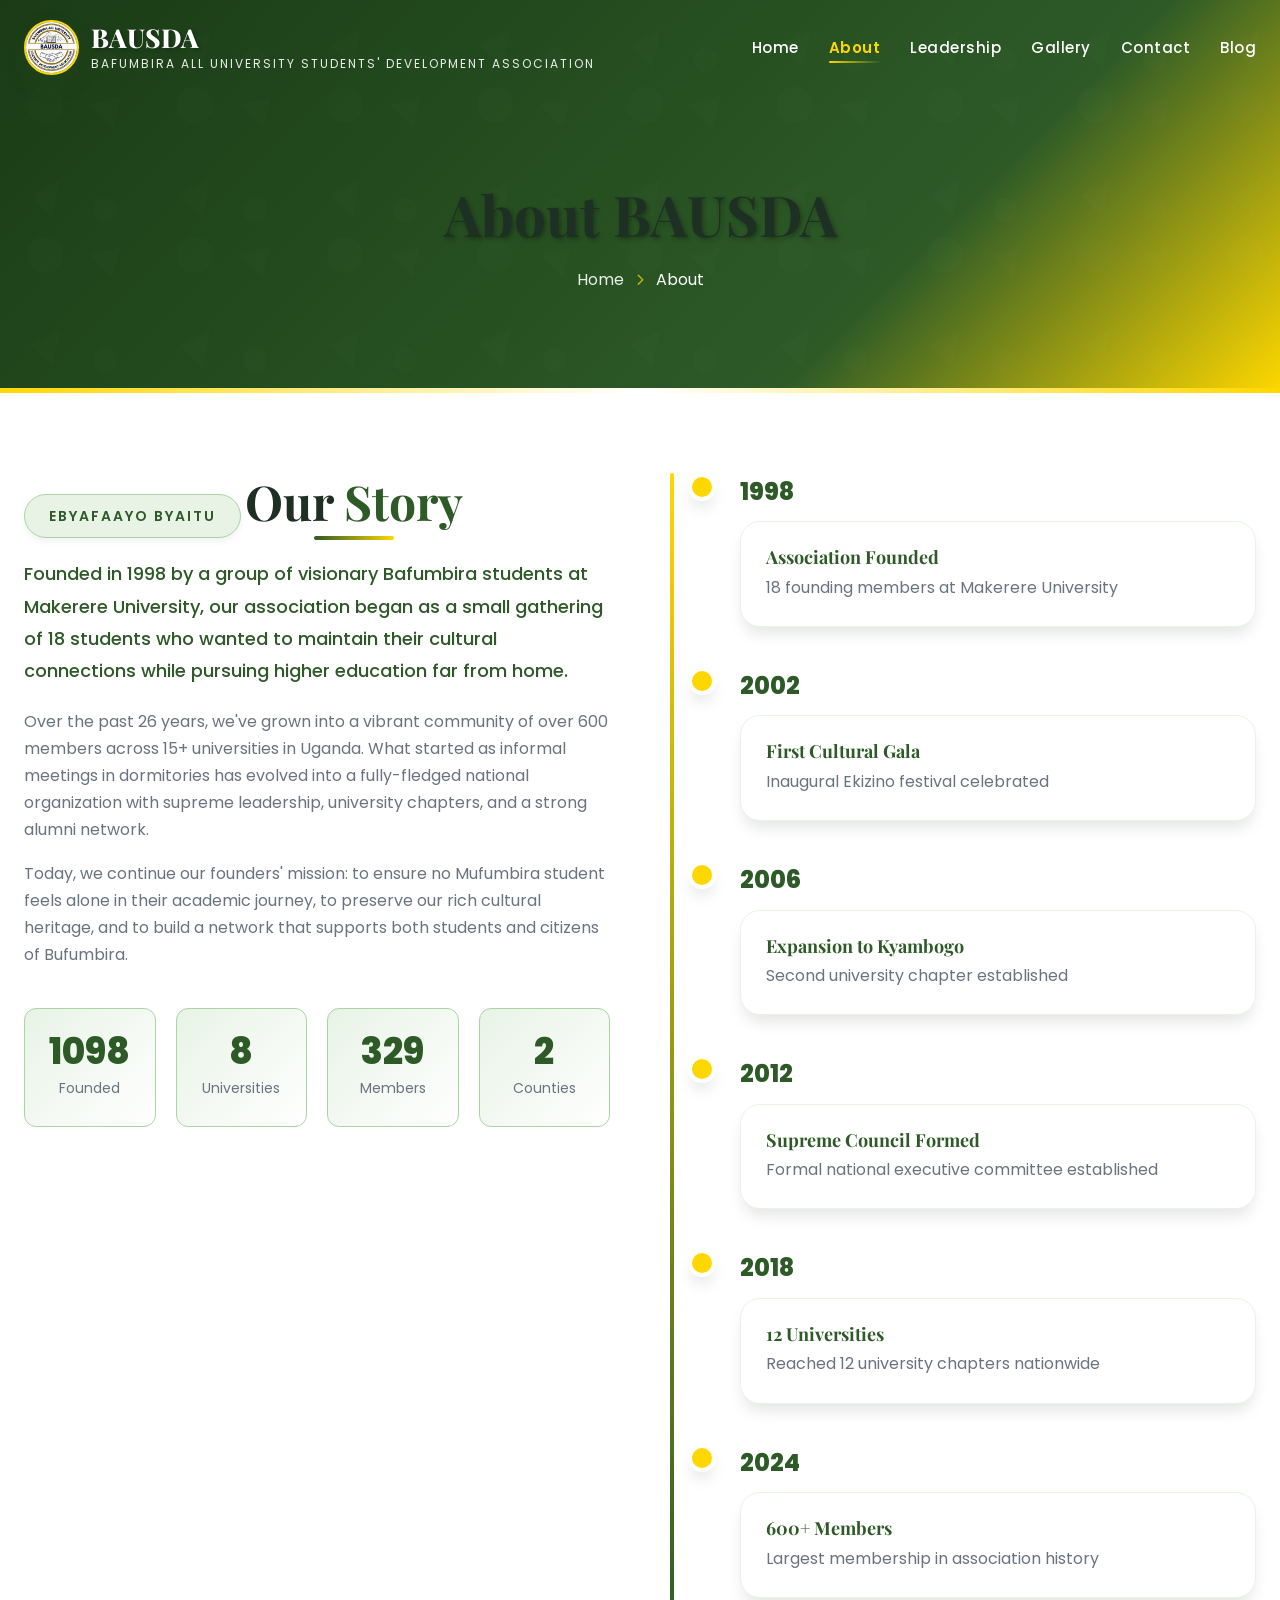
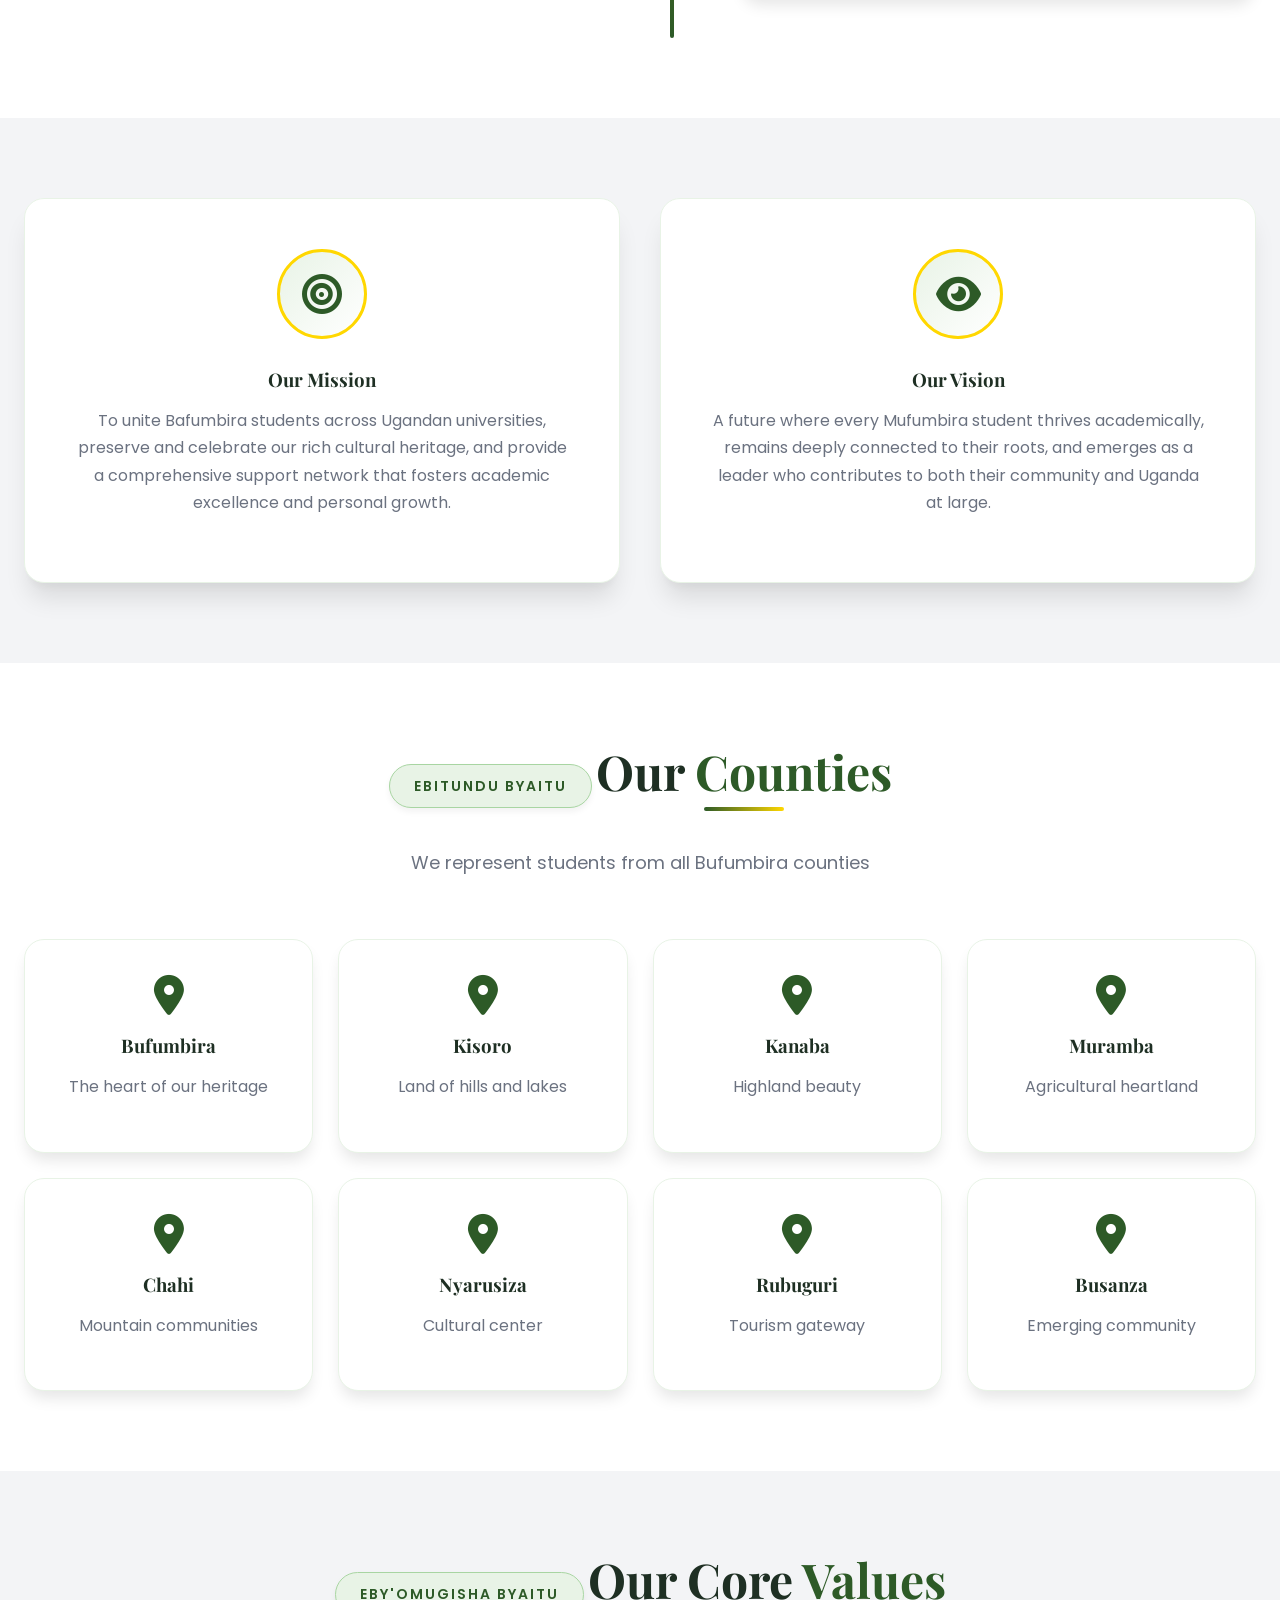
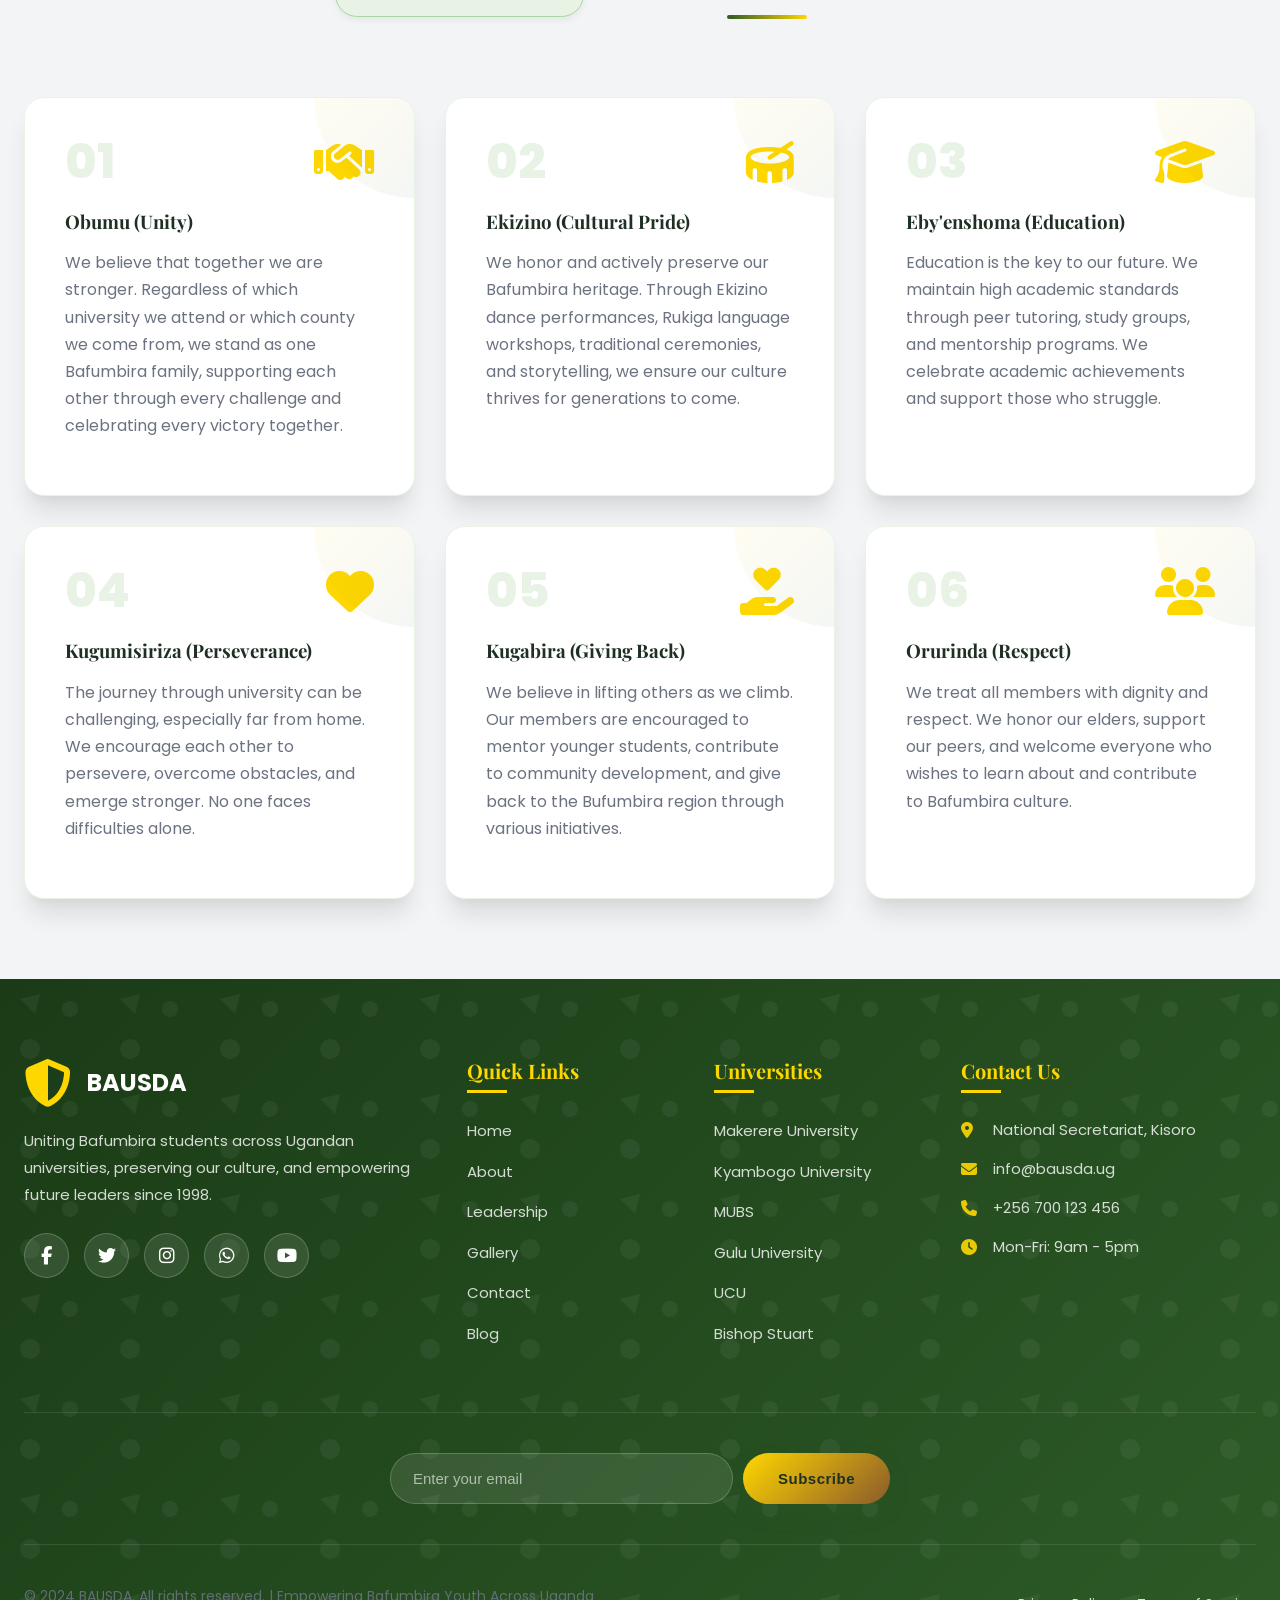
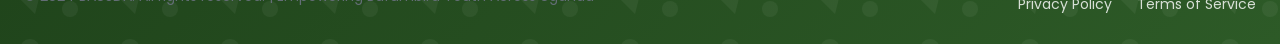
==== commit be2b80f6: "logo and favicon" ====
--- a/about.html
+++ b/about.html
@@ -11,6 +11,7 @@
         href="https://fonts.googleapis.com/css2?family=Playfair+Display:wght@400;500;600;700;800&family=Poppins:wght@300;400;500;600;700&display=swap"
         rel="stylesheet">
     <link href="https://unpkg.com/aos@2.3.1/dist/aos.css" rel="stylesheet">
+    <link rel="shortcut icon" href="image_resources/android-chrome-192x192.png" type="image/x-icon">
 </head>
 
 <body>
@@ -20,11 +21,11 @@
                 <div class="nav-wrapper">
                     <a href="index.html" class="logo">
                         <div class="logo-icon">
-                            <i class="fas fa-shield-alt"></i>
+                            <img src="image_resources/bausda_logo.jpeg" alt="logo" srcset="">
                         </div>
                         <div class="logo-text">
                             <span class="logo-main">BAUSDA</span>
-                            <span class="logo-sub">Bafumbira Students' Association</span>
+                            <span class="logo-sub">Bafumbira All University Students' Development Association</span>
                         </div>
                     </a>
 
--- a/css/styles.css
+++ b/css/styles.css
@@ -222,6 +222,10 @@
     transition: var(--transition);
     box-shadow: var(--shadow-green);
     border: 2px solid var(--gold);
+    
+    img {
+        border-radius: 50%;
+    }
 }
 
 .logo:hover .logo-icon {
@@ -3366,6 +3370,7 @@
     margin-bottom: 20px;
     color: var(--gold);
     font-size: 20px;
+    display: none;
 }
 
 .newsletter-form {
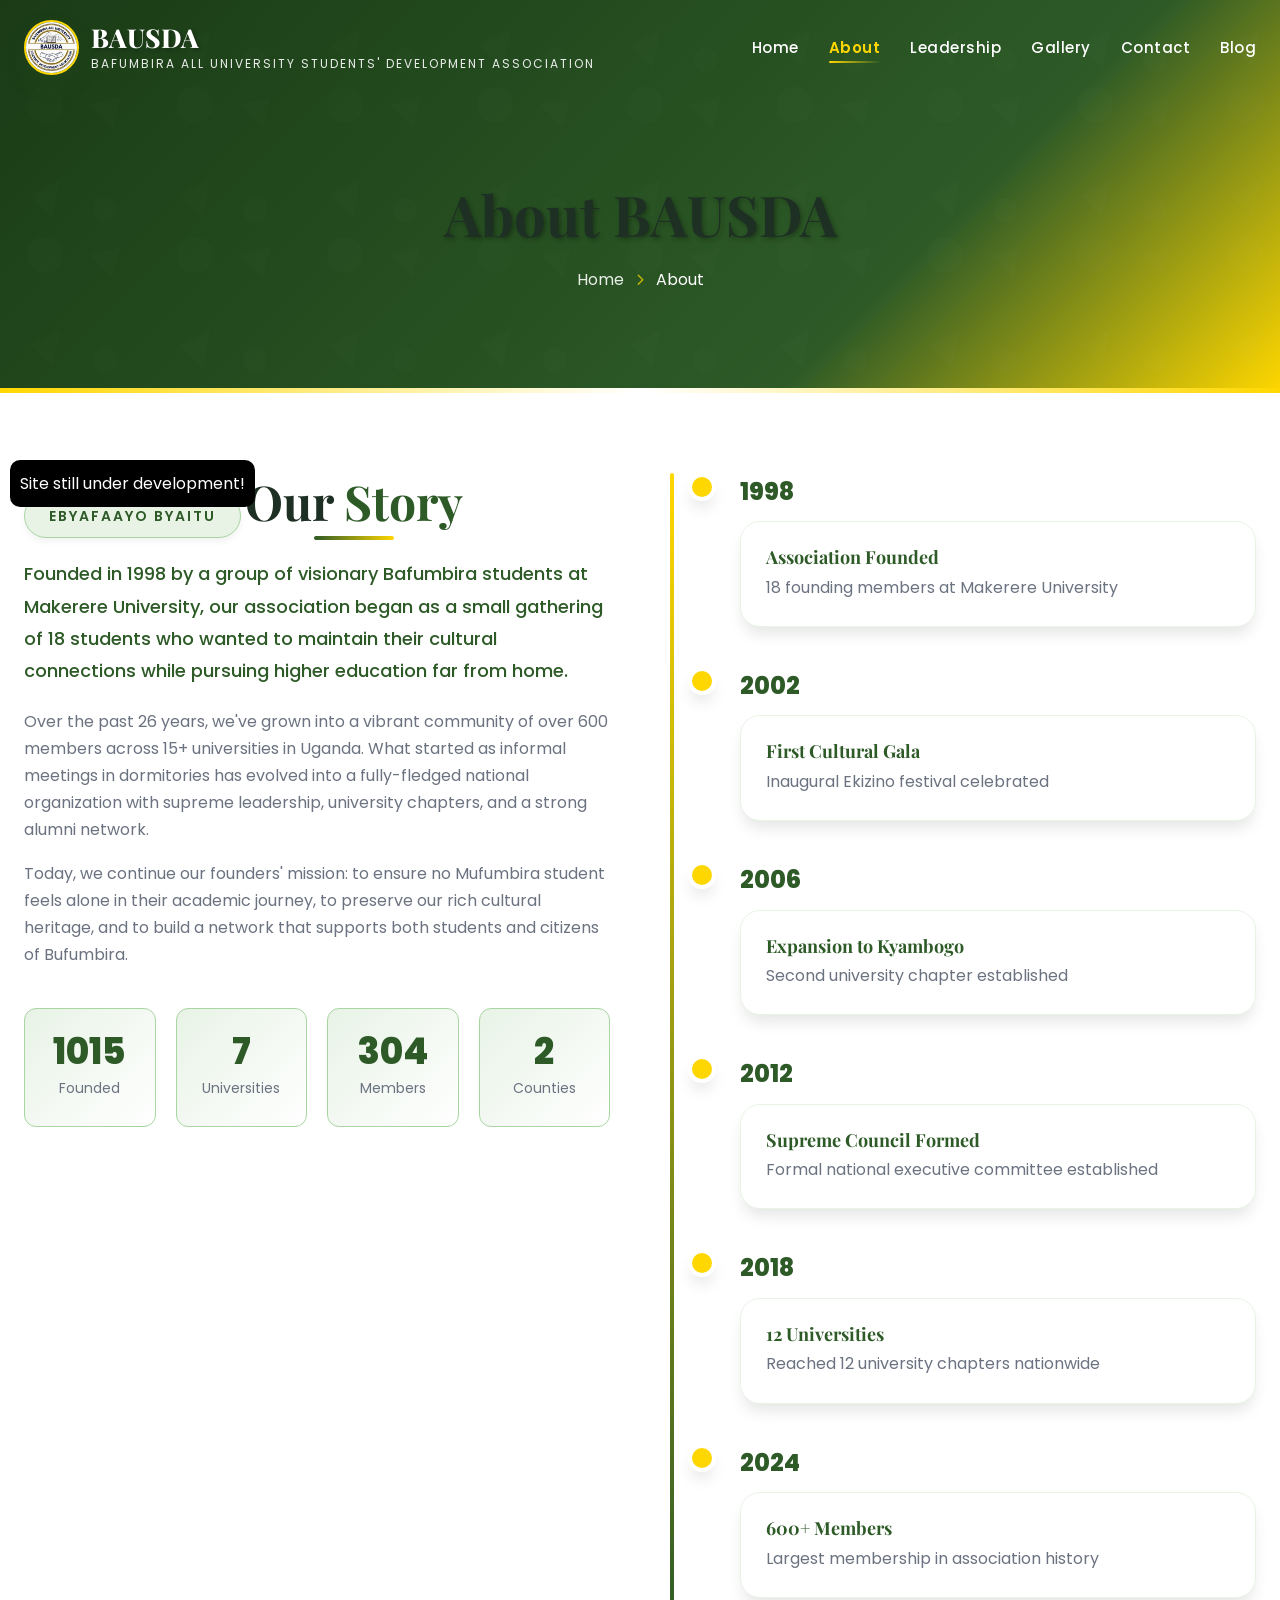
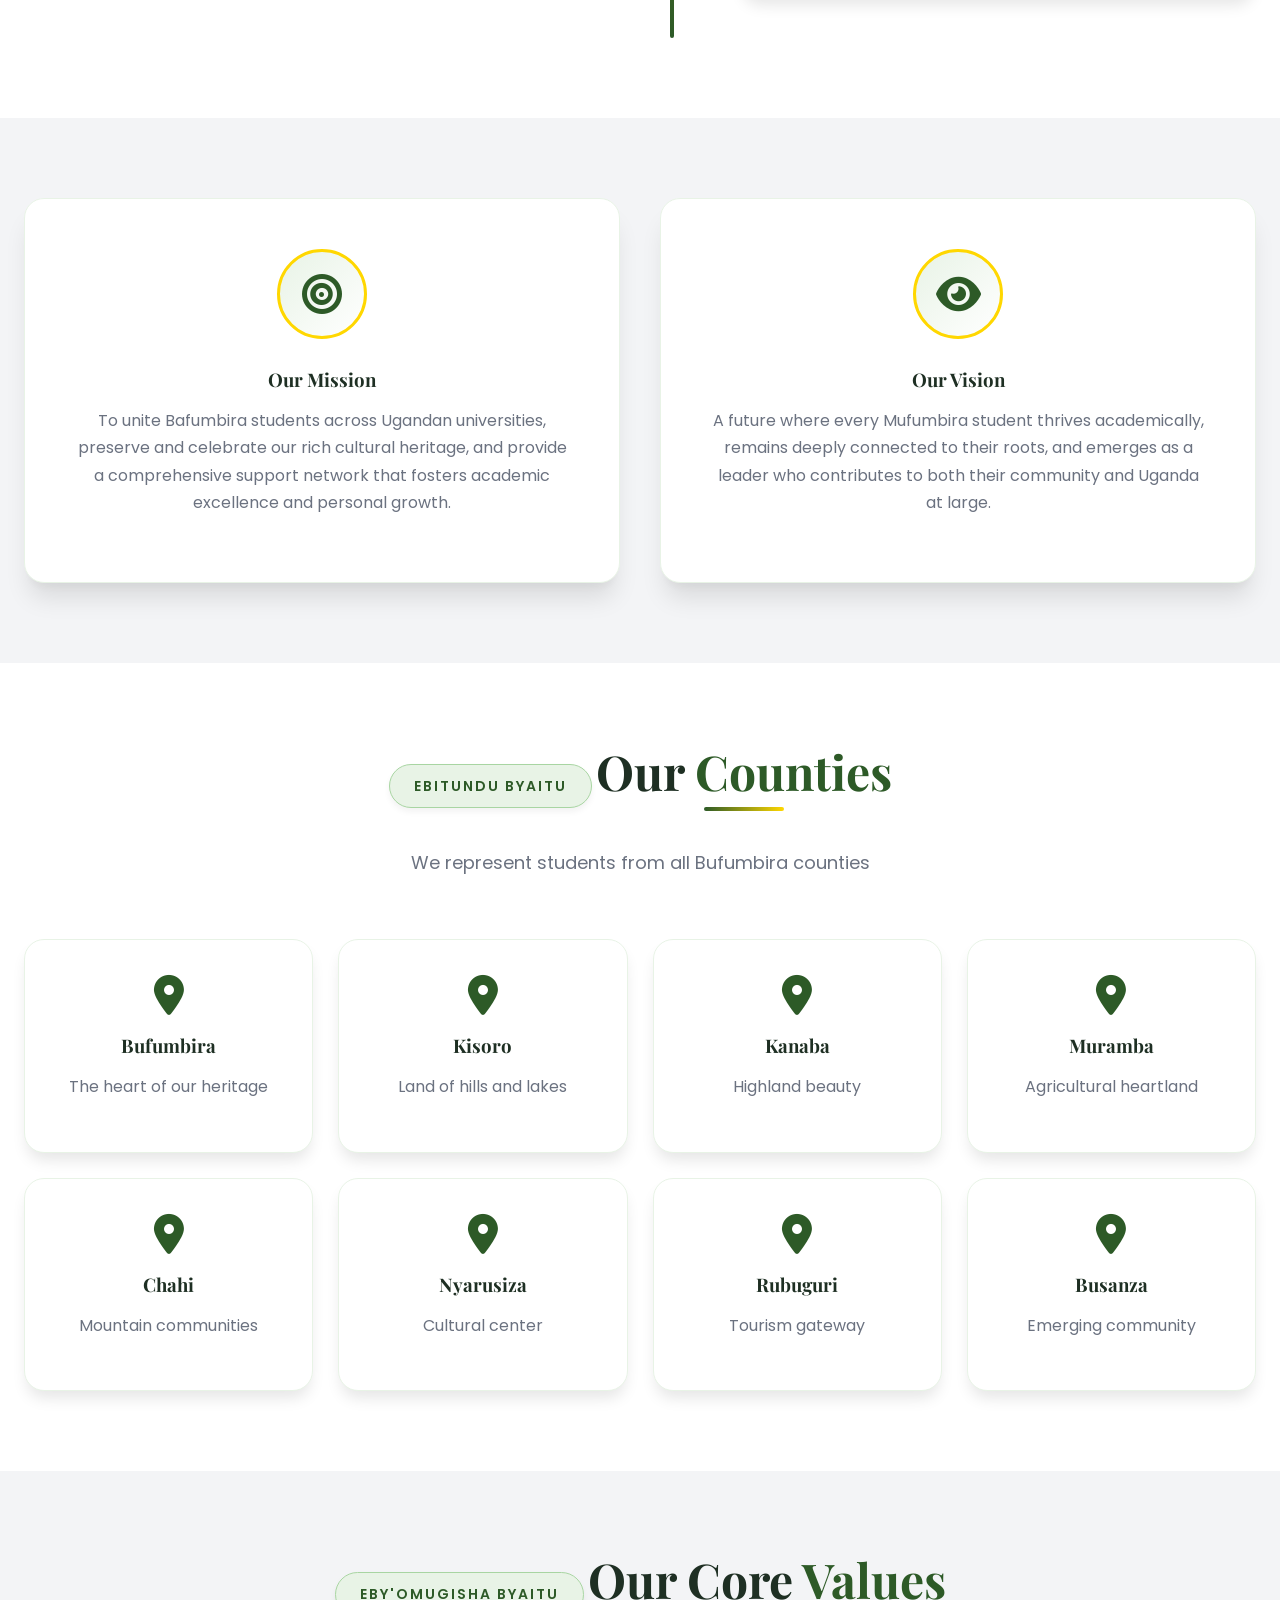
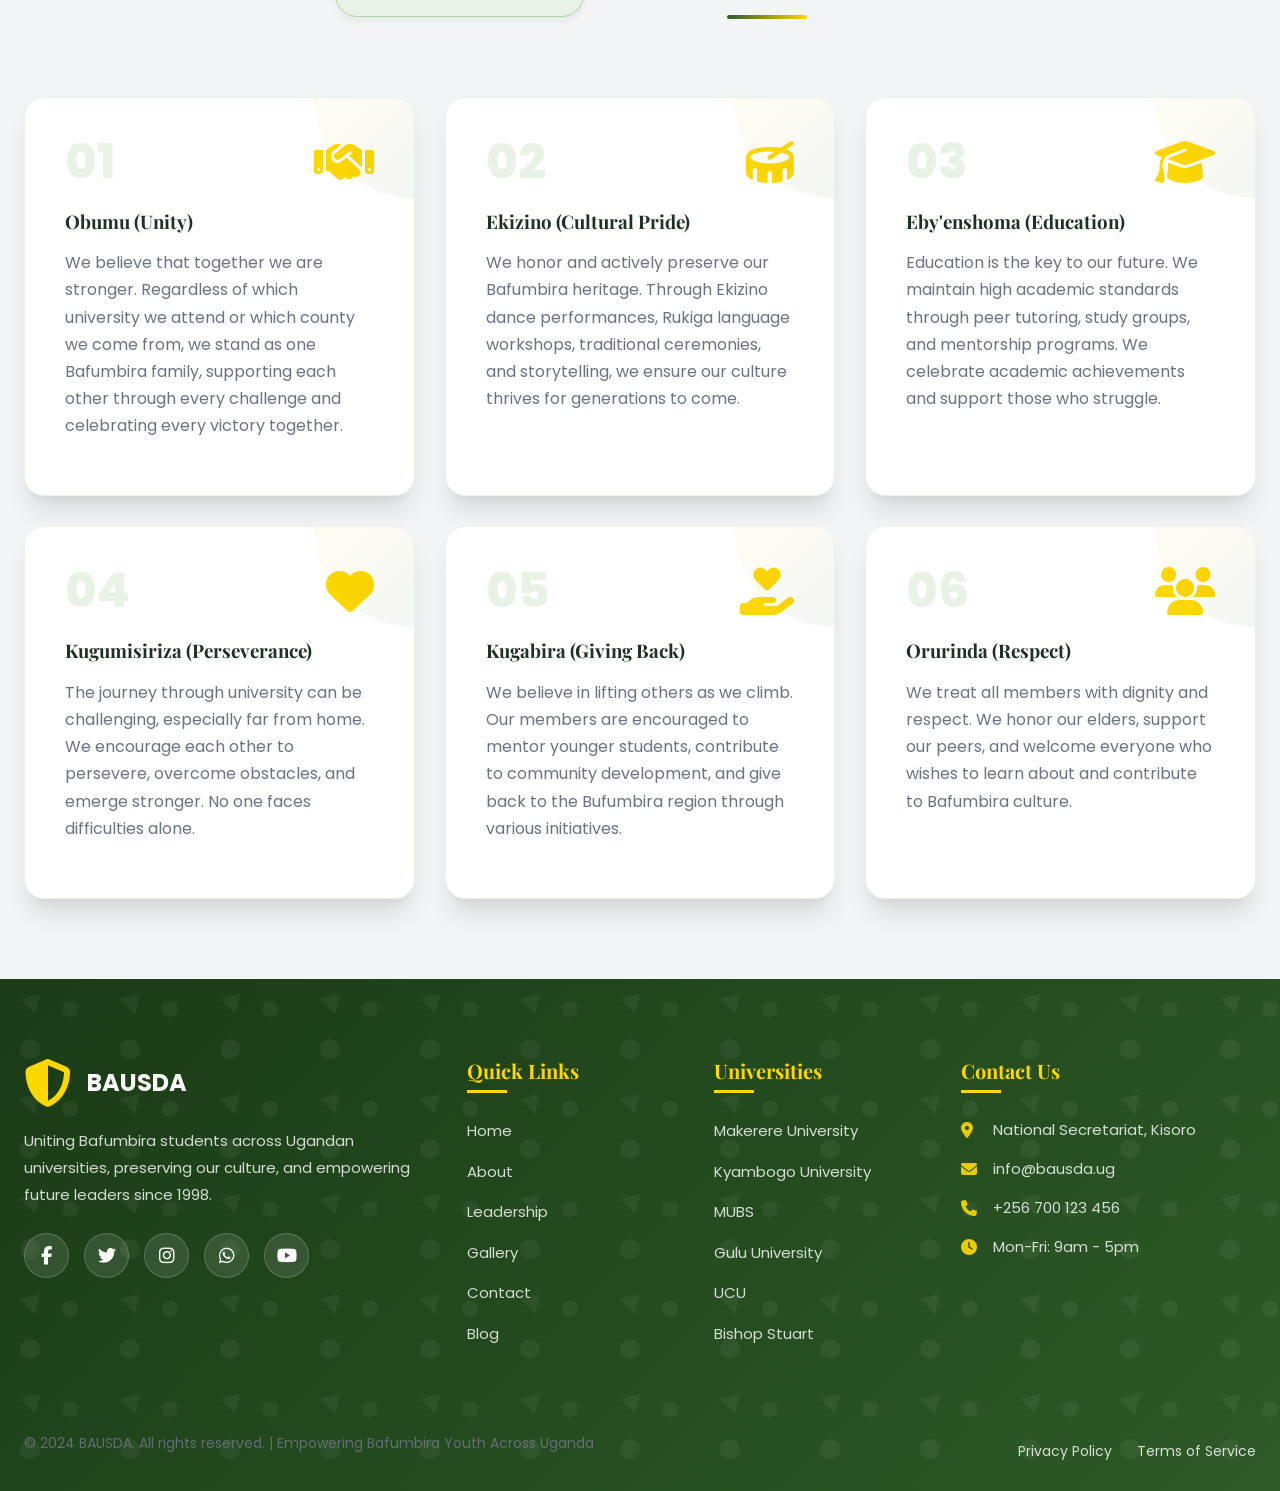
==== commit 08331507: "first images" ====
--- a/about.html
+++ b/about.html
@@ -368,6 +368,9 @@
             </div>
         </div>
     </footer>
+    <div class="twaleJames">
+        <p>Site still under development!</p>
+    </div>
 
     <a href="#" class="back-to-top" id="backToTop">
         <i class="fas fa-arrow-up"></i>
--- a/css/styles.css
+++ b/css/styles.css
@@ -1,5 +1,3 @@
-/* styles.css - Complete Professional Styling for BAUSDA Website */
-
 /* ===== VARIABLES ===== */
 :root {
     --primary-green: #2D5A27;
@@ -3364,6 +3362,7 @@
     margin-bottom: 20px;
     position: relative;
     z-index: 2;
+    display: none;
 }
 
 .footer-newsletter h4 {
@@ -3773,4 +3772,22 @@
     .cabinet-member {
         padding: 15px;
     }
+}
+
+.twaleJames {
+    position: fixed;
+    top: 50%;
+    width: fit-content;
+    margin: auto;
+    text-align: center;
+    justify-content: center;
+    padding: 10px;
+    
+    p {
+        background-color: black;
+        color: white;
+        z-index: 5000000;
+        border-radius: 10px;
+        padding: 10px;
+    }
 }
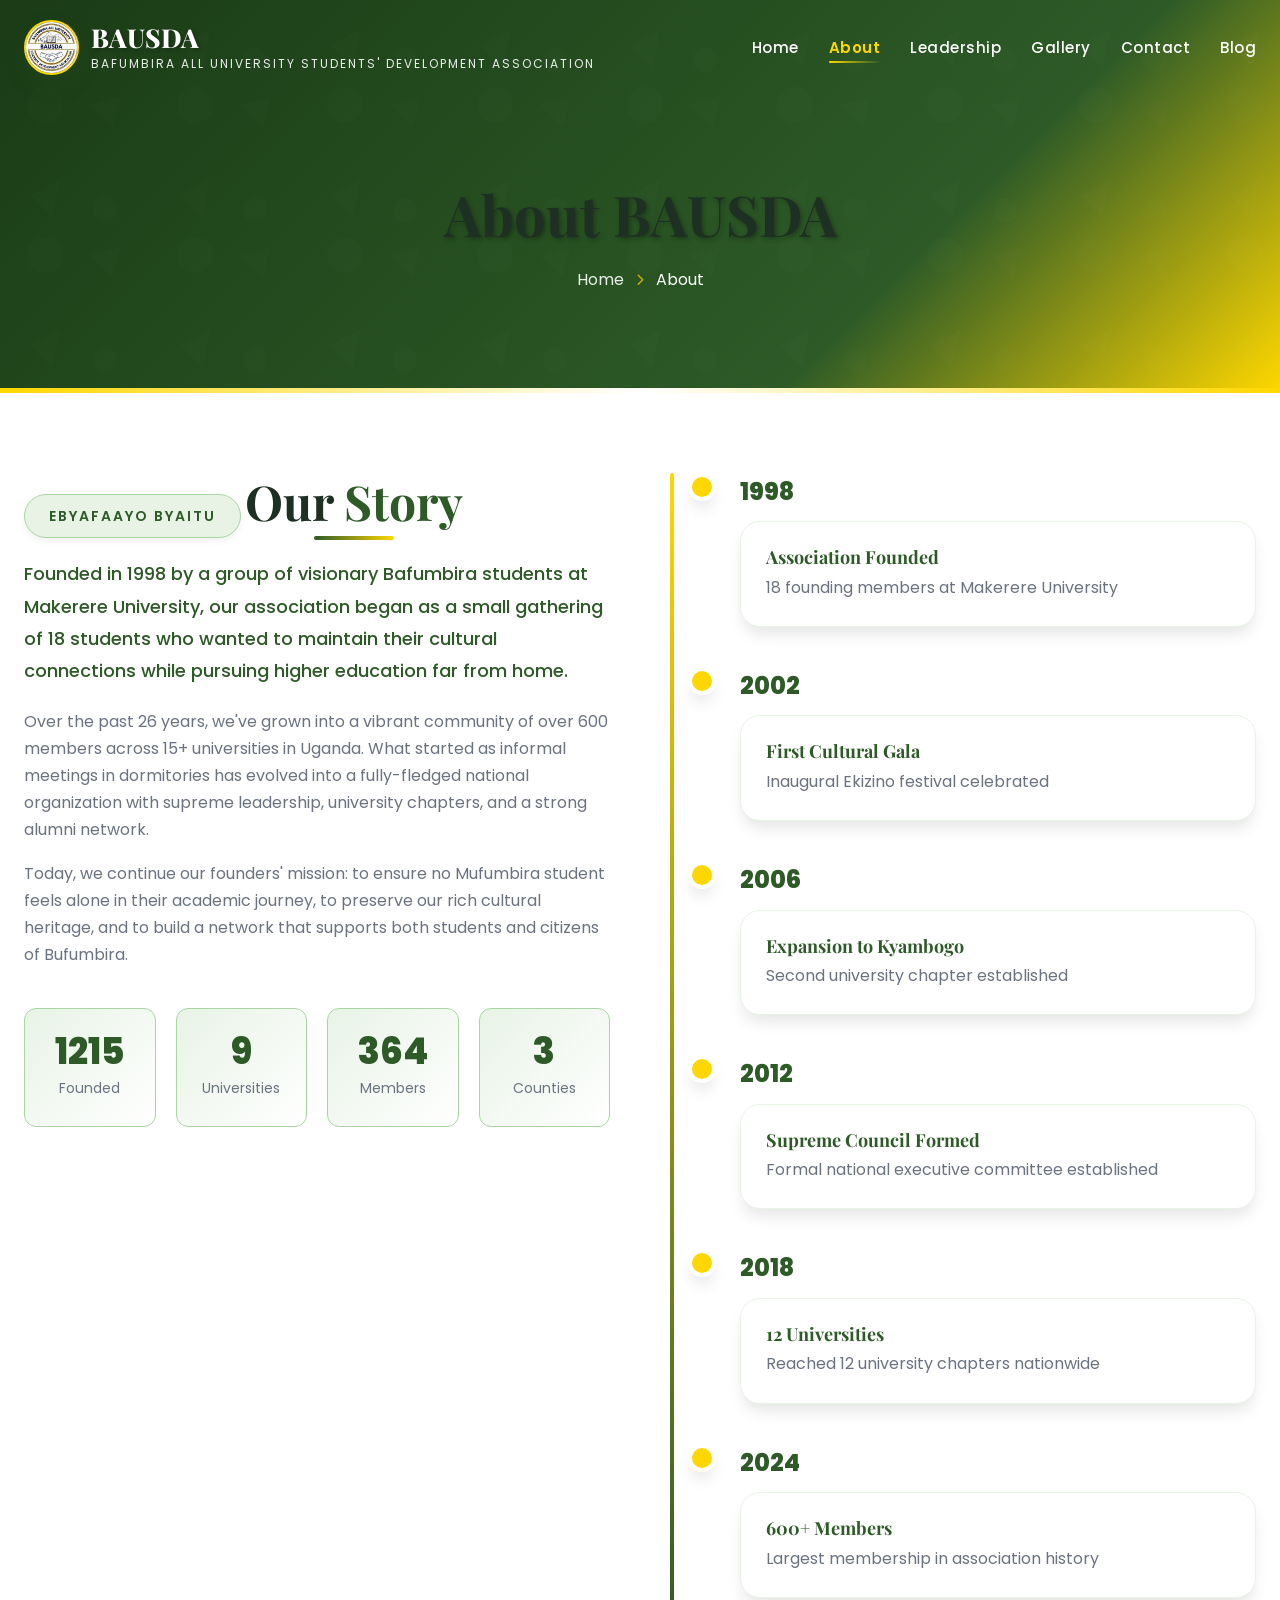
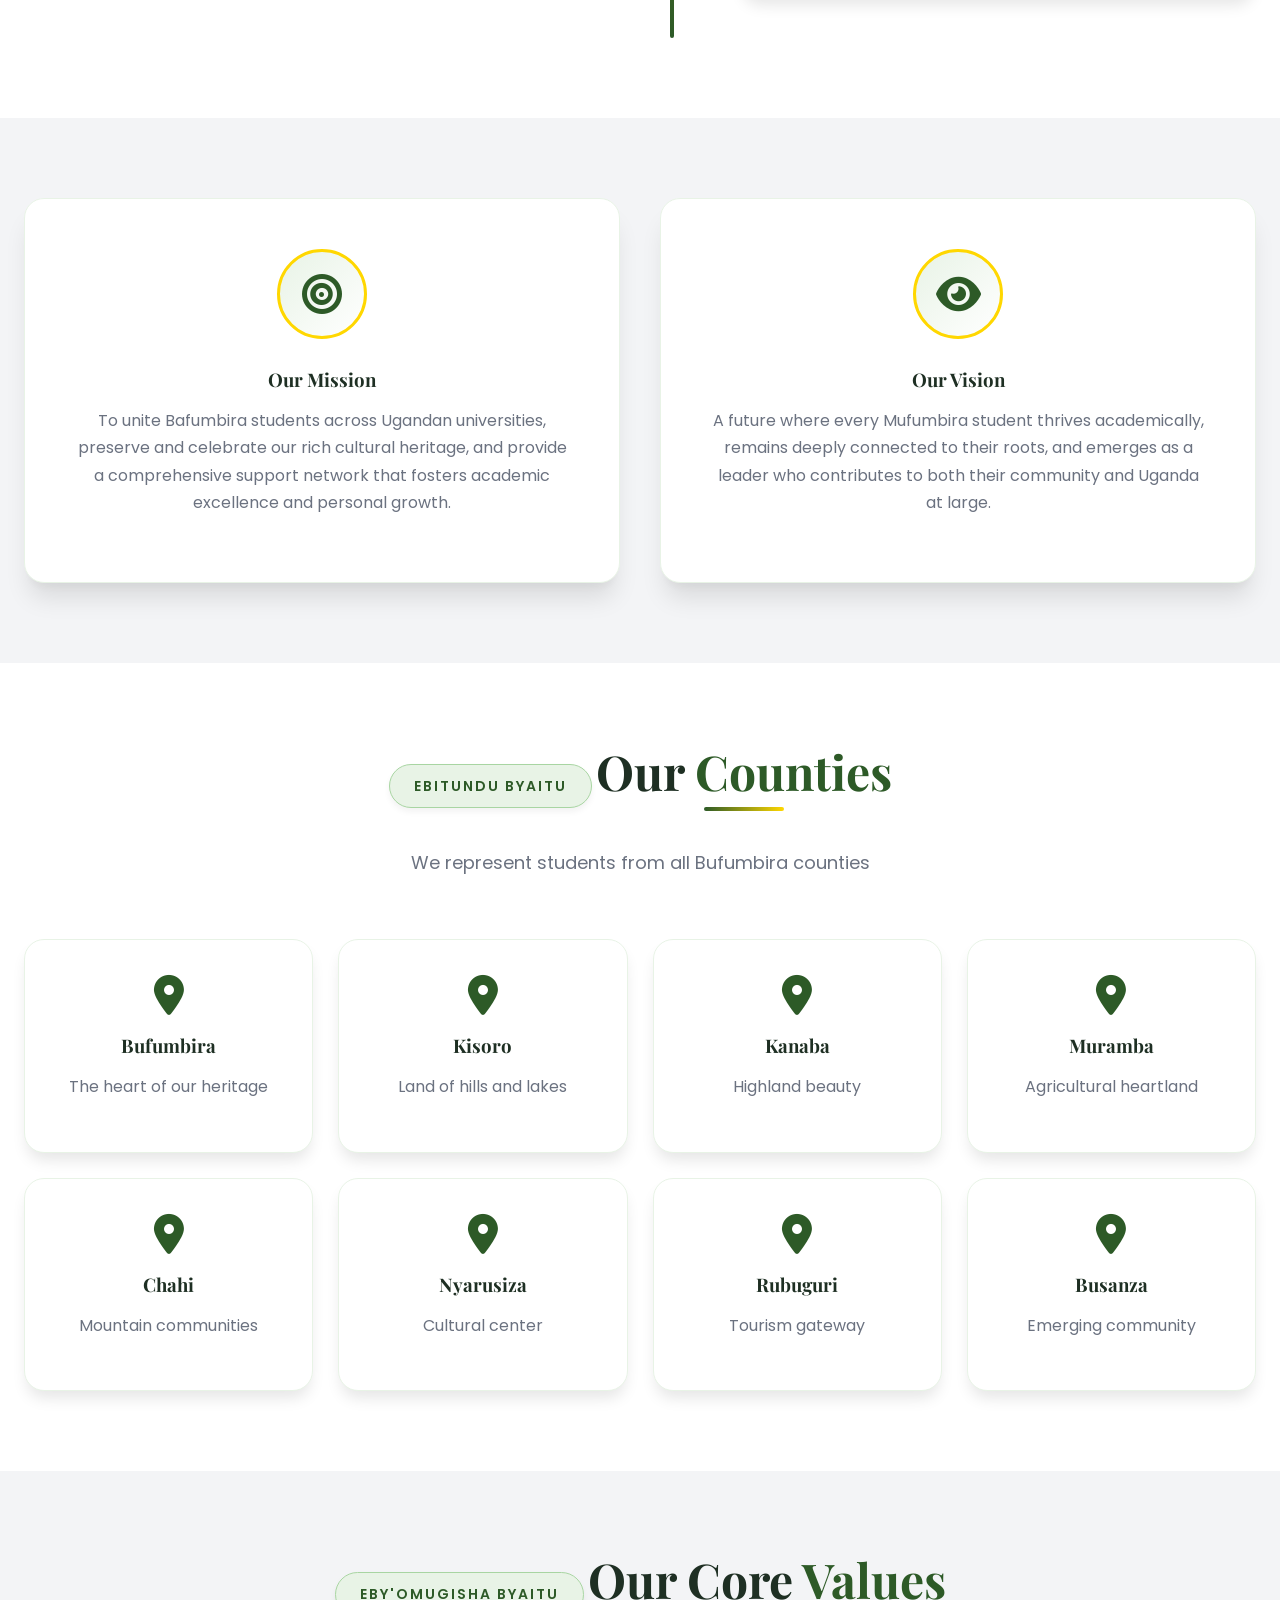
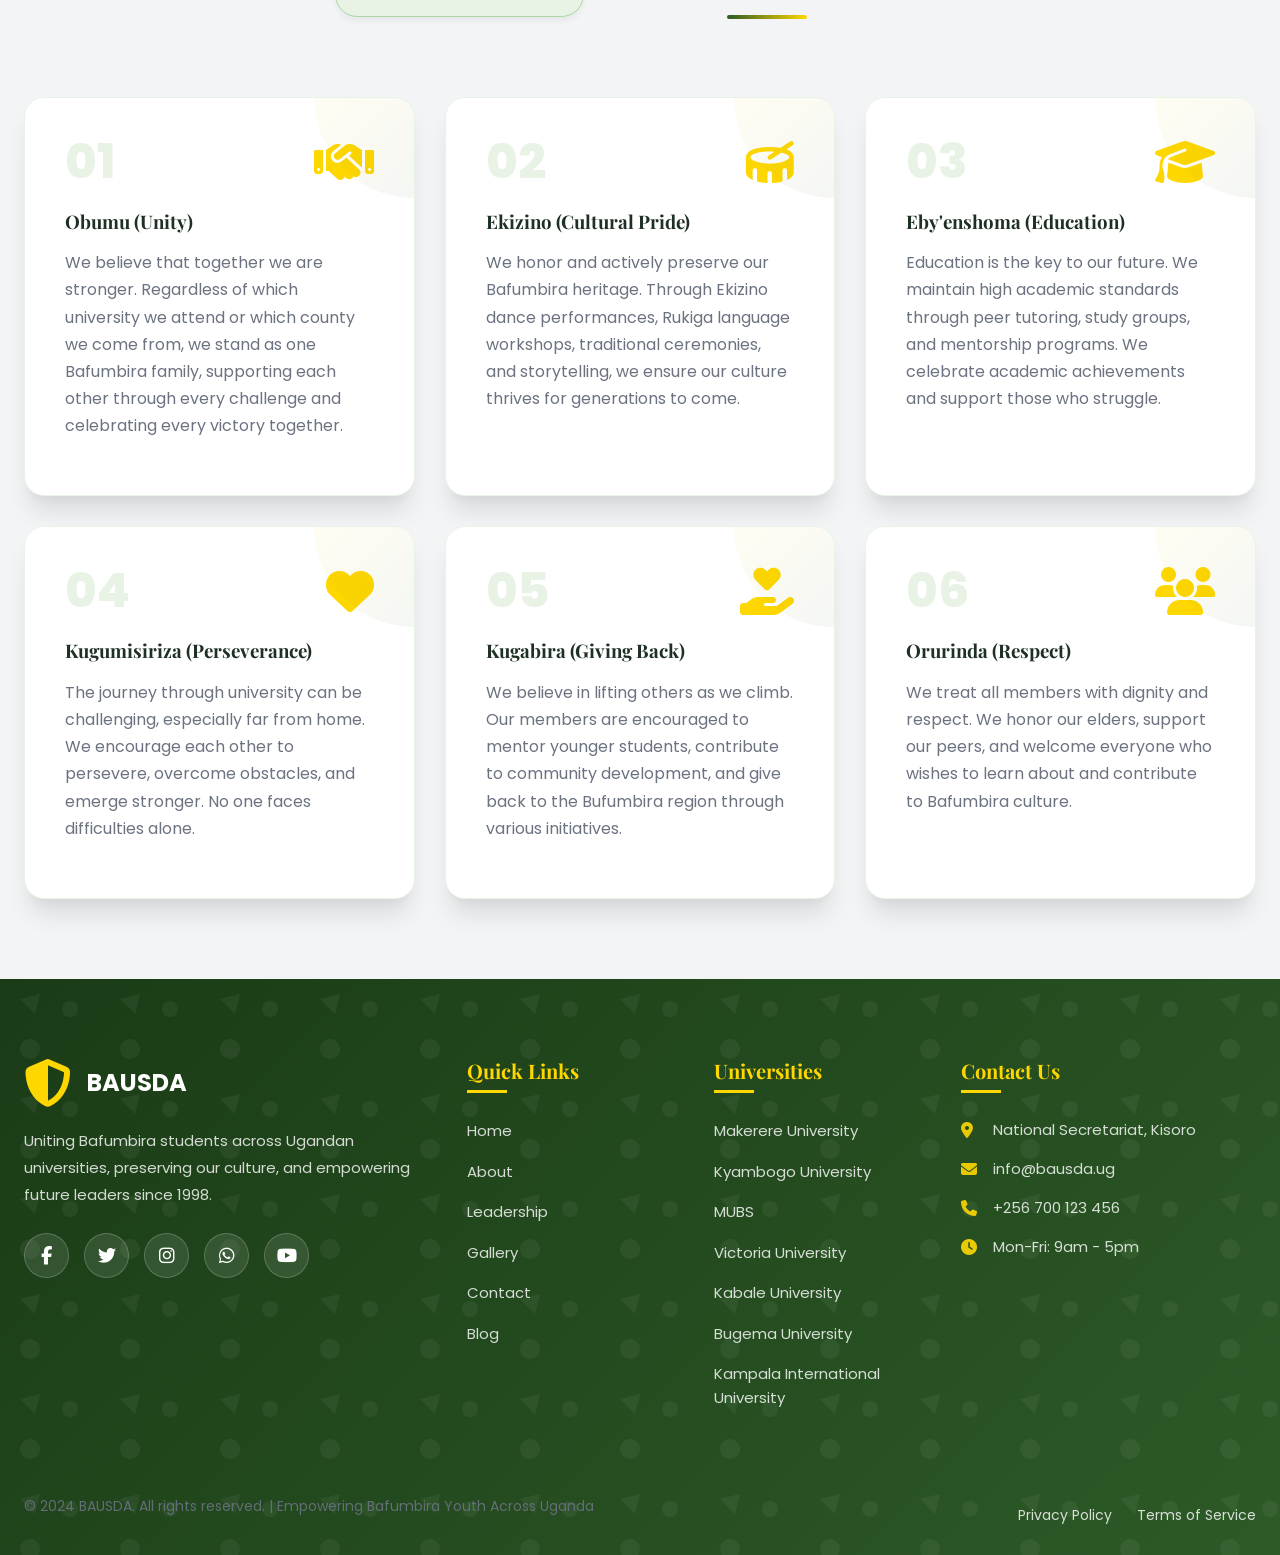
==== commit 36c8aa9e: "80%" ====
--- a/about.html
+++ b/about.html
@@ -331,12 +331,13 @@
                 <div class="footer-links">
                     <h4>Universities</h4>
                     <ul>
-                        <li><a href="#">Makerere University</a></li>
-                        <li><a href="#">Kyambogo University</a></li>
-                        <li><a href="#">MUBS</a></li>
-                        <li><a href="#">Gulu University</a></li>
-                        <li><a href="#">UCU</a></li>
-                        <li><a href="#">Bishop Stuart</a></li>
+                        <li><a href="#makerere">Makerere University</a></li>
+                        <li><a href="#kyambogo">Kyambogo University</a></li>
+                        <li><a href="#mubs">MUBS</a></li>
+                        <li><a href="#gulu">Victoria University</a></li>
+                        <li><a href="#ucu">Kabale University</a></li>
+                        <li><a href="#bsu">Bugema University</a></li>
+                        <li><a href="#bsu">Kampala International University</a></li>
                     </ul>
                 </div>
 
--- a/css/styles.css
+++ b/css/styles.css
@@ -642,6 +642,7 @@
 }
 
 .hero-text {
+    color: white;
     font-size: 20px;
     max-width: 700px;
     margin-bottom: 40px;
@@ -1413,6 +1414,7 @@
 }
 
 .member-year {
+    display: none;
     font-size: 13px;
     color: var(--gray);
     margin-bottom: 15px;
@@ -1421,7 +1423,7 @@
 .member-contact-info {
     font-size: 13px;
     color: var(--gray);
-    display: flex;
+    display: none;
     align-items: center;
     justify-content: center;
     gap: 8px;
@@ -2963,7 +2965,7 @@
 }
 
 .leader-contacts {
-    display: flex;
+    display: none;
     gap: 25px;
     flex-wrap: wrap;
 }
@@ -3710,6 +3712,9 @@
 }
 
 @media (max-width: 480px) {
+    .logo-sub {
+        display: none;
+    }
     .hero-title {
         font-size: 36px;
     }
@@ -3775,6 +3780,7 @@
 }
 
 .twaleJames {
+    display: none;
     position: fixed;
     top: 50%;
     width: fit-content;
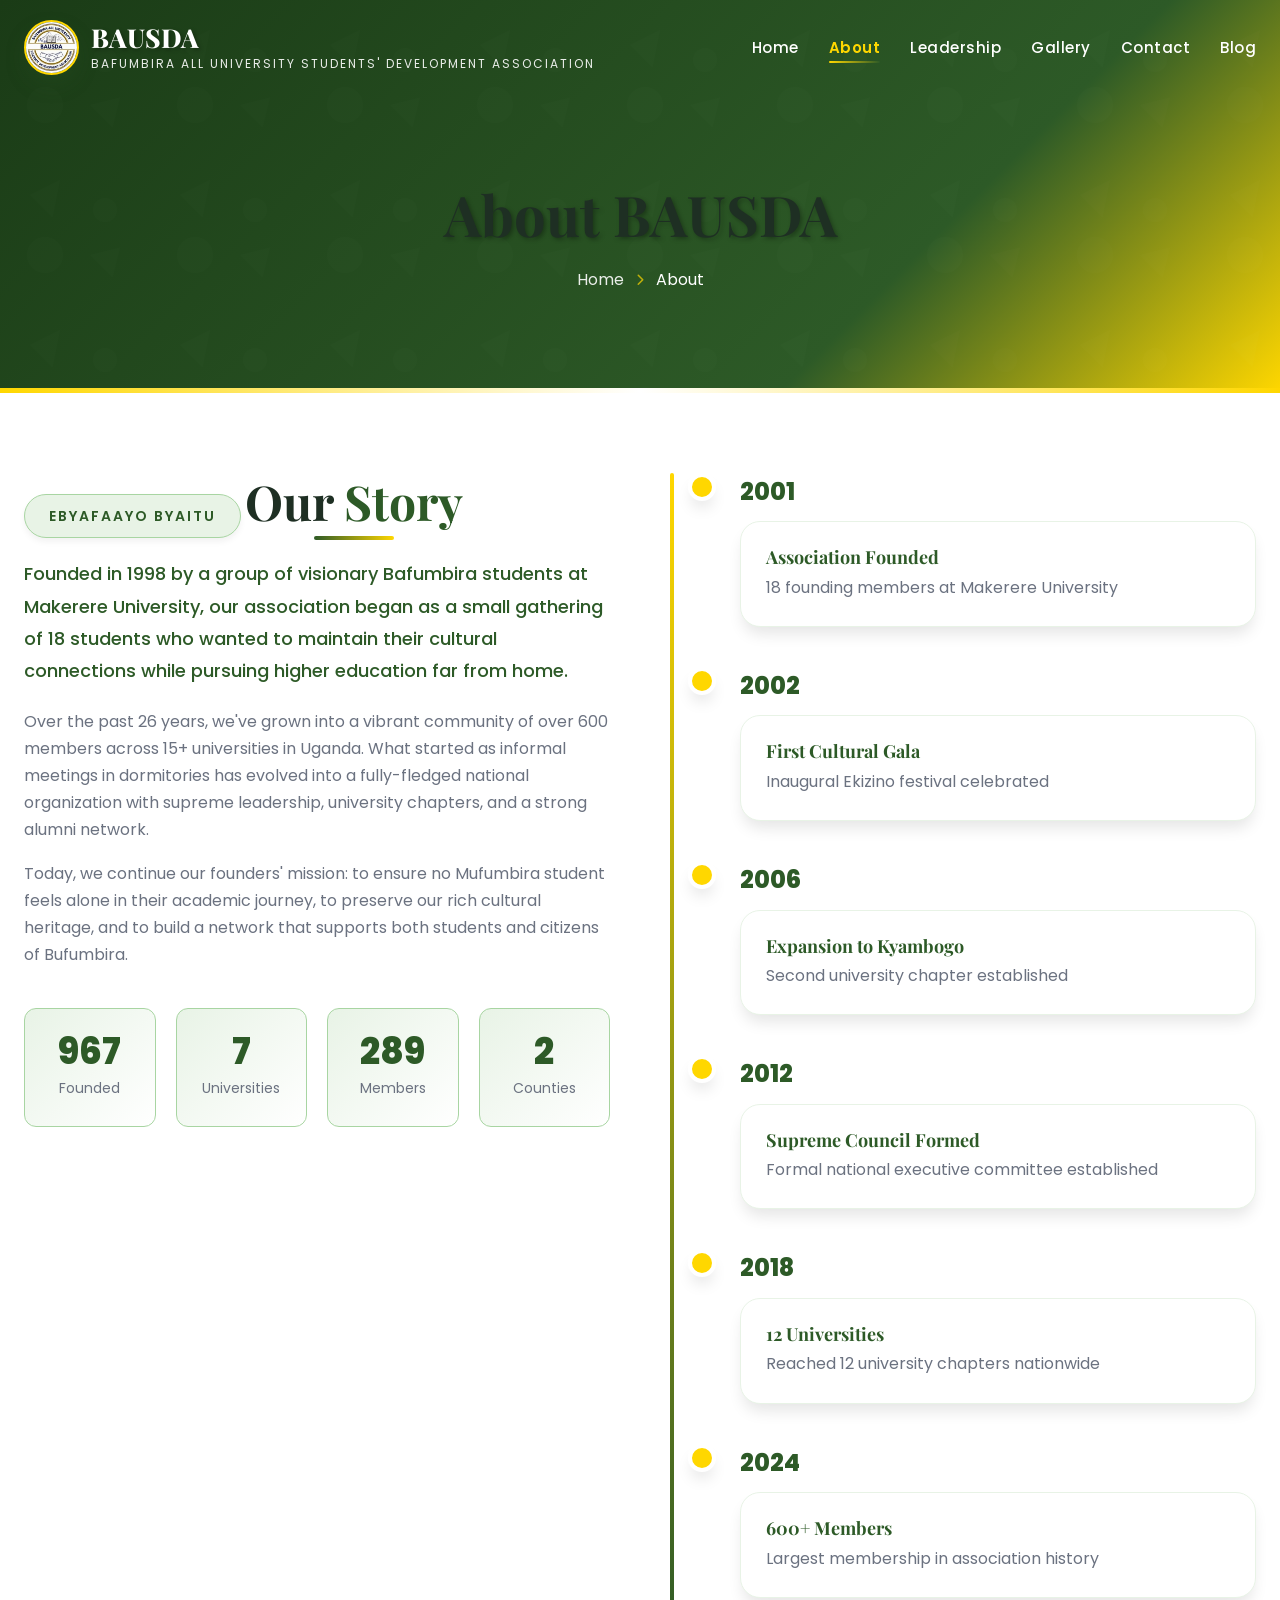
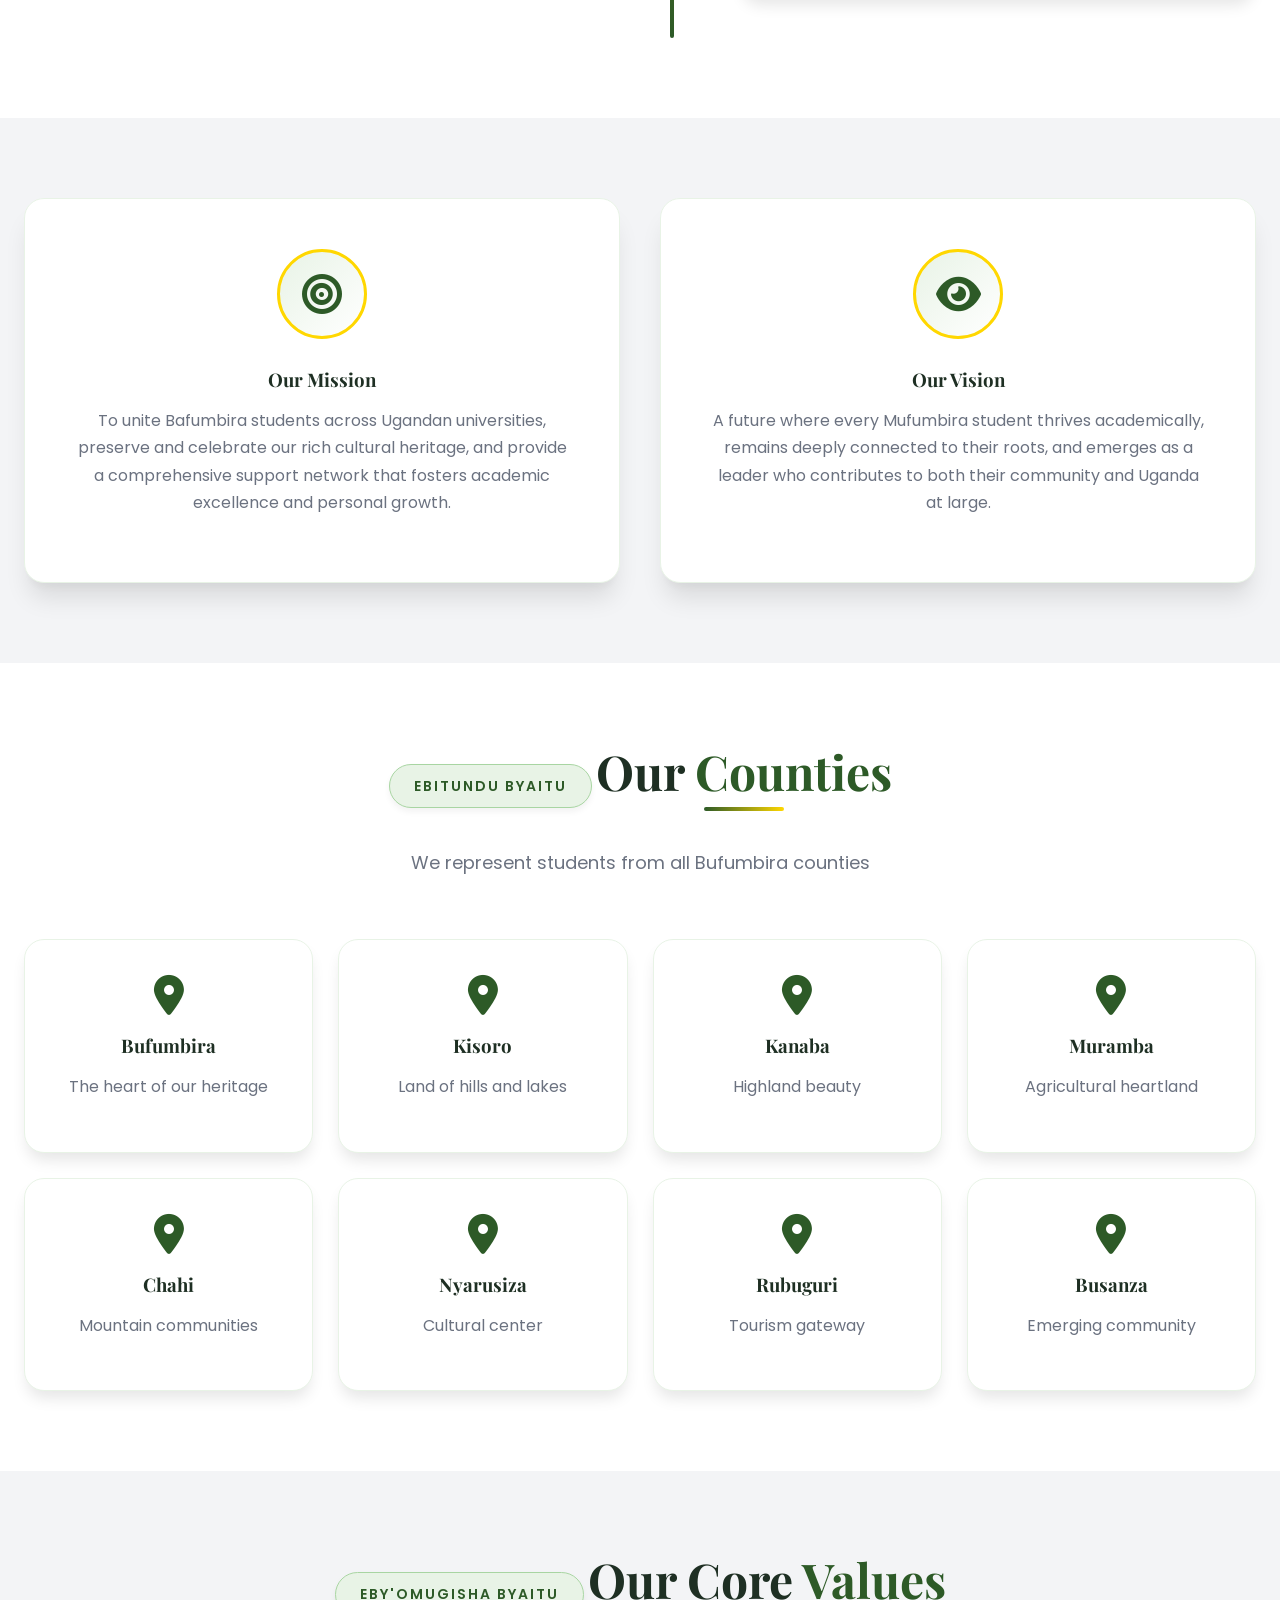
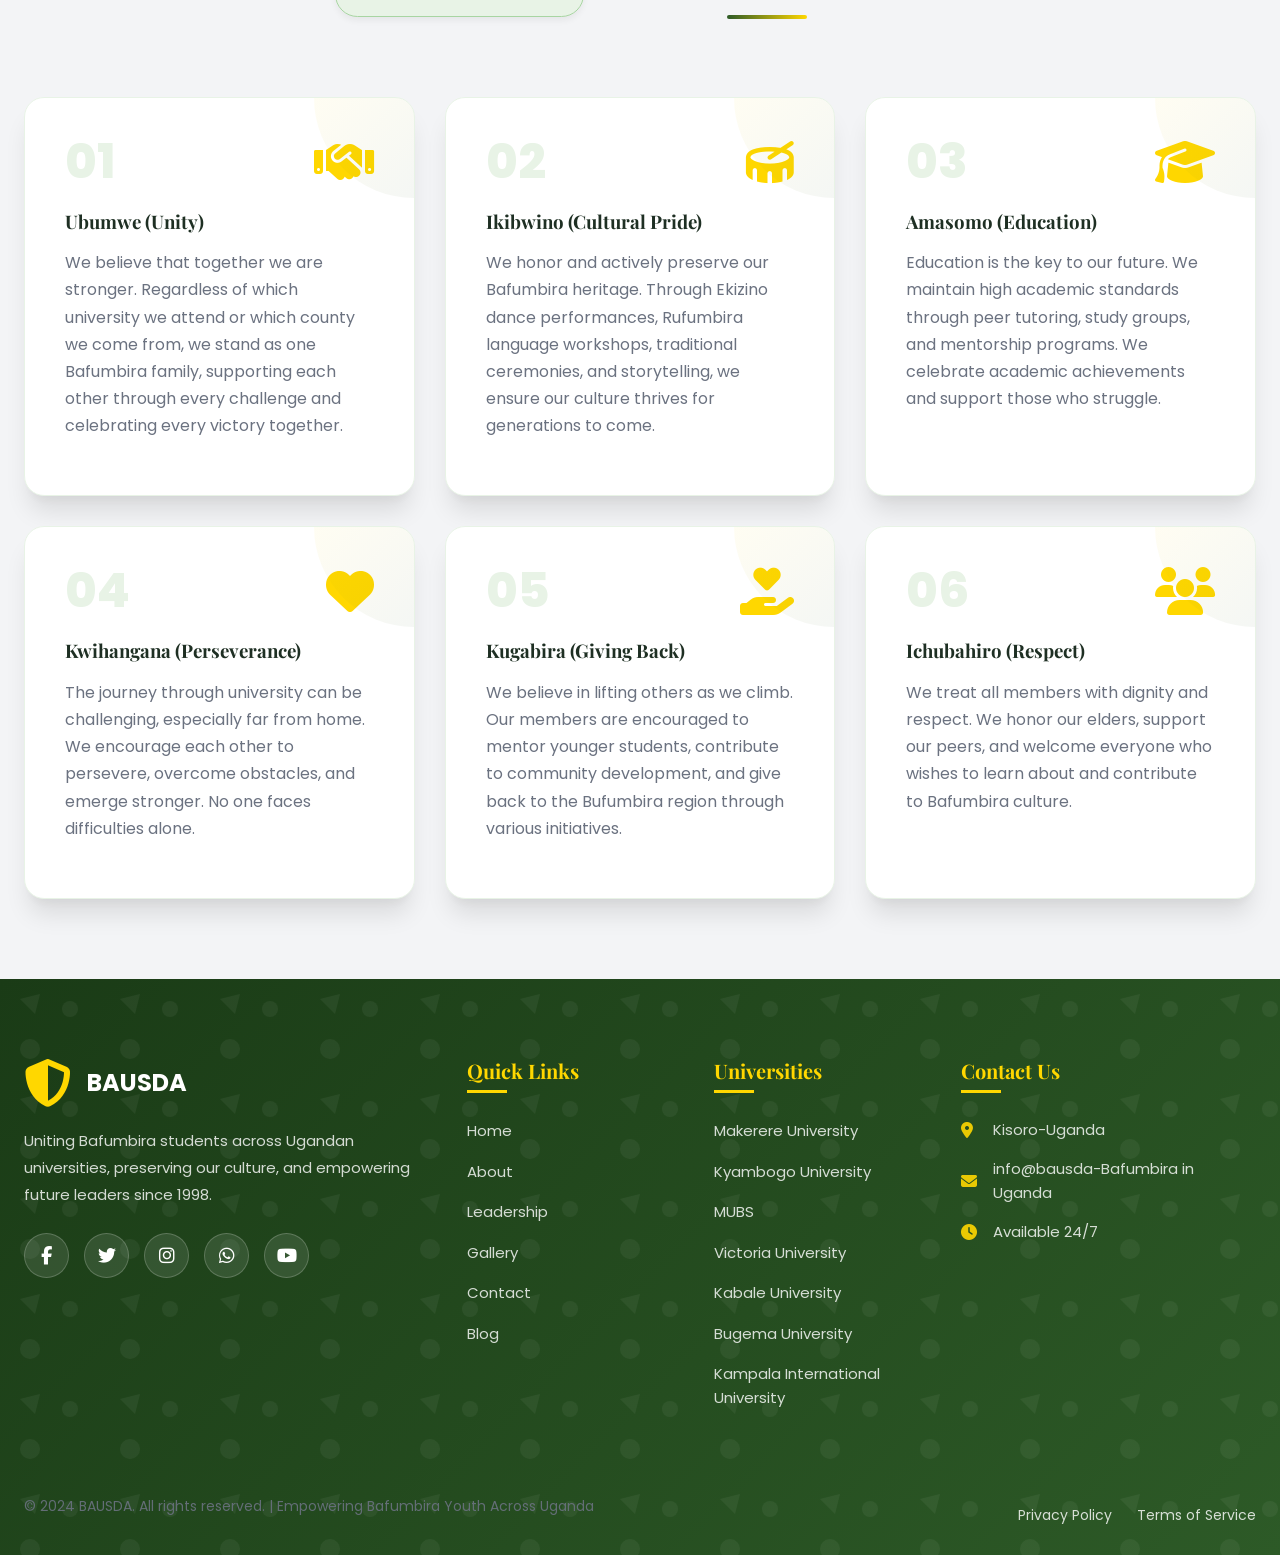
==== commit 70eb7edb: "88%" ====
--- a/about.html
+++ b/about.html
@@ -77,7 +77,7 @@
 
                     <div class="story-stats">
                         <div class="stat">
-                            <span class="stat-number">1998</span>
+                            <span class="stat-number">2001</span>
                             <span class="stat-label">Founded</span>
                         </div>
                         <div class="stat">
@@ -97,7 +97,7 @@
 
                 <div class="story-timeline" data-aos="fade-left" data-aos-duration="1000">
                     <div class="timeline-item">
-                        <div class="timeline-year">1998</div>
+                        <div class="timeline-year">2001</div>
                         <div class="timeline-content">
                             <h4>Association Founded</h4>
                             <p>18 founding members at Makerere University</p>
@@ -234,7 +234,7 @@
                         <div class="value-number">01</div>
                         <i class="fas fa-handshake"></i>
                     </div>
-                    <h3>Obumu (Unity)</h3>
+                    <h3>Ubumwe (Unity)</h3>
                     <p>We believe that together we are stronger. Regardless of which university we attend or which
                         county we come from, we stand as one Bafumbira family, supporting each other through every
                         challenge and celebrating every victory together.</p>
@@ -245,9 +245,9 @@
                         <div class="value-number">02</div>
                         <i class="fas fa-drum"></i>
                     </div>
-                    <h3>Ekizino (Cultural Pride)</h3>
+                    <h3>Ikibwino (Cultural Pride)</h3>
                     <p>We honor and actively preserve our Bafumbira heritage. Through Ekizino dance performances,
-                        Rukiga language workshops, traditional ceremonies, and storytelling, we ensure our culture
+                        Rufumbira language workshops, traditional ceremonies, and storytelling, we ensure our culture
                         thrives for generations to come.</p>
                 </div>
 
@@ -256,7 +256,7 @@
                         <div class="value-number">03</div>
                         <i class="fas fa-graduation-cap"></i>
                     </div>
-                    <h3>Eby'enshoma (Education)</h3>
+                    <h3>Amasomo (Education)</h3>
                     <p>Education is the key to our future. We maintain high academic standards through peer tutoring,
                         study groups, and mentorship programs. We celebrate academic achievements and support those who
                         struggle.</p>
@@ -267,7 +267,7 @@
                         <div class="value-number">04</div>
                         <i class="fas fa-heart"></i>
                     </div>
-                    <h3>Kugumisiriza (Perseverance)</h3>
+                    <h3>Kwihangana (Perseverance)</h3>
                     <p>The journey through university can be challenging, especially far from home. We encourage each
                         other to persevere, overcome obstacles, and emerge stronger. No one faces difficulties alone.
                     </p>
@@ -289,7 +289,7 @@
                         <div class="value-number">06</div>
                         <i class="fas fa-users"></i>
                     </div>
-                    <h3>Orurinda (Respect)</h3>
+                    <h3>Ichubahiro (Respect)</h3>
                     <p>We treat all members with dignity and respect. We honor our elders, support our peers, and
                         welcome everyone who wishes to learn about and contribute to Bafumbira culture.</p>
                 </div>
@@ -344,10 +344,10 @@
                 <div class="footer-contact">
                     <h4>Contact Us</h4>
                     <ul>
-                        <li><i class="fas fa-map-marker-alt"></i> National Secretariat, Kisoro</li>
-                        <li><i class="fas fa-envelope"></i> info@bausda.ug</li>
-                        <li><i class="fas fa-phone"></i> +256 700 123 456</li>
-                        <li><i class="fas fa-clock"></i> Mon-Fri: 9am - 5pm</li>
+                        <li><i class="fas fa-map-marker-alt"></i>Kisoro-Uganda</li>
+                        <li><i class="fas fa-envelope"></i> info@bausda-Bafumbira in Uganda</li>
+                        <!-- <li><i class="fas fa-phone"></i> +256 700 123 456</li> -->
+                        <li><i class="fas fa-clock"></i> Available 24/7</li>
                     </ul>
                 </div>
             </div>
